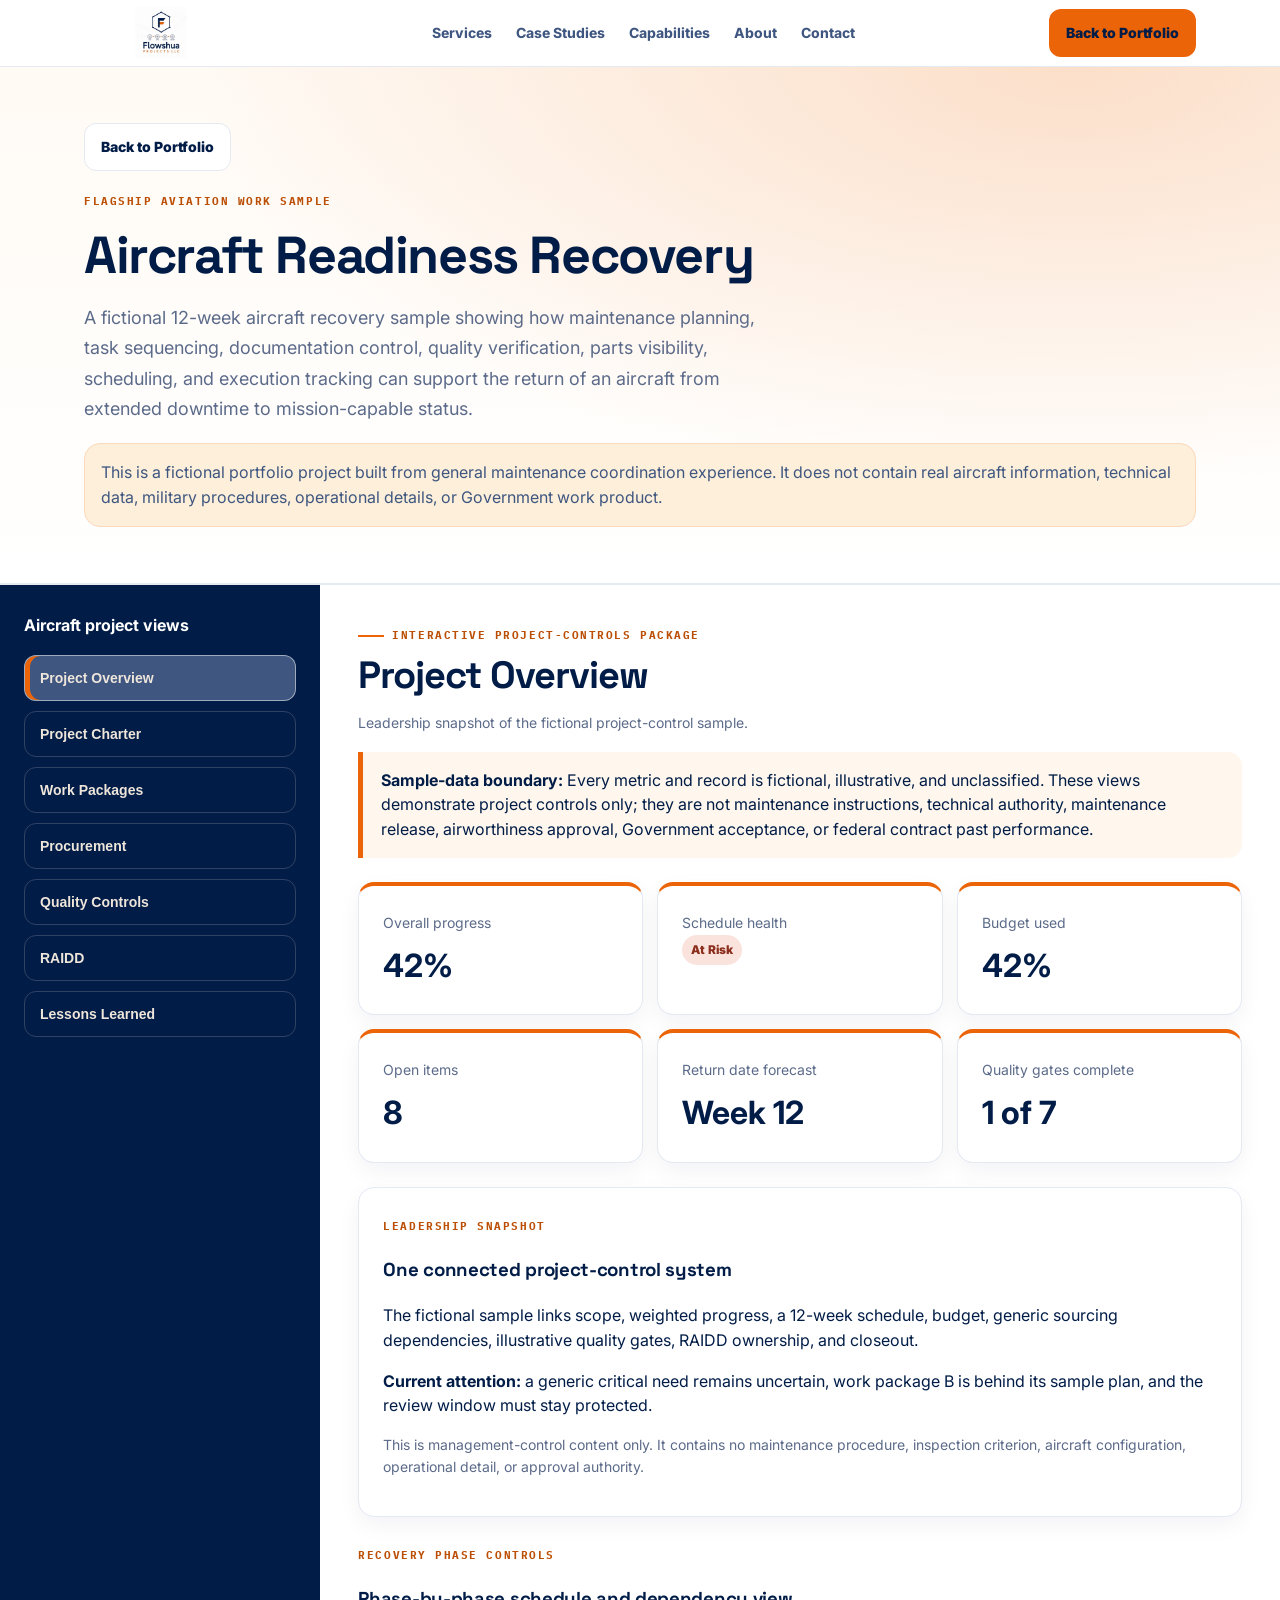
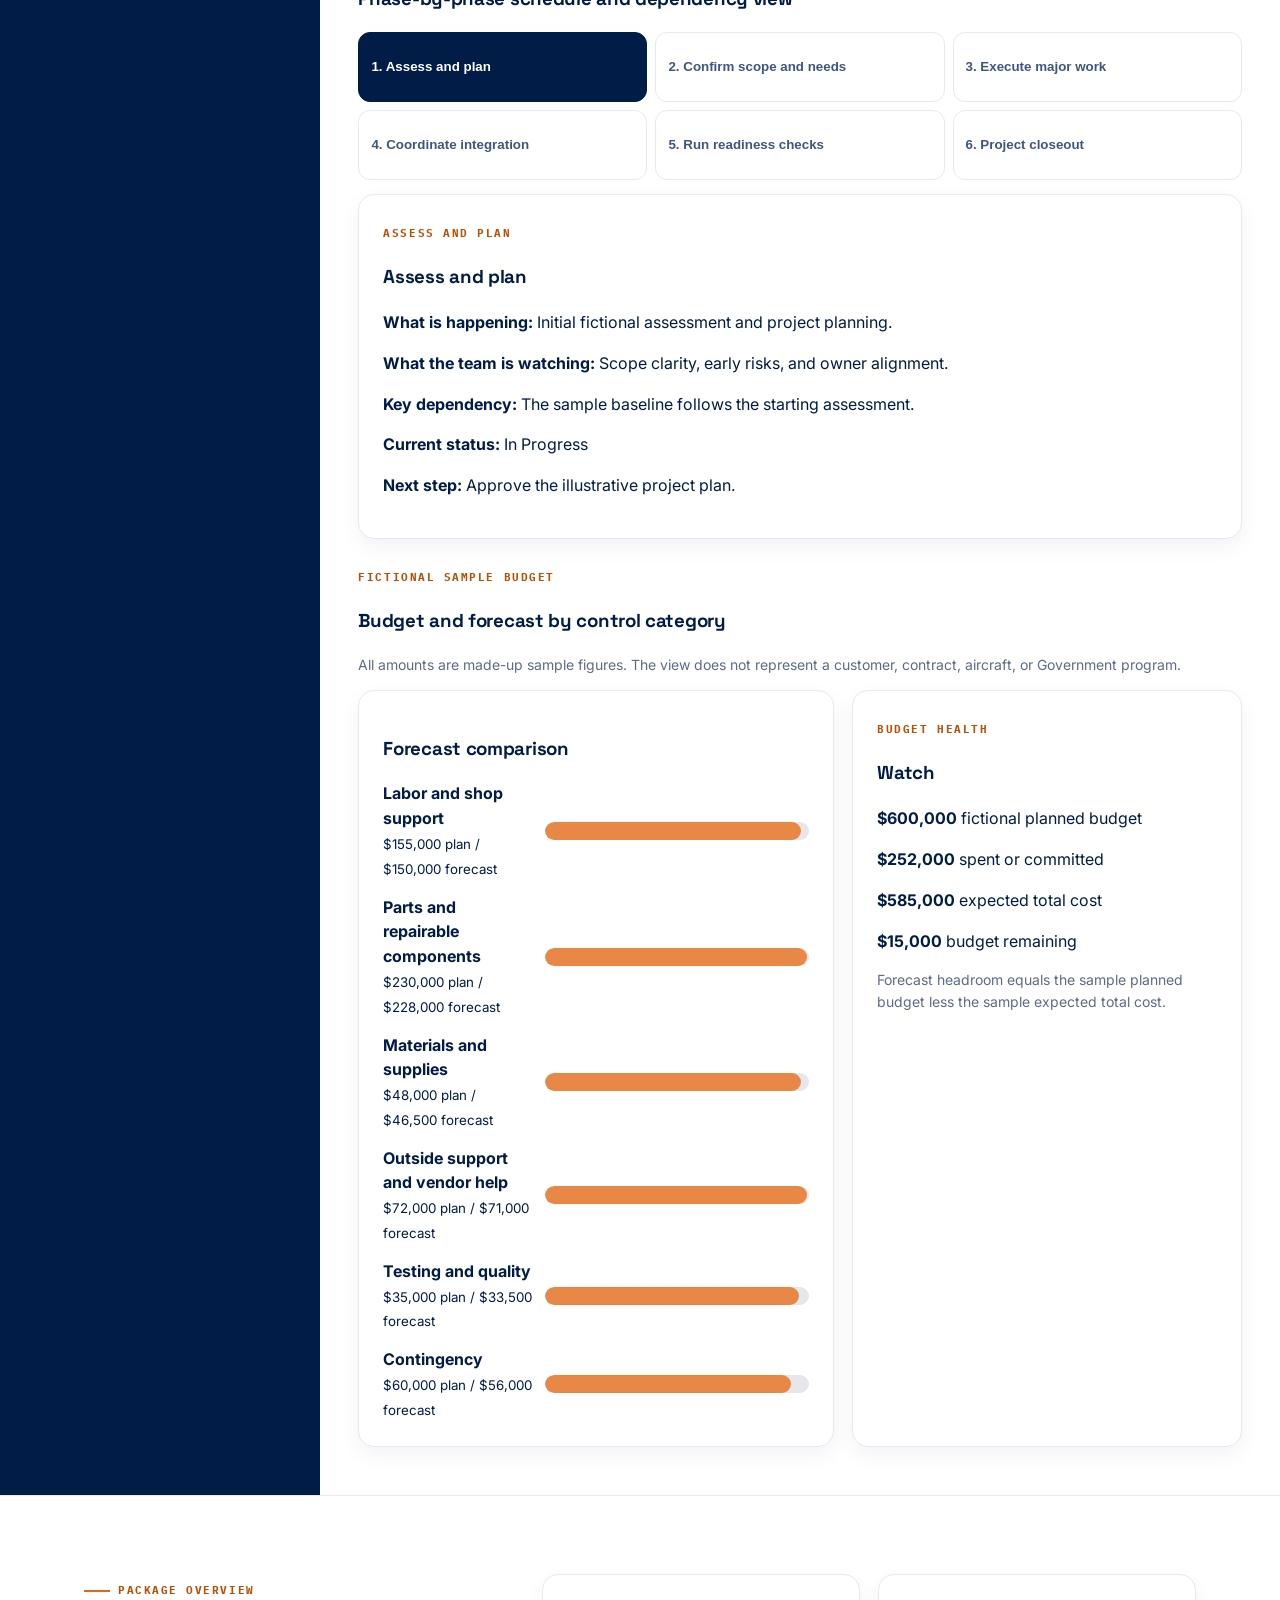
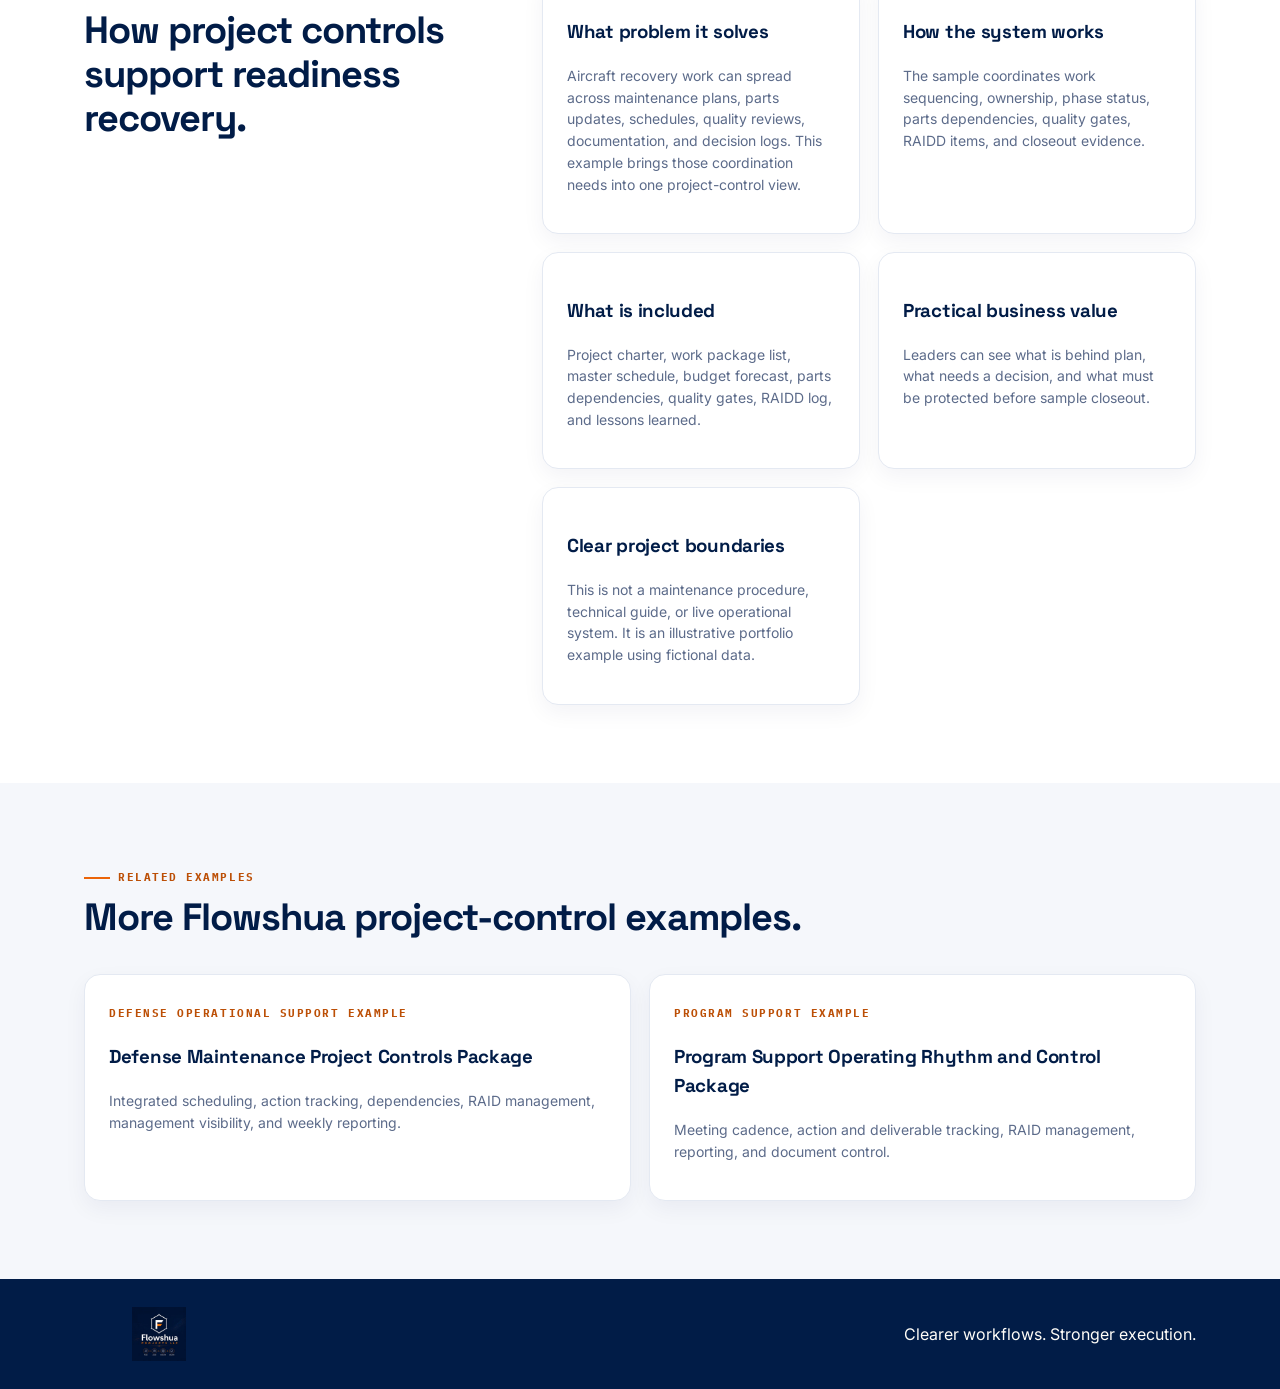
==== aircraft-return-to-service/index.html @ 09d48fb3 "Merge pull request #40 from jlakes92/fix/reconcile-sam-classifications Fix/reconcile sam classificat" ====
<!doctype html>
<html lang="en">
<head>
<meta charset="utf-8">
<meta name="viewport" content="width=device-width,initial-scale=1">
<meta name="description" content="Aircraft readiness recovery work sample showing maintenance planning support, task sequencing, documentation control, quality verification, parts visibility, and execution tracking.">
<title>Aircraft Readiness Recovery Work Sample | Flowshua</title>
<link rel="canonical" href="https://flowshua.com/aircraft-return-to-service/">
<meta property="og:type" content="website">
<meta property="og:title" content="Aircraft Readiness Recovery Work Sample | Flowshua">
<meta property="og:description" content="A fictional aviation project-controls example for readiness recovery planning, coordination, documentation, quality gates, dependencies, and execution tracking.">
<meta property="og:url" content="https://flowshua.com/aircraft-return-to-service/">
<meta property="og:image" content="https://flowshua.com/FLOWSHUA%20Thick%20Banner.PNG">
<meta name="twitter:card" content="summary_large_image">
<meta name="twitter:title" content="Aircraft Readiness Recovery Work Sample | Flowshua">
<meta name="twitter:description" content="A fictional aviation project-controls example for readiness recovery planning, coordination, documentation, quality gates, dependencies, and execution tracking.">
<meta name="twitter:url" content="https://flowshua.com/aircraft-return-to-service/">
<meta name="twitter:image" content="https://flowshua.com/FLOWSHUA%20Thick%20Banner.PNG">
<link rel="icon" href="../favicon.ico" sizes="any">
<link rel="icon" type="image/png" sizes="32x32" href="../assets/favicon-32x32.png">
<link rel="apple-touch-icon" sizes="180x180" href="../assets/apple-touch-icon.png">
<script type="application/ld+json">
{
  "@context": "https://schema.org",
  "@type": "Organization",
  "name": "Flowshua Projects LLC",
  "url": "https://flowshua.com/aircraft-return-to-service/",
  "logo": "https://flowshua.com/assets/optimized/flowshua-logo-320.webp",
  "email": "shua@flowshua.com",
  "address": {
    "@type": "PostalAddress",
    "addressLocality": "Virginia Beach",
    "addressRegion": "Virginia",
    "addressCountry": "US"
  },
  "identifier": {
    "@type": "PropertyValue",
    "propertyID": "UEI",
    "value": "L5CXFE2PCSJ4"
  },
  "naics": [
    "541611",
    "541614",
    "541618"
  ]
}
</script>
<link rel="preconnect" href="https://fonts.googleapis.com">
<link rel="preconnect" href="https://fonts.gstatic.com" crossorigin>
<link href="https://fonts.googleapis.com/css2?family=Space+Grotesk:wght@500;600;700&family=Inter:wght@400;500;600;700&family=IBM+Plex+Mono:wght@500;600&display=swap" rel="stylesheet">
<link rel="stylesheet" href="../assets/site.css">
<style>body{background:var(--ivory)}.metrics{display:grid;grid-template-columns:repeat(3,1fr);gap:14px}.metric{border-top:4px solid var(--orange);min-height:126px}.metric b{display:block;font-size:32px;margin-top:6px}.sample-note{margin:18px 0 0;padding:16px 18px;border-left:5px solid var(--orange);background:#fff7ed;border-radius:0 14px 14px 0}.control{display:grid;grid-template-columns:260px minmax(0,1fr);gap:18px;align-items:stretch}.tab-list,.phase-list,.filter-list{display:grid;gap:8px}.tab-list{align-content:start;background:var(--charcoal);border-radius:20px;padding:18px}.tab-list button{background:transparent;color:#efe6db;border-color:rgba(255,253,248,.2);text-align:left;padding:13px 14px}.tab-list button[aria-pressed=true]{background:var(--mocha);border-color:rgba(255,253,248,.35)}#control-panel{border-top:6px solid var(--orange);min-height:100%;overflow:auto}.data-table{width:100%;border-collapse:collapse;margin-top:16px;font-size:.94rem}.data-table th,.data-table td{padding:11px 10px;border-bottom:1px solid rgba(16,42,67,.14);text-align:left;vertical-align:top}.data-table th{color:var(--navy);background:#f2eee7}.data-table caption{text-align:left;font-weight:700;margin-bottom:8px}.phase-list{grid-template-columns:repeat(3,1fr)}.phase-list button{text-align:left;min-height:70px}.budget-layout,.quality-layout{display:grid;grid-template-columns:1.1fr .9fr;gap:18px}.budget-bars{display:grid;gap:14px}.budget-row{display:grid;grid-template-columns:minmax(150px,1fr) 2fr;gap:12px;align-items:center}.bar-track{height:18px;border-radius:999px;background:#e5e7eb;overflow:hidden}.bar-plan,.bar-forecast{display:block;height:100%;border-radius:999px}.bar-plan{background:var(--navy)}.bar-forecast{background:var(--orange);margin-top:-18px;opacity:.72}.gate-list,.lesson-list{display:grid;gap:12px}.gate,.lesson{padding:15px;border:1px solid rgba(16,42,67,.14);border-radius:14px;background:#fff}.gate-head{display:flex;align-items:flex-start;justify-content:space-between;gap:12px}@media(max-width:900px){.control,.budget-layout,.quality-layout{grid-template-columns:1fr}.metrics,.phase-list{grid-template-columns:repeat(2,1fr)}}@media(max-width:650px){.data-table thead{position:absolute;width:1px;height:1px;overflow:hidden;clip:rect(0 0 0 0)}.data-table,.data-table tbody,.data-table tr,.data-table td{display:block;width:100%}.data-table tr{padding:10px 0;border-bottom:2px solid rgba(16,42,67,.18)}.data-table td{border:0;padding:5px 0}.data-table td::before{content:attr(data-label);display:block;font-size:.78rem;font-weight:700;color:var(--navy);text-transform:uppercase;letter-spacing:.04em}.budget-row{grid-template-columns:1fr}.budget-row .bar-track{margin-bottom:4px}}@media(max-width:560px){.metrics,.phase-list{grid-template-columns:1fr}}.raidd-app{display:grid;grid-template-columns:320px minmax(0,1fr);width:100%;min-height:640px;background:var(--paper);border-top:1px solid var(--taupe);border-bottom:1px solid var(--taupe)}.raidd-side{background:var(--charcoal);color:#fffaf4;padding:28px 24px;display:flex;flex-direction:column;gap:10px}.raidd-side strong{margin-bottom:8px;color:#fff}.raidd-side button{width:100%;background:transparent;color:#efe6db;border:1px solid rgba(230,221,210,.2);border-radius:12px;padding:14px 15px;text-align:left;font-size:14px;font-weight:850;cursor:pointer}.raidd-side button:hover,.raidd-side button[aria-pressed=true]{background:var(--mocha);border-color:rgba(255,253,248,.5);box-shadow:inset 5px 0 0 var(--orange)}.raidd-workspace{min-width:0;padding:34px clamp(24px,3vw,58px) 44px}.raidd-workspace-head{max-width:900px}.raidd-summary{display:grid;grid-template-columns:repeat(4,minmax(0,1fr));gap:14px;margin:24px 0 18px}.raidd-metric{background:var(--paper);border:1px solid var(--taupe);border-top:4px solid var(--orange);border-radius:16px;padding:16px;min-height:112px}.raidd-metric span{display:block;color:var(--stone);font-size:13px}.raidd-metric strong{display:block;color:var(--charcoal);font-size:30px;line-height:1.1;margin-top:8px}.raidd-table-wrap{overflow-x:auto;background:var(--paper);border:1px solid var(--taupe);border-radius:18px}.raidd-table-wrap .data-table{margin:0;min-width:920px}.raidd-table-wrap .data-table caption{padding:16px 16px 0}.raidd-table-wrap .data-table th:first-child,.raidd-table-wrap .data-table td:first-child{padding-left:16px}.raidd-table-wrap .data-table th:last-child,.raidd-table-wrap .data-table td:last-child{padding-right:16px}@media(max-width:1100px){.raidd-app{grid-template-columns:250px minmax(0,1fr)}.raidd-summary{grid-template-columns:repeat(2,minmax(0,1fr))}}@media(max-width:900px){.raidd-app{grid-template-columns:1fr;min-height:0}.raidd-side{padding:20px;display:grid;grid-template-columns:repeat(3,minmax(0,1fr))}.raidd-side strong{grid-column:1/-1}.raidd-workspace{padding:26px 20px 36px}}@media(max-width:650px){.raidd-table-wrap{overflow:visible;border:0;background:transparent}.raidd-table-wrap .data-table{min-width:0}.raidd-table-wrap .data-table caption{padding:0 0 10px}.raidd-table-wrap .data-table tr{background:var(--paper);border:1px solid var(--taupe);border-radius:16px;padding:14px;margin-bottom:12px}.raidd-table-wrap .data-table td,.raidd-table-wrap .data-table td:first-child,.raidd-table-wrap .data-table td:last-child{padding:5px 12px}}@media(max-width:560px){.raidd-side{grid-template-columns:1fr;padding:18px 16px}.raidd-side strong{grid-column:auto}.raidd-summary{grid-template-columns:repeat(2,minmax(0,1fr));gap:10px}.raidd-metric{min-height:100px;padding:14px}.raidd-metric strong{font-size:26px}.raidd-workspace{padding:24px 16px 32px}}.aircraft-app{display:grid;grid-template-columns:320px minmax(0,1fr);width:100%;background:var(--ivory);border-top:1px solid var(--taupe);border-bottom:1px solid var(--taupe)}.aircraft-side{background:var(--charcoal);color:#fffaf4;padding:28px 24px;display:flex;flex-direction:column;gap:10px}.aircraft-side strong{margin-bottom:8px;color:#fff}.aircraft-side button{width:100%;background:transparent;color:#efe6db;border:1px solid rgba(230,221,210,.2);border-radius:12px;padding:14px 15px;text-align:left;font-size:14px;font-weight:850;cursor:pointer}.aircraft-side button:hover,.aircraft-side button[aria-pressed=true]{background:var(--mocha);border-color:rgba(255,253,248,.5);box-shadow:inset 5px 0 0 var(--orange)}.aircraft-main{min-width:0;padding:34px clamp(24px,3vw,58px) 48px}.aircraft-app-head{max-width:940px;margin-bottom:24px}.aircraft-workspace{min-width:0}.workspace-section{margin-top:24px}.workspace-section-head{max-width:900px;margin-bottom:14px}.workspace-card{max-width:none}.app-table-wrap{overflow-x:auto;background:var(--paper);border:1px solid var(--taupe);border-radius:18px}.app-table-wrap .data-table{margin:0;min-width:980px}.app-table-wrap .data-table caption{padding:16px 16px 0}.app-table-wrap .data-table th,.app-table-wrap .data-table td{padding:9px 9px}.app-table-wrap .data-table th:first-child,.app-table-wrap .data-table td:first-child{padding-left:14px}.app-table-wrap .data-table th:last-child,.app-table-wrap .data-table td:last-child{padding-right:14px}.app-gate-list,.app-lesson-list{display:grid;grid-template-columns:repeat(2,minmax(0,1fr));gap:12px}.raidd-subnav{display:flex;flex-wrap:wrap;gap:8px;margin:0 0 18px}.raidd-subnav button{border:1px solid var(--taupe);background:var(--paper);border-radius:12px;padding:10px 13px;color:var(--mocha);font-weight:850;cursor:pointer}.raidd-subnav button[aria-pressed=true]{background:var(--charcoal);border-color:var(--charcoal);color:#fff}.aircraft-workspace .raidd-summary{margin-top:16px}@media(max-width:1100px){.aircraft-app{grid-template-columns:250px minmax(0,1fr)}.aircraft-main{padding:30px 24px 42px}.app-gate-list,.app-lesson-list{grid-template-columns:1fr}}@media(max-width:900px){.aircraft-app{grid-template-columns:1fr;min-height:0}.aircraft-side{padding:20px;display:grid;grid-template-columns:repeat(2,minmax(0,1fr))}.aircraft-side strong{grid-column:1/-1}.aircraft-main{padding:28px 20px 40px}.app-table-wrap{max-width:100%}}@media(max-width:650px){.app-table-wrap{overflow:visible;border:0;background:transparent}.app-table-wrap .data-table{min-width:0}.app-table-wrap .data-table caption{padding:0 0 10px}.app-table-wrap .data-table tr{background:var(--paper);border:1px solid var(--taupe);border-radius:16px;padding:12px;margin-bottom:10px}.app-table-wrap .data-table td,.app-table-wrap .data-table td:first-child,.app-table-wrap .data-table td:last-child{padding:4px 10px}.raidd-subnav{display:grid;grid-template-columns:repeat(2,minmax(0,1fr))}.raidd-subnav button{width:100%}}@media(max-width:560px){.aircraft-side{grid-template-columns:1fr;padding:18px 16px}.aircraft-side strong{grid-column:auto}.aircraft-main{padding:24px 16px 34px}.raidd-subnav{grid-template-columns:1fr}.app-gate-list,.app-lesson-list{gap:10px}}</style>
</head>
<body>
<a class="skip-link" href="#main-content">Skip to main content</a>
<header class="site-header">
<div class="wrap nav-inner">
<a class="brand" href="../index.html#home">
<img class="brand-logo" src="../assets/optimized/flowshua-logo-320.webp" alt="Flowshua logo" width="154" height="52" decoding="async">
</a>
<nav class="nav-links" id="site-links" aria-label="Main navigation">
<a href="../index.html#approach">Services</a>
<a href="../index.html#portfolio">Case Studies</a>
<a href="/government/">Capabilities</a>
<a href="../index.html#about">About</a>
<a href="../index.html#contact">Contact</a>
</nav>
<a class="nav-cta" href="../index.html#portfolio">Back to Portfolio</a>
<button class="mobile-menu" data-mobile-menu aria-label="Open navigation" aria-expanded="false" aria-controls="site-links">☰</button>
</div>
</header>
<main id="main-content" tabindex="-1">
<section class="project-hero">
<div class="wrap">
<a class="button secondary" href="../index.html#portfolio">Back to Portfolio</a>
<p>
</p>
<span class="label">Flagship Aviation Work Sample</span>
<h1>Aircraft Readiness Recovery</h1>
<p class="lead">A fictional 12-week aircraft recovery sample showing how maintenance planning, task sequencing, documentation control, quality verification, parts visibility, scheduling, and execution tracking can support the return of an aircraft from extended downtime to mission-capable status.</p>
<div class="boundary">This is a fictional portfolio project built from general maintenance coordination experience. It does not contain real aircraft information, technical data, military procedures, operational details, or Government work product.</div>
</div>
</section>
<div class="aircraft-app">
<aside class="aircraft-side" role="group" aria-label="Aircraft project views">
<strong>Aircraft project views</strong>
</aside>
<section class="aircraft-main" aria-labelledby="aircraft-view-title">
<div class="aircraft-app-head">
<div class="eyebrow">Interactive project-controls package</div>
<h2 id="aircraft-view-title">Project Overview</h2>
<p class="muted" id="aircraft-view-subtitle">Leadership snapshot of the fictional project-control sample.</p>
<p class="sample-note"><strong>Sample-data boundary:</strong> Every metric and record is fictional, illustrative, and unclassified. These views demonstrate project controls only; they are not maintenance instructions, technical authority, maintenance release, airworthiness approval, Government acceptance, or federal contract past performance.</p>
</div>
<div class="aircraft-workspace" id="aircraft-workspace" role="region" aria-labelledby="aircraft-view-title"></div>
<p class="sr-only" id="aircraft-view-announcement" aria-live="polite" aria-atomic="true"></p>
</section>
</div>
<section class="section">
<div class="wrap info-grid">
<aside>
<div class="eyebrow">Package overview</div>
<h2>How project controls support readiness recovery.</h2>
</aside>
<div class="grid-2">
<article class="card">
<h3>What problem it solves</h3>
<p class="muted">Aircraft recovery work can spread across maintenance plans, parts updates, schedules, quality reviews, documentation, and decision logs. This example brings those coordination needs into one project-control view.</p>
</article>
<article class="card">
<h3>How the system works</h3>
<p class="muted">The sample coordinates work sequencing, ownership, phase status, parts dependencies, quality gates, RAIDD items, and closeout evidence.</p>
</article>
<article class="card">
<h3>What is included</h3>
<p class="muted">Project charter, work package list, master schedule, budget forecast, parts dependencies, quality gates, RAIDD log, and lessons learned.</p>
</article>
<article class="card">
<h3>Practical business value</h3>
<p class="muted">Leaders can see what is behind plan, what needs a decision, and what must be protected before sample closeout.</p>
</article>
<article class="card">
<h3>Clear project boundaries</h3>
<p class="muted">This is not a maintenance procedure, technical guide, or live operational system. It is an illustrative portfolio example using fictional data.</p>
</article>
</div>
</div>
</section>
<section class="section alt">
<div class="wrap">
<div class="section-head">
<div class="eyebrow">Related examples</div>
<h2>More Flowshua project-control examples.</h2>
</div>
<div class="related">
<a class="card" href="../defense-maintenance-project-controls/index.html">
<span class="label">Defense Operational Support Example</span>
<h3>Defense Maintenance Project Controls Package</h3>
<p class="muted">Integrated scheduling, action tracking, dependencies, RAID management, management visibility, and weekly reporting.</p>
</a>
<a class="card" href="../program-support-operating-rhythm/index.html">
<span class="label">Program Support Example</span>
<h3>Program Support Operating Rhythm and Control Package</h3>
<p class="muted">Meeting cadence, action and deliverable tracking, RAID management, reporting, and document control.</p>
</a>
</div>
</div>
</section>
</main>
<footer class="site-footer">
<div class="wrap foot">
<img class="footer-logo" src="../assets/optimized/flowshua-logo-dark-320.webp" alt="Flowshua logo" width="150" height="54" loading="lazy" decoding="async">
<span>Clearer workflows. Stronger execution.</span>
</div>
</footer>
<script src="../assets/site.js">
</script>
<script>
const workPackages=[
['WP-001','Initiation','Document fictional starting condition','Technical Lead','Complete','100%','Project kickoff','Low'],
['WP-002','Initiation','Approve the illustrative project plan','Operations Sponsor','Complete','100%','WP-001','Low'],
['WP-003','Planning','Build the detailed work plan','Project Manager','Complete','100%','WP-001','Low'],
['WP-004','Planning','Confirm generic needs and sourcing plan','Procurement Lead','At Risk','85%','WP-003','Medium'],
['WP-005','Planning','Set the recovery sequence and capacity plan','Work Center Lead','Complete','100%','WP-003','Low'],
['WP-006','Execution','Finish major work package A','Work Center Lead','In Progress','60%','WP-005','Medium'],
['WP-007','Execution','Finish major work package B','Technical Lead','At Risk','35%','WP-004','High'],
['WP-008','Execution','Restore support systems and records','Work Center Lead','In Progress','10%','WP-006','Medium'],
['WP-009','Integration','Install fictional recovered components','Technical Lead','Not Started','0%','WP-007','High'],
['WP-010','Integration','Run illustrative integration checks','Technical Lead','Not Started','0%','WP-009','High'],
['WP-011','Quality','Complete project quality review','Quality Lead','Not Started','0%','WP-008','High'],
['WP-012','Quality','Close project quality actions','Work Center Lead','Not Started','0%','WP-011','Medium'],
['WP-013','Readiness','Run illustrative readiness checks','Quality Lead','Not Started','0%','WP-012','High'],
['WP-014','Readiness','Build the sample closeout package','Project Manager','Not Started','0%','WP-013','High'],
['WP-015','Closeout','Close the illustrative project and capture lessons','Operations Sponsor','Not Started','0%','WP-014','High']
];
const procurement=[
['PR-001','Inspection supplies','Internal stock','Available now','Low','Available'],
['PR-002','Generic electrical component','Approved supplier','Week 3','High','In Review'],
['PR-003','Generic mechanical assembly','Approved supplier','Waiting on forecast','Critical','At Risk'],
['PR-004','Generic materials kit','Internal stock','Week 2','Medium','Available'],
['PR-005','Support-equipment fixture','Shared pool','Week 4','Medium','Confirmed'],
['PR-006','Generic diagnostic support','Service partner','Week 8','High','In Review'],
['PR-007','Verification materials','Internal stock','Week 8','Low','Available'],
['PR-008','Closeout paperwork','Project controls','Week 11','Medium','Not Started']
];
const controlViews={
'Project overview':()=>`<span class="label">Leadership snapshot</span><h3>One connected project-control system</h3><p>The fictional sample links scope, weighted progress, a 12-week schedule, budget, generic sourcing dependencies, illustrative quality gates, RAIDD ownership, and closeout.</p><p><strong>Current attention:</strong> a generic critical need remains uncertain, work package B is behind its sample plan, and the review window must stay protected.</p><p class="muted">This is management-control content only. It contains no maintenance procedure, inspection criterion, aircraft configuration, operational detail, or approval authority.</p>`,
'Project charter':()=>`<span class="label">Scope and governance</span><h3>Fictional charter</h3><p><strong>Goal:</strong> demonstrate how a fictional 12-week recovery target can be coordinated without presenting technical aircraft data.</p><p><strong>Main constraint:</strong> generic availability and the timing of project reviews drive the illustrative schedule.</p><p><strong>Success:</strong> the sample closes by Week 12, remains within its fictional budget, and completes all project-control gates.</p><p><strong>Boundary:</strong> no real aircraft, unit, system, vendor, contract, supply-chain, maintenance, inspection, or mission information is included.</p>`,
'Work packages':()=>tableMarkup('Fifteen fictional work packages',['ID','Phase','Work','Owner role','Status','Complete','Depends on','Schedule effect'],workPackages),
'Procurement':()=>tableMarkup('Generic fictional needs and dependencies',['Request','Need','Source type','Forecast','Criticality','Status'],procurement),
'Quality controls':()=>`<span class="label">Seven illustrative gates</span><h3>Project readiness, not technical approval</h3><p>One gate is complete; two are at risk; one is in progress; three have not started. The gates organize scope, sourcing, work-package handoffs, integration coordination, project quality review, and fictional sponsor closeout.</p><p class="muted">No gate is a maintenance release, airworthiness determination, technical certification, Government acceptance, or authorization to operate an aircraft.</p>`,
'Lessons learned':()=>`<span class="label">Closeout and reuse</span><h3>Five lessons carried into the next sample</h3><p>Baseline scope early, start generic long-lead planning early, protect constrained capacity, stage project evidence before reviews, and keep leadership reporting simple.</p><p>The closeout checklist covers the sample closeout package, budget wrap-up, RAIDD review, lessons review, and approved portfolio archive.</p>`
};
const phases=[['Assess and plan','Initial fictional assessment and project planning.','Scope clarity, early risks, and owner alignment.','The sample baseline follows the starting assessment.','In Progress','Approve the illustrative project plan.'],['Confirm scope and needs','Scope and generic needs are aligned with the project sequence.','Forecast confidence and sourcing risk.','The generic needs plan supports the sample integration window.','Watch','Confirm the fictional delivery path.'],['Execute major work','Major work packages A and B move through the sample plan.','Package B is behind the illustrative schedule.','Capacity and handoffs must stay aligned.','At Risk','Recover sample schedule time where possible.'],['Coordinate integration','Fictional recovered components and support records are coordinated.','Integration readiness and project evidence.','A generic critical need affects timing.','Not Started','Reserve generic support equipment.'],['Run readiness checks','Illustrative project checks prepare the sample closeout package.','Project review time and linked management conditions.','Project evidence must be staged before review.','Not Started','Protect the review window.'],['Project closeout','Illustrative project closeout package and lessons learned.','Fictional sponsor closure and record completeness.','Closeout depends on project review and readiness tracking.','Not Started','Prepare the sample closeout package.']];
const budget=[['Labor and shop support',155000,150000],['Parts and repairable components',230000,228000],['Materials and supplies',48000,46500],['Outside support and vendor help',72000,71000],['Testing and quality',35000,33500],['Contingency',60000,56000]];
const raidd=[
['R-01','Risk','A generic critical need could miss the integration window','Procurement Lead','Critical','Open','Confirm the alternate source and update delivery confidence'],
['R-02','Risk','A newly observed fictional condition could add scope','Technical Lead','High','Open','Review scope before any extra work is approved'],
['R-03','Risk','Project review timing may not align with sample completion','Quality Lead','High','Open','Hold the review window and stage project evidence early'],
['A-01','Assumption','The fictional budget has enough contingency for small changes','Project Manager','Medium','Open','Review contingency use in the weekly cost check'],
['A-02','Assumption','The sample team has capacity for the main work windows','Work Center Lead','High','Open','Confirm capacity before each schedule lock'],
['I-01','Issue','A generic delivery forecast remains uncertain','Procurement Lead','Critical','At Risk','Escalate sourcing options and obtain a firmer forecast'],
['I-02','Issue','Work package B is moving slower than the fictional plan','Technical Lead','High','Open','Shift sample capacity and protect completion checks'],
['D-01','Decision','Use one complete illustrative closeout gate','Operations Sponsor','High','Approved','Keep all project-control checks before sample closeout'],
['D-02','Decision','Hold contingency until the generic forecast is clearer','Project Manager','High','Approved','Use reserve only through a sample change review'],
['D-03','Dependency','Sample closeout depends on project review, readiness tracking, and sponsor closure','Quality Lead','Critical','Open','Track the three items as one linked project-control gate']
];
const gates=[['G-001','Approve project scope','Complete','The fictional goal and work list are approved'],['G-002','Confirm generic sourcing plan','At Risk','Critical needs have a credible sample forecast'],['G-003','Finish work package A','In Progress','The package and management handoff are documented'],['G-004','Finish work package B','At Risk','The fictional work finishes inside the sample window'],['G-005','Verify integration coordination','Not Started','The sample coordination state is ready for project review'],['G-006','Finish project quality review','Not Started','No open management action blocks sample closeout'],['G-007','Complete illustrative project-control closeout','Not Started','The fictional sponsor closes the project-control record']];
const lessons=[['Scope baseline','Set scope early and review changes before adding work.'],['Generic sourcing','Start critical planning early and maintain an alternate path.'],['Capacity','Protect the work that drives the sample date.'],['Project quality','Stage evidence and review time before work finishes.'],['Visibility','Use one simple dashboard for scope, cost, schedule, risk, and readiness.']];
function escapeHtml(value){return String(value).replace(/[&<>'"]/g,c=>({'&':'&amp;','<':'&lt;','>':'&gt;',"'":'&#39;','"':'&quot;'}[c]))}
function tableMarkup(caption,headers,rows){return `<table class="data-table"><caption>${escapeHtml(caption)}</caption><thead><tr>${headers.map(h=>`<th scope="col">${escapeHtml(h)}</th>`).join('')}</tr></thead><tbody>${rows.map(row=>`<tr>${row.map((cell,i)=>`<td data-label="${escapeHtml(headers[i])}">${escapeHtml(cell)}</td>`).join('')}</tr>`).join('')}</tbody></table>`}
const projectViews=[
['overview','Project Overview','Leadership snapshot of the fictional project-control sample.'],
['charter','Project Charter','Purpose, scope, governance, and explicit public boundaries.'],
['work-packages','Work Packages','Fifteen fictional work packages with ownership, progress, and dependencies.'],
['procurement','Procurement','Generic fictional needs, forecast timing, criticality, and status.'],
['quality','Quality Controls','Illustrative project-control gates and readiness visibility.'],
['raidd','RAIDD','Management attention across fictional risks, assumptions, issues, decisions, and dependencies.'],
['lessons','Lessons Learned','Fictional lessons, closeout practices, and reusable project controls.']
];
const raiddViews=[
['All','All RAIDD','All fictional risks, assumptions, issues, decisions, and dependencies requiring visibility or follow-through.'],
['Risk','Risks','Fictional risks that could affect the illustrative project plan.'],
['Assumption','Assumptions','Fictional planning assumptions that require continued validation.'],
['Issue','Issues','Fictional issues requiring active ownership and follow-through.'],
['Decision','Decisions','Fictional decisions recorded for project-control visibility.'],
['Dependency','Dependencies','Fictional dependencies linking project-control activities and closeout.']
];
function projectMetricsMarkup(){return `<div class="metrics"><article class="card metric"><span class="muted">Overall progress</span><b>42%</b></article><article class="card metric"><span class="muted">Schedule health</span><br><span class="status risk">At Risk</span></article><article class="card metric"><span class="muted">Budget used</span><b>42%</b></article><article class="card metric"><span class="muted">Open items</span><b>8</b></article><article class="card metric"><span class="muted">Return date forecast</span><b>Week 12</b></article><article class="card metric"><span class="muted">Quality gates complete</span><b>1 of 7</b></article></div>`}
function budgetMarkup(){return `<div class="budget-layout"><article class="card"><h3>Forecast comparison</h3><div class="budget-bars" id="budget-bars"></div></article><article class="card"><span class="label">Budget health</span><h3>Watch</h3><p><strong>$600,000</strong> fictional planned budget</p><p><strong>$252,000</strong> spent or committed</p><p><strong>$585,000</strong> expected total cost</p><p><strong>$15,000</strong> budget remaining</p><p class="muted">Forecast headroom equals the sample planned budget less the sample expected total cost.</p></article></div>`}
function overviewMarkup(){return `${projectMetricsMarkup()}<div class="workspace-section"><article class="card workspace-card">${controlViews['Project overview']()}</article></div><div class="workspace-section"><div class="workspace-section-head"><span class="label">Recovery phase controls</span><h3>Phase-by-phase schedule and dependency view</h3></div><div class="phase-list" role="group" aria-label="Project phase timeline"></div><article class="card" id="phase-panel" role="region" aria-label="Selected project phase" aria-live="polite" aria-atomic="true" style="margin-top:14px"></article></div><div class="workspace-section"><div class="workspace-section-head"><span class="label">Fictional sample budget</span><h3>Budget and forecast by control category</h3><p class="muted">All amounts are made-up sample figures. The view does not represent a customer, contract, aircraft, or Government program.</p></div>${budgetMarkup()}</div>`}
function qualityMarkup(){return `<article class="card workspace-card">${controlViews['Quality controls']()}</article><div class="workspace-section"><div class="workspace-section-head"><span class="label">Readiness and reuse</span><h3>Illustrative project-control gates</h3><p class="muted">These checkpoints do not establish maintenance criteria or authorize an aircraft return to service.</p></div><div class="app-gate-list" id="gate-list"></div></div>`}
function lessonsMarkup(){return `<article class="card workspace-card">${controlViews['Lessons learned']()}</article><div class="workspace-section"><div class="workspace-section-head"><span class="label">Closeout and reuse</span><h3>Lessons carried into the next sample</h3></div><div class="app-lesson-list" id="lesson-list"></div></div>`}
function raiddMarkup(){return `<div class="workspace-section-head"><span class="label">Fictional management-control data</span><h3 id="raidd-active-title">All RAIDD</h3><p class="muted" id="raidd-active-description">${raiddViews[0][2]}</p></div><div class="raidd-subnav" role="group" aria-label="RAIDD category views"></div><div class="raidd-summary" id="raidd-summary" aria-label="Selected RAIDD summary metrics"></div><div class="app-table-wrap" id="raidd-results"></div><p class="sr-only" id="raidd-announcement" aria-live="polite" aria-atomic="true"></p>`}
function paintPhase(index){document.querySelectorAll('.phase-list button').forEach((button,i)=>button.setAttribute('aria-pressed',String(i===index)));const phase=phases[index];document.querySelector('#phase-panel').innerHTML=`<span class="label">${phase[0]}</span><h3>${phase[0]}</h3><p><b>What is happening:</b> ${phase[1]}</p><p><b>What the team is watching:</b> ${phase[2]}</p><p><b>Key dependency:</b> ${phase[3]}</p><p><b>Current status:</b> ${phase[4]}</p><p><b>Next step:</b> ${phase[5]}</p>`}
function hydrateOverview(){document.querySelector('.phase-list').innerHTML=phases.map((phase,i)=>`<button aria-pressed="${i===0}" aria-controls="phase-panel" type="button">${i+1}. ${phase[0]}</button>`).join('');document.querySelectorAll('.phase-list button').forEach((button,index)=>button.onclick=()=>paintPhase(index));paintPhase(0);document.querySelector('#budget-bars').innerHTML=budget.map(([name,plan,forecast])=>`<div class="budget-row"><span><strong>${escapeHtml(name)}</strong><br><small>$${plan.toLocaleString()} plan / $${forecast.toLocaleString()} forecast</small></span><span class="bar-track" aria-label="${escapeHtml(name)}: $${plan.toLocaleString()} planned and $${forecast.toLocaleString()} forecast"><span class="bar-plan" style="width:100%"></span><span class="bar-forecast" style="width:${Math.round(forecast/plan*100)}%"></span></span></div>`).join('')}
function paintRaidd(type,label,description){document.querySelectorAll('.raidd-subnav button').forEach(button=>button.setAttribute('aria-pressed',String(button.dataset.type===type)));const rows=type==='All'?raidd:raidd.filter(row=>row[1]===type);const urgent=rows.filter(row=>row[4]==='Critical'||row[4]==='High').length;const open=rows.filter(row=>row[5]==='Open'||row[5]==='At Risk').length;const approved=rows.filter(row=>row[5]==='Approved'||row[5]==='Closed').length;document.querySelector('#raidd-active-title').textContent=label;document.querySelector('#raidd-active-description').textContent=description;document.querySelector('#raidd-summary').innerHTML=[['Total items',rows.length],['Critical or high priority',urgent],['Open or at risk',open],['Approved or closed',approved]].map(([name,value])=>`<article class="raidd-metric"><span>${name}</span><strong>${value}</strong></article>`).join('');document.querySelector('#raidd-results').innerHTML=tableMarkup(`${rows.length} ${label} record${rows.length===1?'':'s'}`,['ID','Type','What needs attention','Owner role','Priority','Status','Next step'],rows);document.querySelector('#raidd-announcement').textContent=`${label} selected. Showing ${rows.length} record${rows.length===1?'':'s'}.`}
function hydrateRaidd(){document.querySelector('.raidd-subnav').innerHTML=raiddViews.map((view,i)=>`<button type="button" data-type="${view[0]}" aria-pressed="${i===0}" aria-controls="raidd-results">${view[1]}</button>`).join('');document.querySelectorAll('.raidd-subnav button').forEach((button,index,buttons)=>{button.onclick=()=>paintRaidd(...raiddViews[index]);button.onkeydown=event=>{if(!['ArrowRight','ArrowLeft','ArrowDown','ArrowUp','Home','End'].includes(event.key))return;event.preventDefault();const forward=event.key==='ArrowRight'||event.key==='ArrowDown';const nextIndex=event.key==='Home'?0:event.key==='End'?buttons.length-1:forward?(index+1)%buttons.length:(index-1+buttons.length)%buttons.length;paintRaidd(...raiddViews[nextIndex]);buttons[nextIndex].focus()}});paintRaidd(...raiddViews[0])}
function hydrateQuality(){document.querySelector('#gate-list').innerHTML=gates.map(([id,name,status,ready])=>`<div class="gate"><div class="gate-head"><strong>${id}: ${escapeHtml(name)}</strong><span class="status ${status==='At Risk'?'risk':''}">${status}</span></div><p class="muted">Ready when: ${escapeHtml(ready)}</p></div>`).join('')}
function hydrateLessons(){document.querySelector('#lesson-list').innerHTML=lessons.map(([name,text])=>`<div class="lesson"><strong>${escapeHtml(name)}</strong><p class="muted">${escapeHtml(text)}</p></div>`).join('')}
function renderProjectView(id,announce=true){const view=projectViews.find(item=>item[0]===id);document.querySelectorAll('.aircraft-side button').forEach(button=>button.setAttribute('aria-pressed',String(button.dataset.view===id)));document.querySelector('#aircraft-view-title').textContent=view[1];document.querySelector('#aircraft-view-subtitle').textContent=view[2];const workspace=document.querySelector('#aircraft-workspace');if(id==='overview'){workspace.innerHTML=overviewMarkup();hydrateOverview()}else if(id==='charter'){workspace.innerHTML=`<article class="card workspace-card">${controlViews['Project charter']()}</article>`}else if(id==='work-packages'){workspace.innerHTML=`<div class="app-table-wrap">${tableMarkup('Fifteen fictional work packages',['ID','Phase','Work','Owner role','Status','Complete','Depends on','Schedule effect'],workPackages)}</div>`}else if(id==='procurement'){workspace.innerHTML=`<div class="app-table-wrap">${tableMarkup('Generic fictional needs and dependencies',['Request','Need','Source type','Forecast','Criticality','Status'],procurement)}</div>`}else if(id==='quality'){workspace.innerHTML=qualityMarkup();hydrateQuality()}else if(id==='raidd'){workspace.innerHTML=raiddMarkup();hydrateRaidd()}else if(id==='lessons'){workspace.innerHTML=lessonsMarkup();hydrateLessons()}if(announce)document.querySelector('#aircraft-view-announcement').textContent=`${view[1]} selected.`}
document.querySelector('.aircraft-side').insertAdjacentHTML('beforeend',projectViews.map((view,i)=>`<button type="button" data-view="${view[0]}" aria-pressed="${i===0}" aria-controls="aircraft-workspace">${view[1]}</button>`).join(''));
document.querySelectorAll('.aircraft-side button').forEach((button,index,buttons)=>{button.onclick=()=>renderProjectView(projectViews[index][0]);button.onkeydown=event=>{if(!['ArrowDown','ArrowUp','Home','End'].includes(event.key))return;event.preventDefault();const nextIndex=event.key==='Home'?0:event.key==='End'?buttons.length-1:event.key==='ArrowDown'?(index+1)%buttons.length:(index-1+buttons.length)%buttons.length;renderProjectView(projectViews[nextIndex][0]);buttons[nextIndex].focus()}});
renderProjectView('overview',false);
</script>
</body>
</html>
---- assets/site.css ----
:root{--charcoal:#011C47;--mocha:#3E5680;--bronze:#EB6408;--bronze-text:#EB6408;--orange-text:#BC4F06;--sand:#FBD9BC;--orange:#EB6408;--ivory:#FFFFFF;--taupe:#E4E9F2;--stone:#5C6B8A;--paper:#FFFFFF;--bg-tint:#F5F7FB;--ok-bg:#E3F3E9;--ok:#1F6B3E;--watch-bg:#FDEFD9;--watch:#8A4A0A;--risk-bg:#FBE3DD;--risk:#8C2E1E;--review-bg:#E9EEF6;--review:#2F4569;--shadow:0 18px 42px rgba(1,28,71,.10)}
*{box-sizing:border-box}html{scroll-behavior:smooth}body{margin:0;font-family:Inter,ui-sans-serif,system-ui,-apple-system,BlinkMacSystemFont,"Segoe UI",sans-serif;background:var(--ivory);color:var(--charcoal);line-height:1.55}a{color:inherit;text-decoration:none}img{max-width:100%;height:auto}.wrap{max-width:1160px;margin:0 auto;padding:0 24px}.site-header{position:sticky;top:0;z-index:30;background:rgba(255,255,255,.92);backdrop-filter:blur(14px);border-bottom:1px solid var(--taupe)}.nav-inner{height:66px;display:flex;align-items:center;justify-content:space-between;gap:22px}.brand{display:flex;align-items:center;gap:12px;font-weight:850}.brand-logo{display:block;width:154px;max-height:52px;object-fit:contain}.footer-logo{width:150px;max-height:54px;object-fit:contain}.nav-links{display:flex;gap:24px;align-items:center;font-size:14px;font-weight:750;color:var(--mocha)}.nav-links a:hover{color:var(--orange-text)}.mobile-menu{display:none;background:transparent;border:0;color:var(--charcoal);font-size:26px}.button,.nav-cta{display:inline-flex;align-items:center;justify-content:center;gap:8px;border-radius:12px;padding:12px 16px;font-weight:850;font-size:14px;border:1px solid transparent;cursor:pointer;transition:transform .18s ease,box-shadow .18s ease,border-color .18s ease,background .18s ease}.button.primary,.nav-cta,.button.bronze{background:var(--orange);color:var(--charcoal)}.button.secondary{background:var(--paper);border-color:var(--taupe);color:var(--charcoal)}.button:hover,.nav-cta:hover,.card:hover{transform:translateY(-2px);box-shadow:var(--shadow)}:focus-visible{outline:3px solid rgba(235,100,8,.55);outline-offset:3px}.hero{padding:64px 0 58px;background:radial-gradient(circle at 85% 8%,rgba(235,100,8,.10),transparent 30%),linear-gradient(180deg,#fbfcfe,var(--ivory))}.hero-grid,.hero-top{display:grid;grid-template-columns:1.12fr .88fr;gap:48px;align-items:center}h1,h2,h3{font-family:'Space Grotesk',Inter,ui-sans-serif,sans-serif}.eyebrow,.label{display:inline-flex;align-items:center;gap:8px;text-transform:uppercase;letter-spacing:.14em;color:var(--orange-text);font-size:11px;font-weight:700;font-family:'IBM Plex Mono',ui-monospace,monospace}.eyebrow:before{content:"";width:26px;height:2px;background:var(--bronze)}h1{font-size:clamp(34px,4.6vw,52px);line-height:1.1;letter-spacing:-1.4px;margin:16px 0 18px}h2{font-size:clamp(26px,3.2vw,38px);line-height:1.15;letter-spacing:-1px;margin:10px 0 12px}h3{letter-spacing:-.3px}.lead{font-size:18px;color:var(--stone);max-width:680px;line-height:1.7}.hero-actions,.actions{display:flex;flex-wrap:wrap;gap:12px}.note,.muted{color:var(--stone);font-size:14px}.section{padding:78px 0}.section.alt,.tint{background:var(--bg-tint)}.section.dark{background:var(--charcoal);color:#fffdf8}.section.dark .eyebrow,.section.dark .label{color:var(--bronze)}.section.dark .muted,.section.dark p,.section.dark .credential-list{color:#dfe7ef}.section-head{max-width:760px;margin-bottom:34px}.grid-3{display:grid;grid-template-columns:repeat(3,1fr);gap:18px}.grid-4{display:grid;grid-template-columns:repeat(4,1fr);gap:18px}.grid-2{display:grid;grid-template-columns:repeat(2,1fr);gap:18px}.card{background:var(--paper);border:1px solid var(--taupe);border-radius:16px;padding:24px;box-shadow:0 8px 22px rgba(1,28,71,.05);transition:.18s ease}.check-list{margin:14px 0 0;padding-left:20px;color:var(--mocha);font-weight:750}.check-list li{margin:7px 0}.dark .card{background:#0d2341;border-color:rgba(255,253,248,.18)}.tags{display:flex;flex-wrap:wrap;gap:8px;margin:16px 0}.tag{background:#FDEFD9;border:1px solid var(--taupe);color:var(--mocha);border-radius:999px;padding:6px 9px;font-size:12px;font-weight:800}.status{display:inline-flex;align-items:center;gap:6px;border-radius:999px;padding:6px 9px;font-size:12px;font-weight:850}.status.ok{background:var(--ok-bg);color:var(--ok)}.status.watch{background:var(--watch-bg);color:var(--watch)}.status.risk{background:var(--risk-bg);color:var(--risk)}.status.review{background:var(--review-bg);color:var(--review)}.featured{background:var(--paper);border:1px solid var(--taupe);border-radius:24px;padding:24px;margin-bottom:26px}.segmented{display:grid;grid-template-columns:repeat(3,1fr);gap:8px;margin-bottom:18px}.segmented button,.tab-list button,.phase-list button{border:1px solid var(--taupe);background:var(--paper);border-radius:12px;padding:11px 12px;color:var(--mocha);font-weight:850;cursor:pointer}.segmented button[aria-selected=true],.tab-list button[aria-selected=true],.phase-list button[aria-selected=true]{background:var(--charcoal);color:#fff;border-color:var(--charcoal)}.project-shell{padding:50px 0}.project-hero{background:linear-gradient(180deg,#fffaf4,var(--ivory));border-bottom:1px solid var(--taupe);padding:56px 0}.boundary{background:#FDEFD9;border:1px solid var(--sand);border-radius:16px;padding:16px;color:var(--mocha)}.info-grid{display:grid;grid-template-columns:.8fr 1.2fr;gap:22px;align-items:start}.related{display:grid;grid-template-columns:repeat(2,1fr);gap:18px}.site-footer{background:var(--charcoal);color:#fffdf8;padding:28px 0}.foot{display:flex;align-items:center;justify-content:space-between;gap:16px;flex-wrap:wrap}.doc-grid{display:grid;grid-template-columns:repeat(5,1fr);gap:14px}.doc-icon{font-size:34px;background:#FDEFD9;border-radius:14px;padding:20px;text-align:center}.logo-panel{background:var(--paper);border:1px solid var(--taupe);border-radius:24px;padding:28px;box-shadow:var(--shadow)}.hero-banner-panel{overflow:hidden;background:#fff;border:1px solid var(--taupe);border-radius:16px;box-shadow:var(--shadow);color:var(--charcoal)}.hero-banner-panel .muted{color:var(--stone)}.hero-banner-frame{overflow:hidden;background:#fff;margin-bottom:0}.hero-banner-frame img{display:block;width:100%;max-height:420px;object-fit:cover;object-position:center}.hero-banner-cap{padding:14px 18px;border-top:1px solid var(--taupe);font-family:'IBM Plex Mono',ui-monospace,monospace;font-size:10px;letter-spacing:.12em;text-transform:uppercase;color:var(--stone)}
@media(max-width:900px){.hero-grid,.hero-top,.info-grid,.grid-4,.grid-3,.grid-2,.related{grid-template-columns:1fr}.hero-banner-panel{margin-top:32px}.doc-grid{grid-template-columns:repeat(2,1fr)}.segmented{grid-template-columns:1fr}.nav-links,.nav-cta{display:none}.mobile-menu{display:block}.nav-links.mobile-open{display:flex;position:absolute;top:66px;left:0;right:0;flex-direction:column;align-items:stretch;background:var(--paper);padding:16px 24px;border-bottom:1px solid var(--taupe)}}@media(max-width:560px){.wrap{padding:0 16px}.hero,.section{padding:56px 0}.doc-grid{grid-template-columns:1fr}.brand-logo{width:132px}h1{letter-spacing:-1.5px}}
.help-list{display:grid;grid-template-columns:repeat(2,1fr);gap:12px}.help-list div{background:var(--paper);border:1px solid var(--taupe);border-radius:16px;padding:16px;color:var(--mocha);font-weight:750}.screenshot-stack{display:grid;gap:28px}.screenshot-card{background:var(--paper);border:1px solid var(--taupe);border-radius:24px;overflow:hidden;box-shadow:var(--shadow)}.screenshot-copy{padding:24px 24px 10px}.screenshot-card img{display:block;width:100%;border-top:1px solid var(--taupe);background:#fff}.download-row{display:flex;flex-wrap:wrap;gap:12px}@media(max-width:900px){.help-list{grid-template-columns:1fr}}
.cred-row{display:flex;flex-wrap:wrap;gap:10px;margin:22px 0 0;padding:0;list-style:none}.cred-row li{background:var(--paper);border:1px solid var(--taupe);border-radius:999px;color:var(--mocha);font-size:13px;font-weight:850;padding:8px 11px}.statement-section{padding:36px 0}.statement{font-size:clamp(20px,2.4vw,30px);line-height:1.35;margin:0;color:var(--charcoal);font-weight:850;max-width:980px}.service-grid{align-items:stretch}.service-card ul,.credential-list{margin:16px 0 0;padding-left:20px;color:var(--mocha);font-size:14px}.service-card li,.credential-list li{margin:7px 0}.tool-list{display:grid;grid-template-columns:repeat(6,1fr);gap:12px}.tool-list span{background:var(--paper);border:1px solid var(--taupe);border-radius:16px;padding:16px;text-align:center;font-weight:850;color:var(--mocha)}.case-grid{align-items:stretch}.flagship-card{margin-bottom:20px;border-color:rgba(245,124,32,.55);box-shadow:0 22px 52px rgba(0,0,0,.18)}.flagship-card h3{font-size:clamp(28px,3vw,40px);margin:10px 0}.secondary-case-grid{margin-top:0}.case-card dl,.data-list{margin:0}.case-card dt,.data-list dt{font-weight:900;color:var(--charcoal);margin-top:14px}.dark .case-card dt{color:#fffaf4}.case-card dd,.data-list dd{margin:4px 0 0;color:var(--stone);font-size:14px}.dark .case-card dd{color:#d7cec3}.contact-card{display:grid;gap:4px;background:var(--paper);border:1px solid var(--taupe);border-radius:18px;padding:18px;margin:18px 0;color:var(--mocha);max-width:520px}.contact-card a{text-decoration:underline;text-underline-offset:3px}.data-list{display:grid;grid-template-columns:minmax(110px,.48fr) 1fr;gap:10px 16px}.data-list dt{margin:0;color:var(--bronze)}.data-list dd{margin:0}.capability-box{display:flex;align-items:center;justify-content:space-between;gap:22px;background:var(--paper);border:1px solid var(--taupe);border-radius:24px;padding:28px;box-shadow:var(--shadow)}.gov-profile{background:var(--charcoal);color:#fffdf8;border-top:4px solid var(--orange);padding-bottom:68px}.gov-profile .section-head{margin-bottom:24px}.gov-profile .section-head h2{font-size:clamp(24px,2.8vw,36px)}.gov-profile .eyebrow,.gov-profile h2,.gov-profile .gov-codes-card .data-list dt,.gov-profile .gov-psc-card .data-list dt{color:var(--orange)}.gov-profile .eyebrow:before{background:var(--orange)}.gov-profile .card{background:rgba(20,52,90,.72);border-color:rgba(245,124,32,.38);box-shadow:none;padding:28px}.gov-profile .data-list dt{color:#f8f4ea}.gov-profile .credential-list,.gov-profile .data-list dd{color:#fffdf8}.gov-profile .muted,.gov-profile p{color:#dfe7ef}.gov-profile .credential-list li{color:#f8f4ea}.gov-profile-grid{align-items:stretch}.gov-psc-card{display:flex;flex-direction:column;justify-content:center}.differentiators{background:var(--ivory);padding-top:68px}.version-label{display:inline-flex;margin:12px 0 0;border:1px solid var(--taupe);border-radius:999px;padding:6px 10px;color:var(--mocha);font-size:13px;font-weight:850;background:var(--paper)}@media(max-width:1100px){.tool-list{grid-template-columns:repeat(3,1fr)}.service-grid{grid-template-columns:repeat(2,1fr)}}@media(max-width:900px){.capability-box{align-items:flex-start;flex-direction:column}.data-list{grid-template-columns:1fr}.tool-list{grid-template-columns:repeat(2,1fr)}}@media(max-width:560px){.tool-list{grid-template-columns:1fr}.cred-row li{width:100%}}

/* Homepage light hero + value grid + gov teaser */
.value-grid{display:grid;grid-template-columns:repeat(4,1fr);gap:1px;background:var(--taupe);border:1px solid var(--taupe);border-radius:14px;overflow:hidden;margin-top:52px}
.value-item{background:#fff;padding:26px 22px}
.value-item .num{font-family:'IBM Plex Mono',ui-monospace,monospace;font-size:11px;color:var(--orange-text);font-weight:700;margin-bottom:10px}
.value-item h2{font-family:'Space Grotesk',Inter,sans-serif;font-size:15px;font-weight:700;letter-spacing:normal;margin:0 0 8px}
.value-item p{font-size:13px;color:var(--stone);line-height:1.55}
@media(max-width:820px){.value-grid{grid-template-columns:repeat(2,1fr)}}
@media(max-width:520px){.value-grid{grid-template-columns:1fr}}
.gov-teaser-grid{display:grid;grid-template-columns:repeat(3,1fr);gap:18px;margin-top:32px}
.gov-teaser-card{background:#fff;border:1px solid var(--taupe);border-radius:14px;padding:24px;color:var(--charcoal)}
.gov-teaser-card h3{font-size:15px;font-weight:700;margin-bottom:14px}
.gov-teaser-row{display:flex;justify-content:space-between;align-items:center;gap:12px;padding:10px 0;border-top:1px solid var(--taupe);font-size:13.5px}
.gov-teaser-row:first-of-type{border-top:none}
.gov-teaser-row .k{color:var(--stone)}
.gov-teaser-row .v{font-weight:700;display:flex;align-items:flex-start;gap:7px;text-align:right;max-width:60%}
.gov-teaser-row .v .dot{width:7px;height:7px;border-radius:50%;margin-top:5px;flex:none}
.gov-teaser-row .v.pending .dot{background:var(--orange)}
.gov-teaser-row .v.active .dot{background:var(--ok)}
.gov-teaser-naics{padding:9px 0;border-top:1px solid var(--taupe);font-size:13px;display:flex;gap:12px}
.gov-teaser-naics:first-of-type{border-top:none}
.gov-teaser-naics .code{font-family:'IBM Plex Mono',ui-monospace,monospace;color:var(--orange-text);font-weight:700;flex:none;width:60px}
.gov-teaser-naics .label{color:var(--stone);line-height:1.4}
@media(max-width:900px){.gov-teaser-grid{grid-template-columns:1fr}}
.hero-contract-codes{display:flex;flex-wrap:wrap;gap:10px 22px;margin:20px 0;padding:14px 16px;background:var(--paper);border:1px solid var(--taupe);border-left:4px solid var(--orange);border-radius:12px;box-shadow:0 8px 22px rgba(1,28,71,.05)}
.hero-contract-codes div{display:flex;align-items:baseline;gap:10px}
.hero-contract-codes dt{font-family:'IBM Plex Mono',ui-monospace,monospace;color:var(--orange-text);font-size:11px;font-weight:700;letter-spacing:.08em;text-transform:uppercase}
.hero-contract-codes dd{margin:0;color:var(--charcoal);font-family:'IBM Plex Mono',ui-monospace,monospace;font-size:12px;font-weight:700}
@media(max-width:560px){.hero-contract-codes{display:grid;gap:8px}.hero-contract-codes div{align-items:flex-start}.hero-contract-codes dd{line-height:1.55}}
.contact-grid{display:grid;grid-template-columns:.9fr 1.1fr;gap:28px;align-items:start}.contact-grid .contact-card{margin-top:0}
@media(max-width:900px){.contact-grid{grid-template-columns:1fr}}

@media(max-width:900px){.service-grid{grid-template-columns:1fr}}
.testimonials{background:var(--paper)}
.testimonial-grid{display:grid;grid-template-columns:1fr;gap:34px;max-width:1040px}
.testimonial-entry{min-width:0;margin:0}
.testimonial-entry blockquote{margin:0 0 14px}
.testimonial-entry blockquote p{margin:0;color:var(--mocha);font-size:16px;line-height:1.7}
.testimonial-entry figcaption{display:grid;gap:2px}
.testimonial-entry:nth-child(even) figcaption{text-align:right}
.testimonial-entry figcaption strong{color:var(--charcoal);font-family:'Space Grotesk',Inter,sans-serif;font-size:15px}
.testimonial-entry figcaption span{color:var(--stone);font-size:13px}
@media(max-width:760px){.testimonial-grid{gap:30px}.testimonial-entry blockquote p{font-size:15px}.testimonial-entry figcaption strong{font-size:14px}}
.skip-link{position:fixed;top:8px;left:8px;z-index:1000;padding:10px 14px;border-radius:10px;background:var(--charcoal);color:#fff;font-weight:850;transform:translateY(-160%);transition:transform .18s ease}.skip-link:focus{transform:translateY(0)}.sr-only{position:absolute!important;width:1px!important;height:1px!important;padding:0!important;margin:-1px!important;overflow:hidden!important;clip:rect(0,0,0,0)!important;white-space:nowrap!important;border:0!important}.metric-value{font-size:28px;font-weight:850;line-height:1.2;margin:6px 0}.metric.primary .metric-value{font-size:clamp(34px,4vw,46px);color:var(--watch)}.metric.secondary .metric-value{font-size:22px;color:var(--stone)}.metric-status-value{margin:6px 0}.mobile-menu{min-width:44px;min-height:44px;align-items:center;justify-content:center;padding:0}@media(max-width:900px){.mobile-menu{display:flex}}@media(prefers-reduced-motion:reduce){html{scroll-behavior:auto}.skip-link,.button,.nav-cta,.card{transition:none}.button:hover,.nav-cta:hover,.card:hover{transform:none}}
.tab-list button[aria-pressed=true],.phase-list button[aria-pressed=true]{background:var(--charcoal);color:#fff;border-color:var(--charcoal)}

/* Shared orange glow at the top of primary page content. */
.hero,.project-hero{background:radial-gradient(ellipse at 84% 0%,rgba(235,100,8,.18),transparent 58%),linear-gradient(180deg,#fffaf4,var(--ivory))}
@media(max-width:760px){.hero,.project-hero{background:radial-gradient(ellipse at 86% 0%,rgba(235,100,8,.20),transparent 62%),linear-gradient(180deg,#fffaf4,var(--ivory))}}
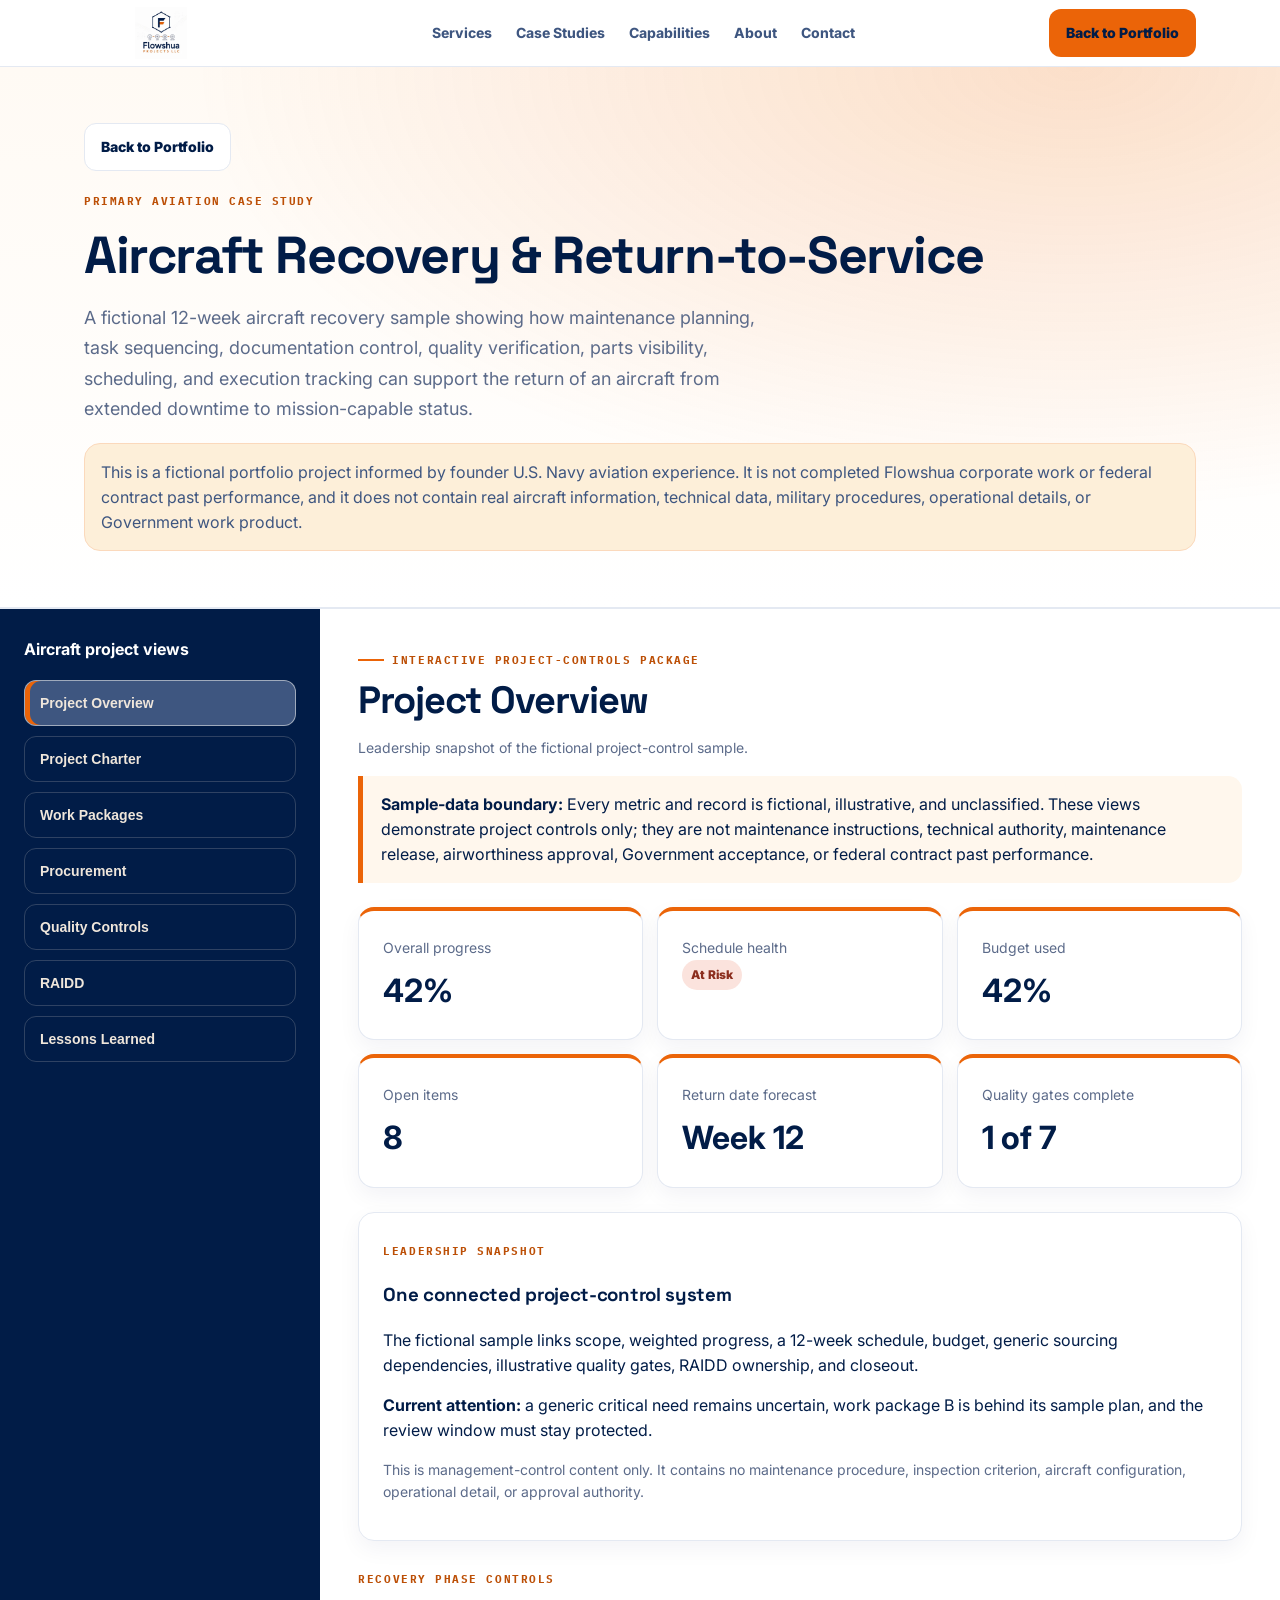
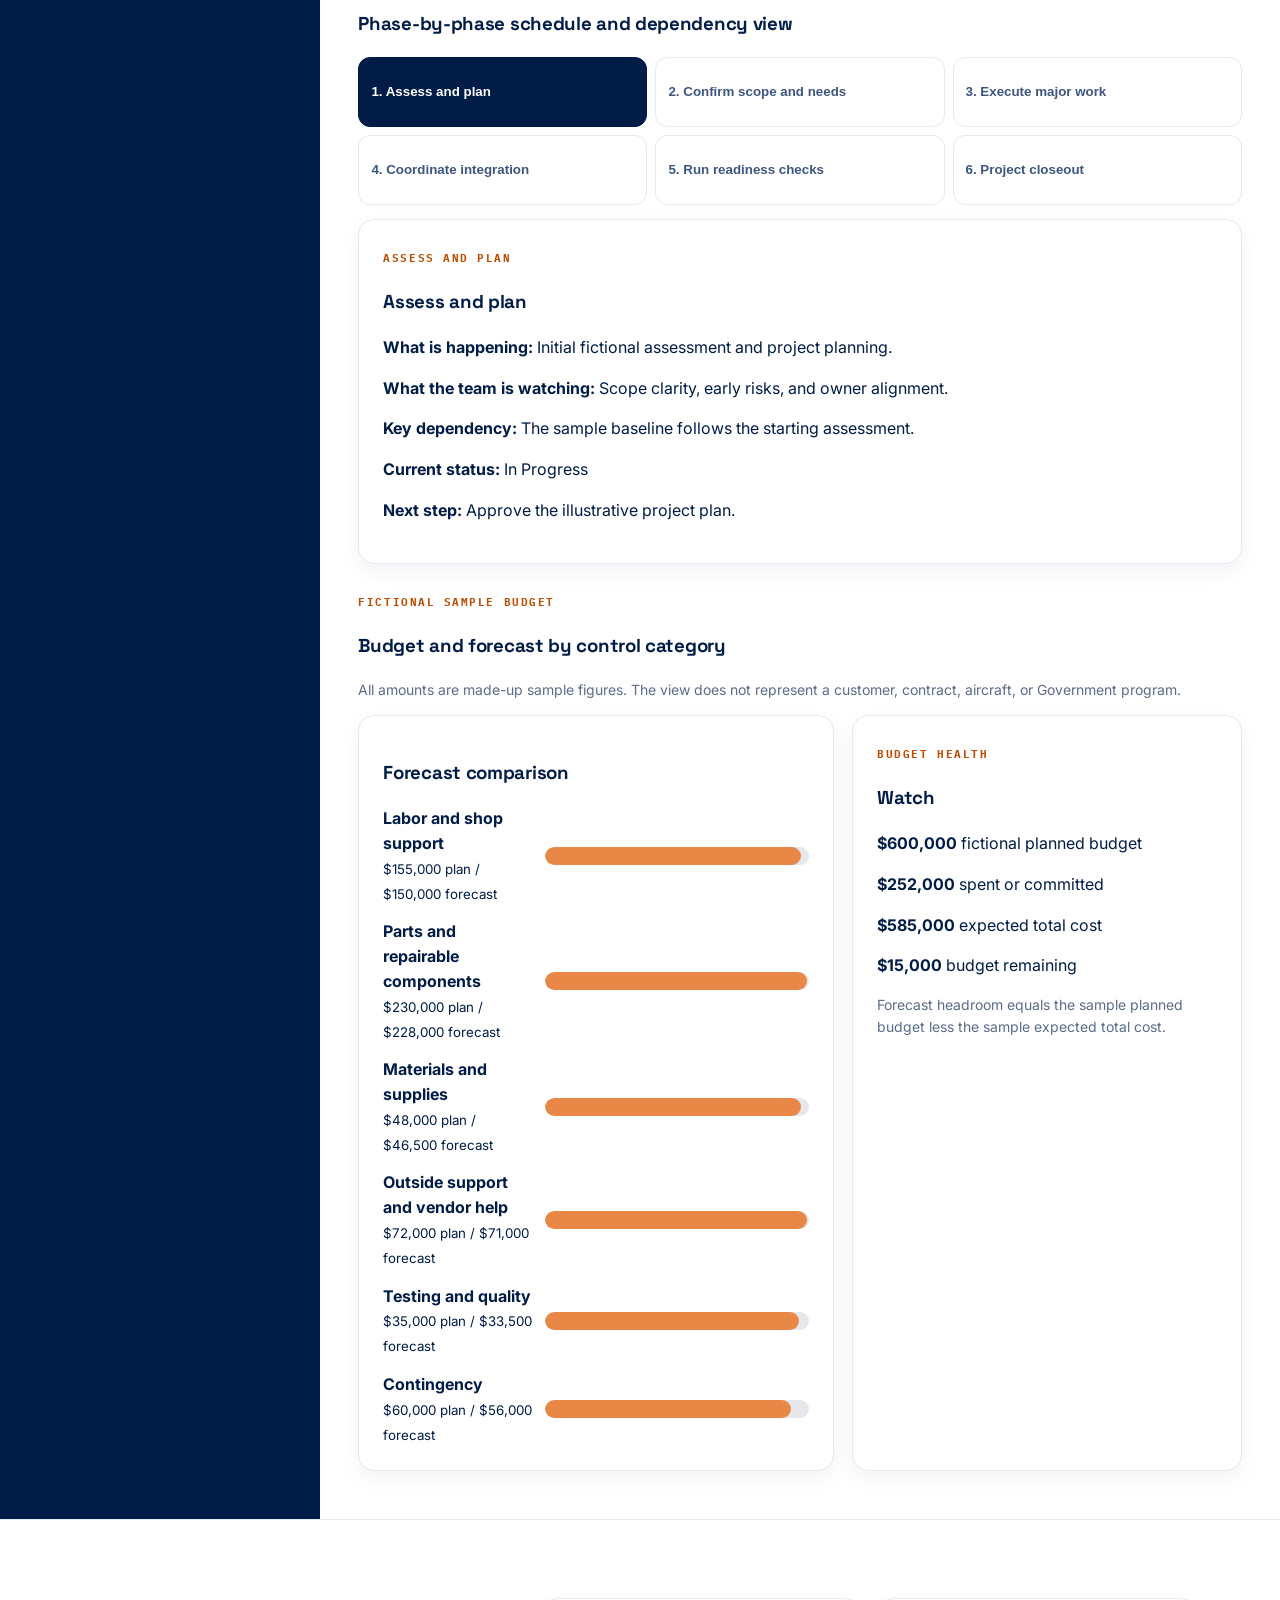
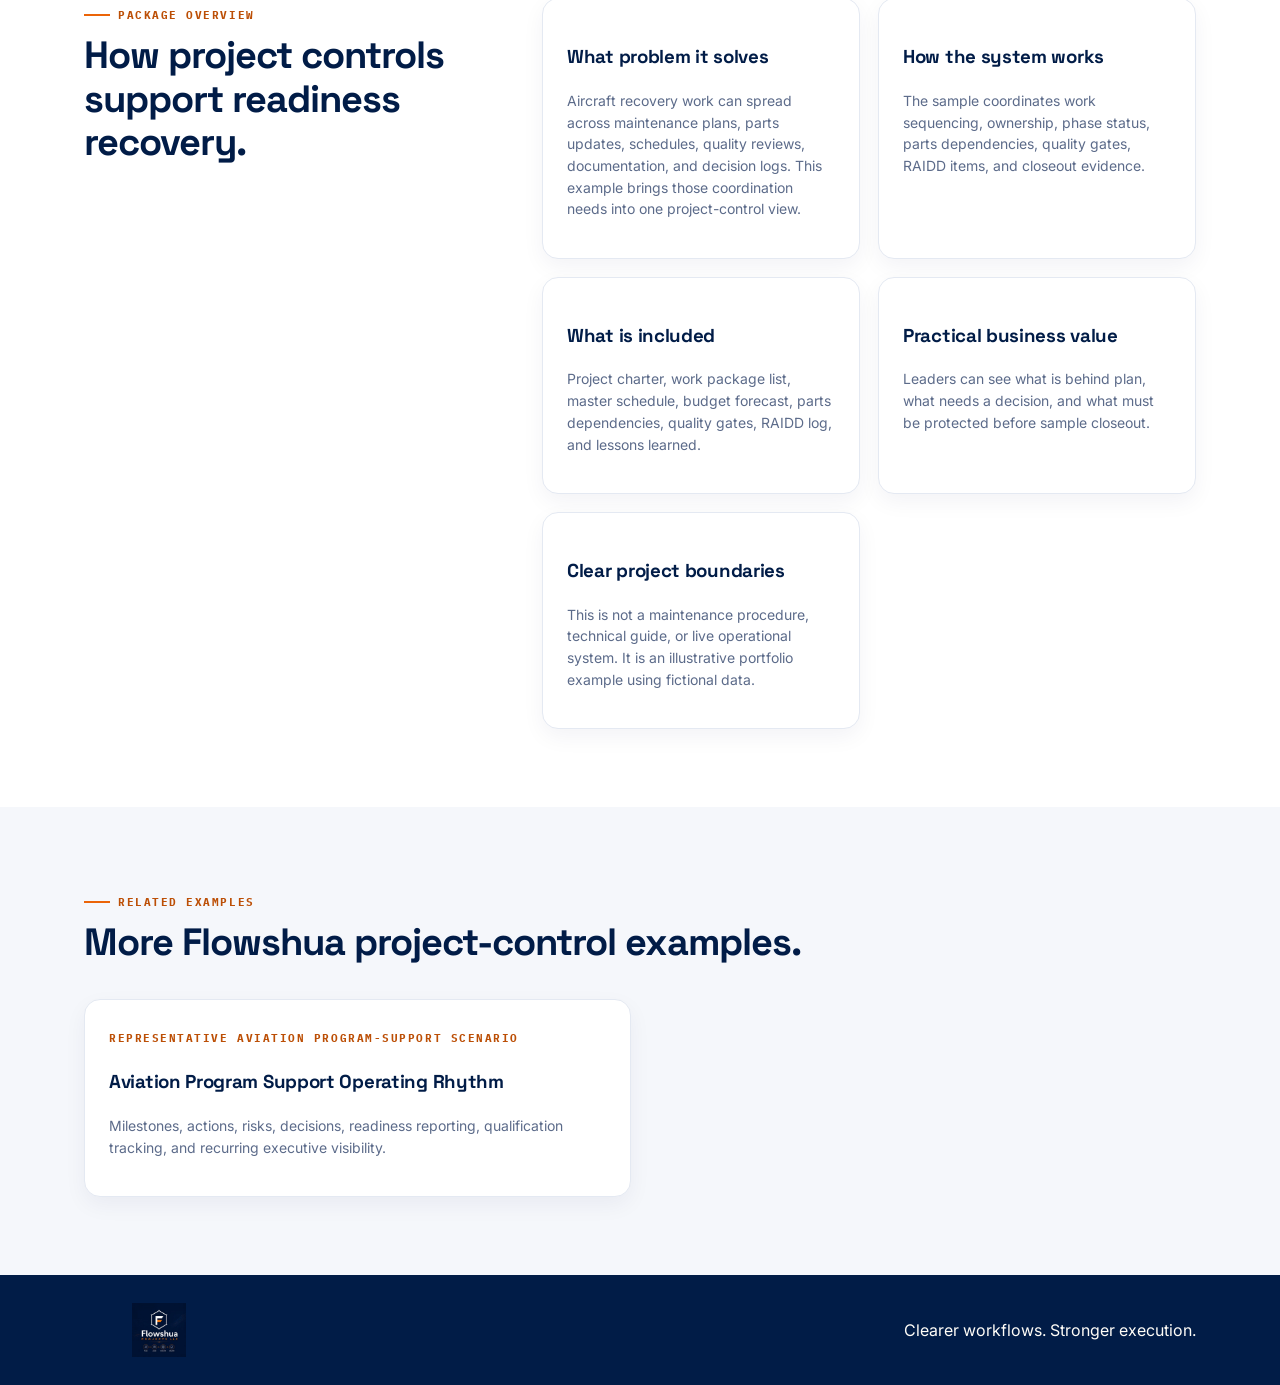
==== commit 150664bf: "feat: focus public case studies on aviation" ====
--- a/aircraft-return-to-service/index.html
+++ b/aircraft-return-to-service/index.html
@@ -3,17 +3,17 @@
 <head>
 <meta charset="utf-8">
 <meta name="viewport" content="width=device-width,initial-scale=1">
-<meta name="description" content="Aircraft readiness recovery work sample showing maintenance planning support, task sequencing, documentation control, quality verification, parts visibility, and execution tracking.">
-<title>Aircraft Readiness Recovery Work Sample | Flowshua</title>
+<meta name="description" content="Aviation readiness-recovery example focused on maintenance-planning coordination, milestone visibility, documentation, and disciplined return-to-service execution.">
+<title>Aircraft Recovery &amp; Return-to-Service | Flowshua Projects</title>
 <link rel="canonical" href="https://flowshua.com/aircraft-return-to-service/">
 <meta property="og:type" content="website">
-<meta property="og:title" content="Aircraft Readiness Recovery Work Sample | Flowshua">
-<meta property="og:description" content="A fictional aviation project-controls example for readiness recovery planning, coordination, documentation, quality gates, dependencies, and execution tracking.">
+<meta property="og:title" content="Aircraft Recovery &amp; Return-to-Service | Flowshua Projects">
+<meta property="og:description" content="Aviation readiness-recovery example focused on maintenance-planning coordination, milestone visibility, documentation, and disciplined return-to-service execution.">
 <meta property="og:url" content="https://flowshua.com/aircraft-return-to-service/">
 <meta property="og:image" content="https://flowshua.com/FLOWSHUA%20Thick%20Banner.PNG">
 <meta name="twitter:card" content="summary_large_image">
-<meta name="twitter:title" content="Aircraft Readiness Recovery Work Sample | Flowshua">
-<meta name="twitter:description" content="A fictional aviation project-controls example for readiness recovery planning, coordination, documentation, quality gates, dependencies, and execution tracking.">
+<meta name="twitter:title" content="Aircraft Recovery &amp; Return-to-Service | Flowshua Projects">
+<meta name="twitter:description" content="Aviation readiness-recovery example focused on maintenance-planning coordination, milestone visibility, documentation, and disciplined return-to-service execution.">
 <meta name="twitter:url" content="https://flowshua.com/aircraft-return-to-service/">
 <meta name="twitter:image" content="https://flowshua.com/FLOWSHUA%20Thick%20Banner.PNG">
 <link rel="icon" href="../favicon.ico" sizes="any">
@@ -75,10 +75,10 @@
 <a class="button secondary" href="../index.html#portfolio">Back to Portfolio</a>
 <p>
 </p>
-<span class="label">Flagship Aviation Work Sample</span>
-<h1>Aircraft Readiness Recovery</h1>
+<span class="label">Primary Aviation Case Study</span>
+<h1>Aircraft Recovery &amp; Return-to-Service</h1>
 <p class="lead">A fictional 12-week aircraft recovery sample showing how maintenance planning, task sequencing, documentation control, quality verification, parts visibility, scheduling, and execution tracking can support the return of an aircraft from extended downtime to mission-capable status.</p>
-<div class="boundary">This is a fictional portfolio project built from general maintenance coordination experience. It does not contain real aircraft information, technical data, military procedures, operational details, or Government work product.</div>
+<div class="boundary">This is a fictional portfolio project informed by founder U.S. Navy aviation experience. It is not completed Flowshua corporate work or federal contract past performance, and it does not contain real aircraft information, technical data, military procedures, operational details, or Government work product.</div>
 </div>
 </section>
 <div class="aircraft-app">
@@ -133,15 +133,10 @@
 <h2>More Flowshua project-control examples.</h2>
 </div>
 <div class="related">
-<a class="card" href="../defense-maintenance-project-controls/index.html">
-<span class="label">Defense Operational Support Example</span>
-<h3>Defense Maintenance Project Controls Package</h3>
-<p class="muted">Integrated scheduling, action tracking, dependencies, RAID management, management visibility, and weekly reporting.</p>
-</a>
 <a class="card" href="../program-support-operating-rhythm/index.html">
-<span class="label">Program Support Example</span>
-<h3>Program Support Operating Rhythm and Control Package</h3>
-<p class="muted">Meeting cadence, action and deliverable tracking, RAID management, reporting, and document control.</p>
+<span class="label">Representative Aviation Program-Support Scenario</span>
+<h3>Aviation Program Support Operating Rhythm</h3>
+<p class="muted">Milestones, actions, risks, decisions, readiness reporting, qualification tracking, and recurring executive visibility.</p>
 </a>
 </div>
 </div>
--- a/assets/site.css
+++ b/assets/site.css
@@ -52,3 +52,8 @@
 /* Shared orange glow at the top of primary page content. */
 .hero,.project-hero{background:radial-gradient(ellipse at 84% 0%,rgba(235,100,8,.18),transparent 58%),linear-gradient(180deg,#fffaf4,var(--ivory))}
 @media(max-width:760px){.hero,.project-hero{background:radial-gradient(ellipse at 86% 0%,rgba(235,100,8,.20),transparent 62%),linear-gradient(180deg,#fffaf4,var(--ivory))}}
+
+/* Capability statement document page */
+.capability-page-header{background:radial-gradient(ellipse at 84% 0%,rgba(235,100,8,.18),transparent 58%),linear-gradient(180deg,#fffaf4,var(--ivory));border-bottom:1px solid var(--taupe);padding:48px 0 42px}.capability-page-intro{max-width:1180px}.capability-page-intro h1{margin-bottom:12px}.capability-page-intro .lead{max-width:900px;margin-bottom:0}.document-actions{display:flex;flex-wrap:wrap;gap:12px;margin-top:24px}.capability-document-section{background:#e9edf2;padding:48px 0}.capability-document-wrap{max-width:1080px}.capability-preview-link{display:block;background:#fff;border:1px solid rgba(1,28,71,.18);box-shadow:0 20px 50px rgba(1,28,71,.16)}.capability-preview-link:focus-visible{outline:4px solid var(--orange);outline-offset:4px}.capability-preview-link img{display:block;width:100%;height:auto}.capability-contact{padding:54px 0}.capability-contact-card{display:flex;align-items:center;justify-content:space-between;gap:32px;background:var(--paper);border:1px solid var(--taupe);border-left:5px solid var(--orange);border-radius:16px;padding:28px 30px}.capability-contact-card h2{font-size:clamp(24px,2.5vw,32px);margin:0 0 8px}.capability-contact-card p{color:var(--stone);margin:0;max-width:760px}.capability-contact-card .button{flex:none}
+@media(max-width:900px){.capability-page-header{padding:42px 0 36px}.capability-document-section{padding:32px 0}.capability-contact-card{align-items:flex-start;flex-direction:column}}
+@media(max-width:560px){.capability-page-header{padding:36px 0 32px}.document-actions{display:grid}.document-actions .button{width:100%}.capability-document-section{padding:20px 0}.capability-contact{padding:40px 0}.capability-contact-card{padding:24px 20px}.capability-contact-card .button{width:100%}}
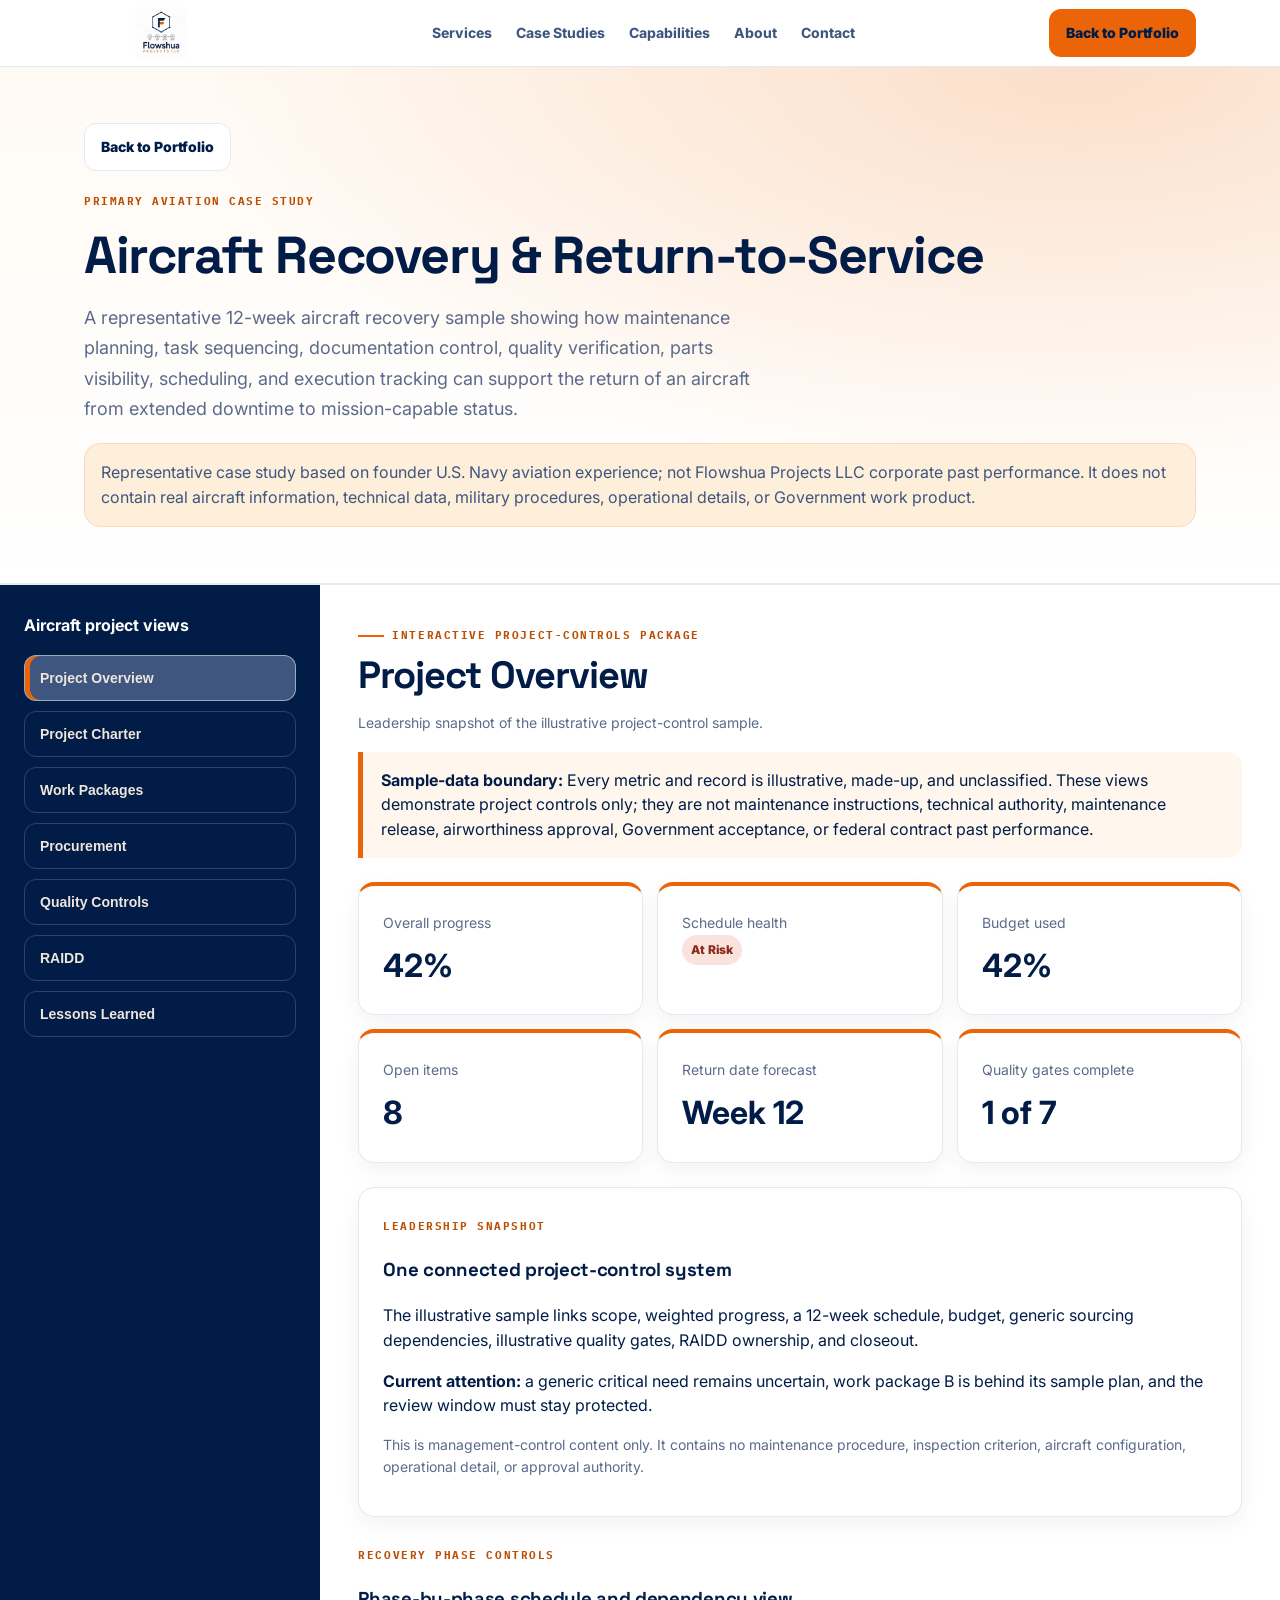
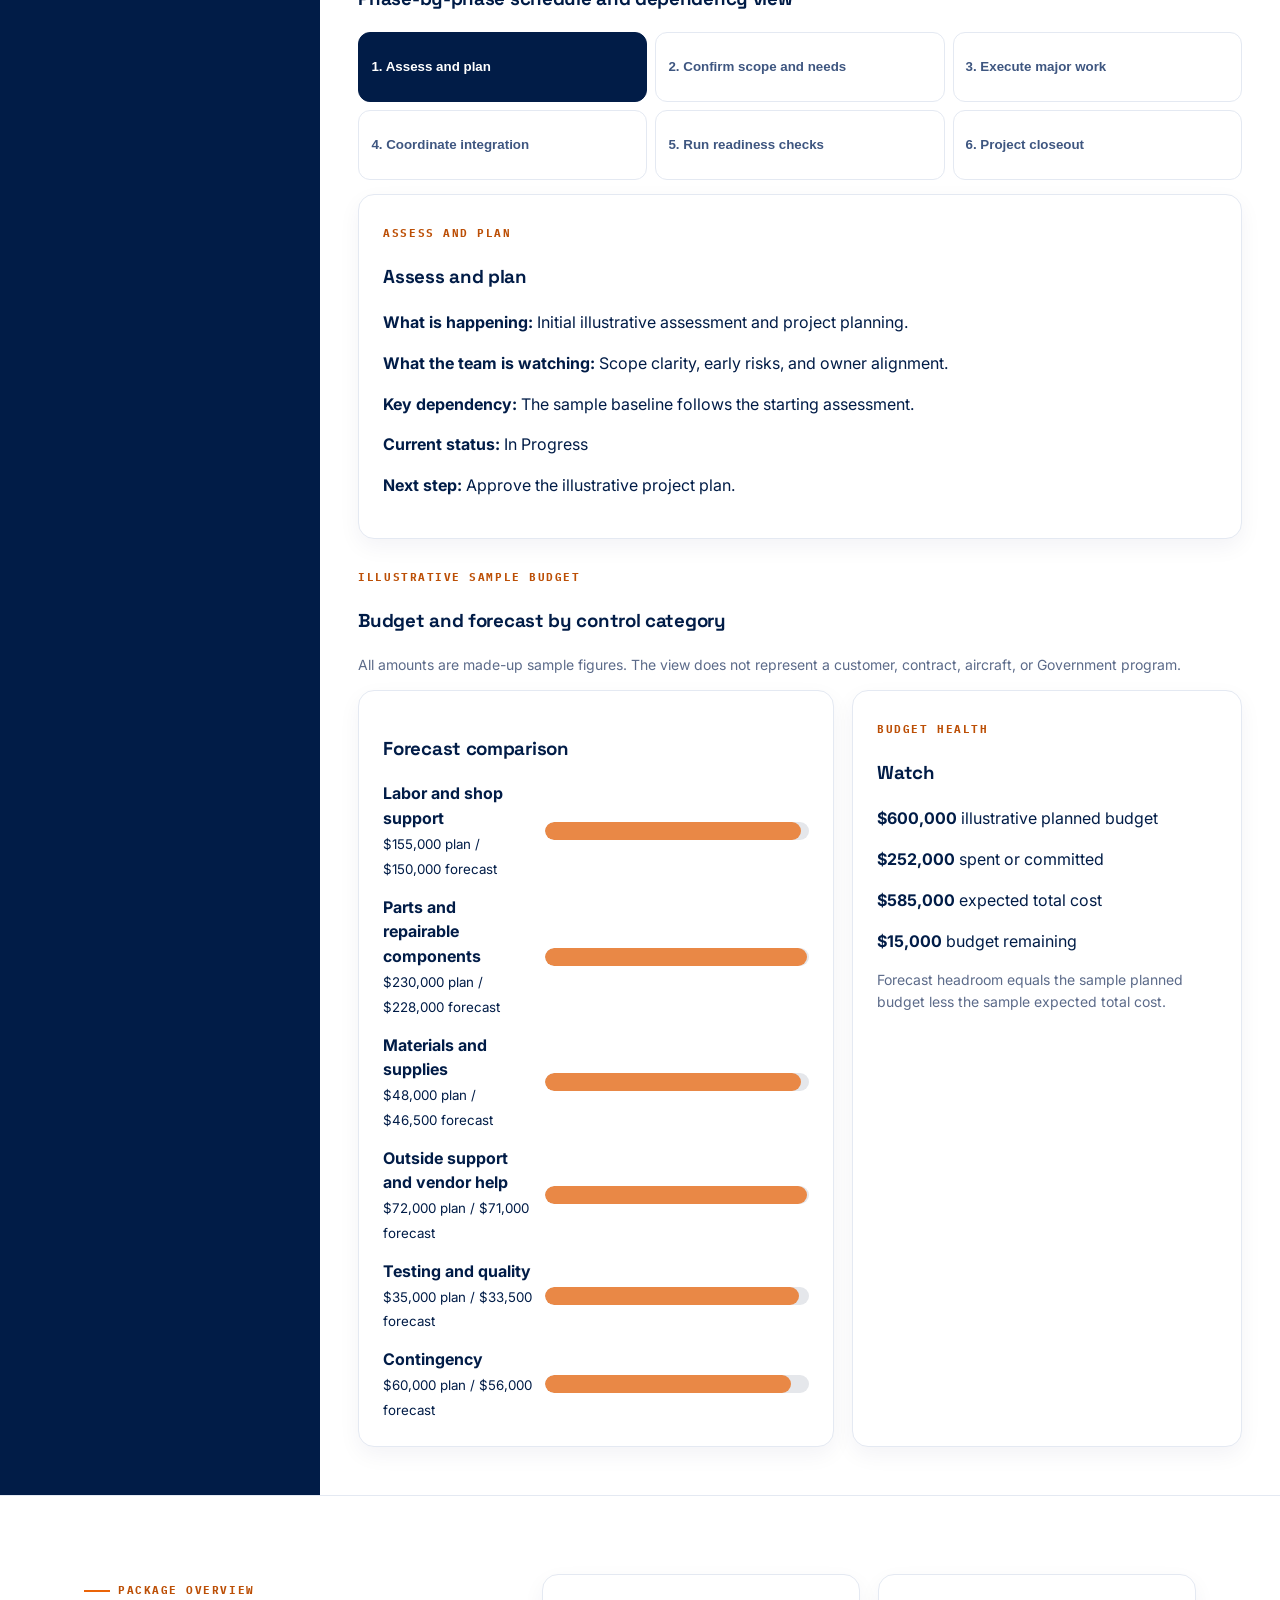
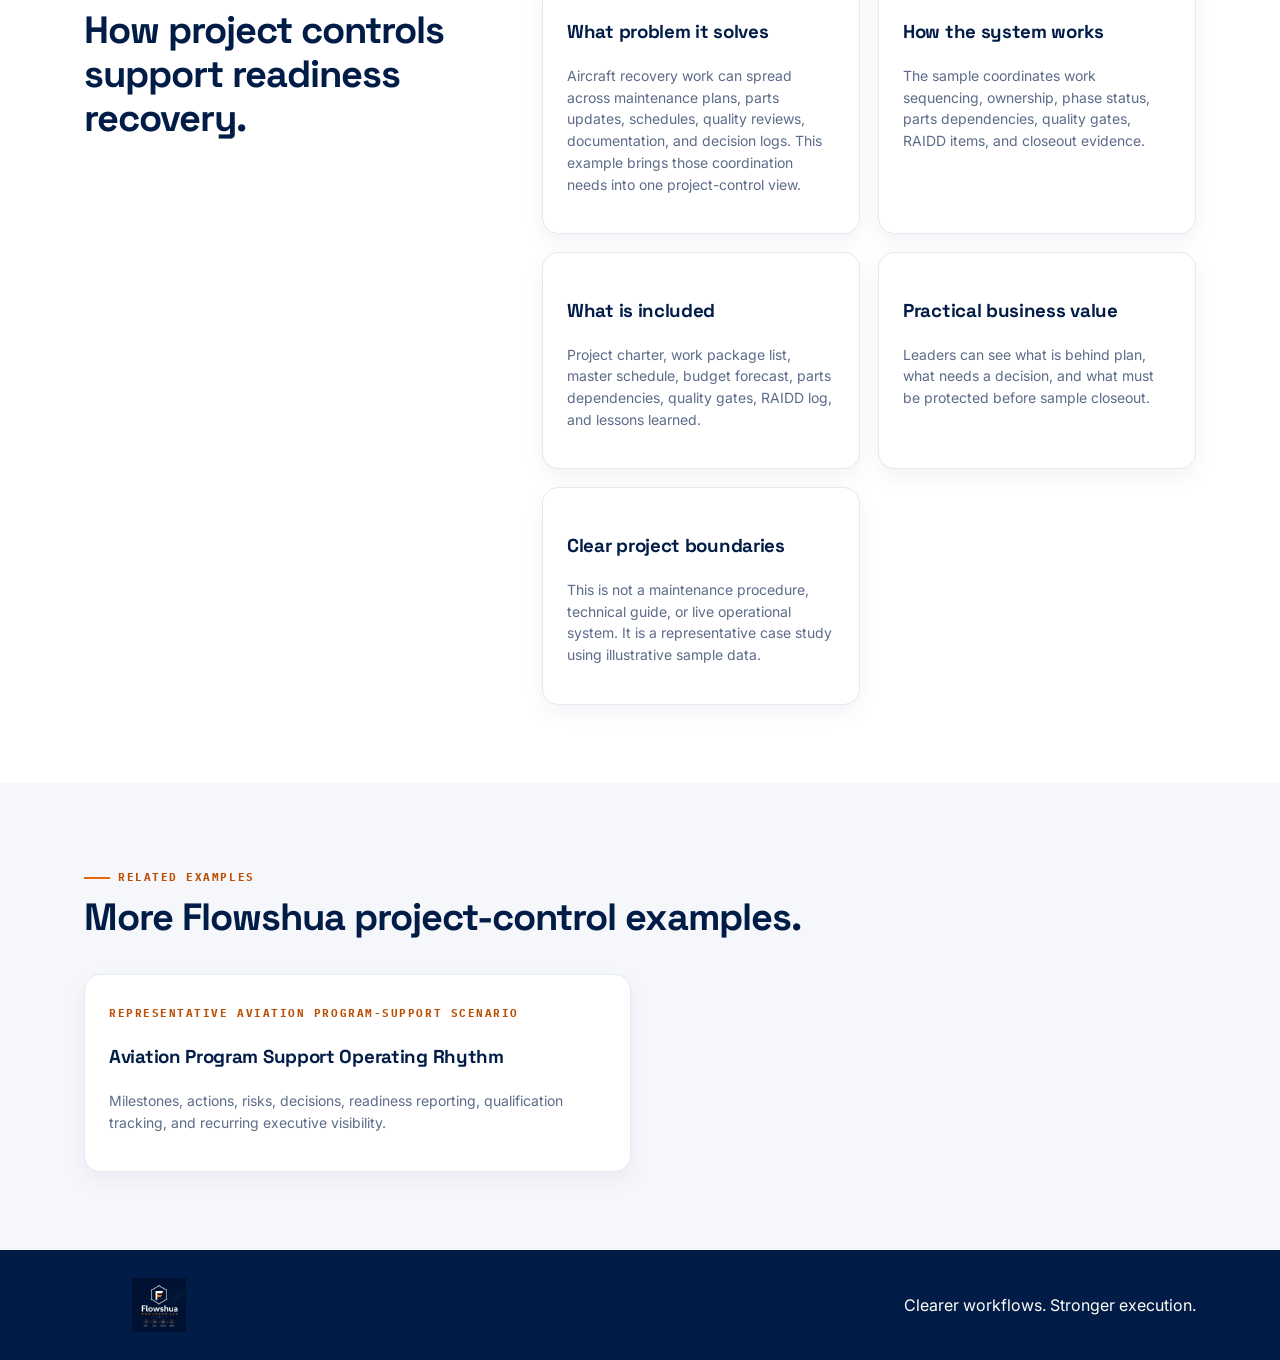
==== commit 58a019ad: "fix: finalize aviation positioning preview and wording" ====
--- a/aircraft-return-to-service/index.html
+++ b/aircraft-return-to-service/index.html
@@ -77,8 +77,8 @@
 </p>
 <span class="label">Primary Aviation Case Study</span>
 <h1>Aircraft Recovery &amp; Return-to-Service</h1>
-<p class="lead">A fictional 12-week aircraft recovery sample showing how maintenance planning, task sequencing, documentation control, quality verification, parts visibility, scheduling, and execution tracking can support the return of an aircraft from extended downtime to mission-capable status.</p>
-<div class="boundary">This is a fictional portfolio project informed by founder U.S. Navy aviation experience. It is not completed Flowshua corporate work or federal contract past performance, and it does not contain real aircraft information, technical data, military procedures, operational details, or Government work product.</div>
+<p class="lead">A representative 12-week aircraft recovery sample showing how maintenance planning, task sequencing, documentation control, quality verification, parts visibility, scheduling, and execution tracking can support the return of an aircraft from extended downtime to mission-capable status.</p>
+<div class="boundary">Representative case study based on founder U.S. Navy aviation experience; not Flowshua Projects LLC corporate past performance. It does not contain real aircraft information, technical data, military procedures, operational details, or Government work product.</div>
 </div>
 </section>
 <div class="aircraft-app">
@@ -89,8 +89,8 @@
 <div class="aircraft-app-head">
 <div class="eyebrow">Interactive project-controls package</div>
 <h2 id="aircraft-view-title">Project Overview</h2>
-<p class="muted" id="aircraft-view-subtitle">Leadership snapshot of the fictional project-control sample.</p>
-<p class="sample-note"><strong>Sample-data boundary:</strong> Every metric and record is fictional, illustrative, and unclassified. These views demonstrate project controls only; they are not maintenance instructions, technical authority, maintenance release, airworthiness approval, Government acceptance, or federal contract past performance.</p>
+<p class="muted" id="aircraft-view-subtitle">Leadership snapshot of the illustrative project-control sample.</p>
+<p class="sample-note"><strong>Sample-data boundary:</strong> Every metric and record is illustrative, made-up, and unclassified. These views demonstrate project controls only; they are not maintenance instructions, technical authority, maintenance release, airworthiness approval, Government acceptance, or federal contract past performance.</p>
 </div>
 <div class="aircraft-workspace" id="aircraft-workspace" role="region" aria-labelledby="aircraft-view-title"></div>
 <p class="sr-only" id="aircraft-view-announcement" aria-live="polite" aria-atomic="true"></p>
@@ -121,7 +121,7 @@
 </article>
 <article class="card">
 <h3>Clear project boundaries</h3>
-<p class="muted">This is not a maintenance procedure, technical guide, or live operational system. It is an illustrative portfolio example using fictional data.</p>
+<p class="muted">This is not a maintenance procedure, technical guide, or live operational system. It is a representative case study using illustrative sample data.</p>
 </article>
 </div>
 </div>
@@ -152,7 +152,7 @@
 </script>
 <script>
 const workPackages=[
-['WP-001','Initiation','Document fictional starting condition','Technical Lead','Complete','100%','Project kickoff','Low'],
+['WP-001','Initiation','Document illustrative starting condition','Technical Lead','Complete','100%','Project kickoff','Low'],
 ['WP-002','Initiation','Approve the illustrative project plan','Operations Sponsor','Complete','100%','WP-001','Low'],
 ['WP-003','Planning','Build the detailed work plan','Project Manager','Complete','100%','WP-001','Low'],
 ['WP-004','Planning','Confirm generic needs and sourcing plan','Procurement Lead','At Risk','85%','WP-003','Medium'],
@@ -160,7 +160,7 @@
 ['WP-006','Execution','Finish major work package A','Work Center Lead','In Progress','60%','WP-005','Medium'],
 ['WP-007','Execution','Finish major work package B','Technical Lead','At Risk','35%','WP-004','High'],
 ['WP-008','Execution','Restore support systems and records','Work Center Lead','In Progress','10%','WP-006','Medium'],
-['WP-009','Integration','Install fictional recovered components','Technical Lead','Not Started','0%','WP-007','High'],
+['WP-009','Integration','Coordinate illustrative recovered components','Technical Lead','Not Started','0%','WP-007','High'],
 ['WP-010','Integration','Run illustrative integration checks','Technical Lead','Not Started','0%','WP-009','High'],
 ['WP-011','Quality','Complete project quality review','Quality Lead','Not Started','0%','WP-008','High'],
 ['WP-012','Quality','Close project quality actions','Work Center Lead','Not Started','0%','WP-011','Medium'],
@@ -179,61 +179,61 @@
 ['PR-008','Closeout paperwork','Project controls','Week 11','Medium','Not Started']
 ];
 const controlViews={
-'Project overview':()=>`<span class="label">Leadership snapshot</span><h3>One connected project-control system</h3><p>The fictional sample links scope, weighted progress, a 12-week schedule, budget, generic sourcing dependencies, illustrative quality gates, RAIDD ownership, and closeout.</p><p><strong>Current attention:</strong> a generic critical need remains uncertain, work package B is behind its sample plan, and the review window must stay protected.</p><p class="muted">This is management-control content only. It contains no maintenance procedure, inspection criterion, aircraft configuration, operational detail, or approval authority.</p>`,
-'Project charter':()=>`<span class="label">Scope and governance</span><h3>Fictional charter</h3><p><strong>Goal:</strong> demonstrate how a fictional 12-week recovery target can be coordinated without presenting technical aircraft data.</p><p><strong>Main constraint:</strong> generic availability and the timing of project reviews drive the illustrative schedule.</p><p><strong>Success:</strong> the sample closes by Week 12, remains within its fictional budget, and completes all project-control gates.</p><p><strong>Boundary:</strong> no real aircraft, unit, system, vendor, contract, supply-chain, maintenance, inspection, or mission information is included.</p>`,
-'Work packages':()=>tableMarkup('Fifteen fictional work packages',['ID','Phase','Work','Owner role','Status','Complete','Depends on','Schedule effect'],workPackages),
-'Procurement':()=>tableMarkup('Generic fictional needs and dependencies',['Request','Need','Source type','Forecast','Criticality','Status'],procurement),
-'Quality controls':()=>`<span class="label">Seven illustrative gates</span><h3>Project readiness, not technical approval</h3><p>One gate is complete; two are at risk; one is in progress; three have not started. The gates organize scope, sourcing, work-package handoffs, integration coordination, project quality review, and fictional sponsor closeout.</p><p class="muted">No gate is a maintenance release, airworthiness determination, technical certification, Government acceptance, or authorization to operate an aircraft.</p>`,
+'Project overview':()=>`<span class="label">Leadership snapshot</span><h3>One connected project-control system</h3><p>The illustrative sample links scope, weighted progress, a 12-week schedule, budget, generic sourcing dependencies, illustrative quality gates, RAIDD ownership, and closeout.</p><p><strong>Current attention:</strong> a generic critical need remains uncertain, work package B is behind its sample plan, and the review window must stay protected.</p><p class="muted">This is management-control content only. It contains no maintenance procedure, inspection criterion, aircraft configuration, operational detail, or approval authority.</p>`,
+'Project charter':()=>`<span class="label">Scope and governance</span><h3>Illustrative charter</h3><p><strong>Goal:</strong> demonstrate how a representative 12-week recovery target can be coordinated without presenting technical aircraft data.</p><p><strong>Main constraint:</strong> generic availability and the timing of project reviews drive the illustrative schedule.</p><p><strong>Success:</strong> the sample closes by Week 12, remains within its illustrative budget, and completes all project-control gates.</p><p><strong>Boundary:</strong> no real aircraft, unit, system, vendor, contract, supply-chain, maintenance, inspection, or mission information is included.</p>`,
+'Work packages':()=>tableMarkup('Fifteen illustrative work packages',['ID','Phase','Work','Owner role','Status','Complete','Depends on','Schedule effect'],workPackages),
+'Procurement':()=>tableMarkup('Generic illustrative needs and dependencies',['Request','Need','Source type','Forecast','Criticality','Status'],procurement),
+'Quality controls':()=>`<span class="label">Seven illustrative gates</span><h3>Project readiness, not technical approval</h3><p>One gate is complete; two are at risk; one is in progress; three have not started. The gates organize scope, sourcing, work-package handoffs, integration coordination, project quality review, and illustrative sponsor closeout.</p><p class="muted">No gate is a maintenance release, airworthiness determination, technical certification, Government acceptance, or authorization to operate an aircraft.</p>`,
 'Lessons learned':()=>`<span class="label">Closeout and reuse</span><h3>Five lessons carried into the next sample</h3><p>Baseline scope early, start generic long-lead planning early, protect constrained capacity, stage project evidence before reviews, and keep leadership reporting simple.</p><p>The closeout checklist covers the sample closeout package, budget wrap-up, RAIDD review, lessons review, and approved portfolio archive.</p>`
 };
-const phases=[['Assess and plan','Initial fictional assessment and project planning.','Scope clarity, early risks, and owner alignment.','The sample baseline follows the starting assessment.','In Progress','Approve the illustrative project plan.'],['Confirm scope and needs','Scope and generic needs are aligned with the project sequence.','Forecast confidence and sourcing risk.','The generic needs plan supports the sample integration window.','Watch','Confirm the fictional delivery path.'],['Execute major work','Major work packages A and B move through the sample plan.','Package B is behind the illustrative schedule.','Capacity and handoffs must stay aligned.','At Risk','Recover sample schedule time where possible.'],['Coordinate integration','Fictional recovered components and support records are coordinated.','Integration readiness and project evidence.','A generic critical need affects timing.','Not Started','Reserve generic support equipment.'],['Run readiness checks','Illustrative project checks prepare the sample closeout package.','Project review time and linked management conditions.','Project evidence must be staged before review.','Not Started','Protect the review window.'],['Project closeout','Illustrative project closeout package and lessons learned.','Fictional sponsor closure and record completeness.','Closeout depends on project review and readiness tracking.','Not Started','Prepare the sample closeout package.']];
+const phases=[['Assess and plan','Initial illustrative assessment and project planning.','Scope clarity, early risks, and owner alignment.','The sample baseline follows the starting assessment.','In Progress','Approve the illustrative project plan.'],['Confirm scope and needs','Scope and generic needs are aligned with the project sequence.','Forecast confidence and sourcing risk.','The generic needs plan supports the sample integration window.','Watch','Confirm the illustrative delivery path.'],['Execute major work','Major work packages A and B move through the sample plan.','Package B is behind the illustrative schedule.','Capacity and handoffs must stay aligned.','At Risk','Recover sample schedule time where possible.'],['Coordinate integration','Illustrative recovered components and support records are coordinated.','Integration readiness and project evidence.','A generic critical need affects timing.','Not Started','Reserve generic support equipment.'],['Run readiness checks','Illustrative project checks prepare the sample closeout package.','Project review time and linked management conditions.','Project evidence must be staged before review.','Not Started','Protect the review window.'],['Project closeout','Illustrative project closeout package and lessons learned.','Illustrative sponsor closure and record completeness.','Closeout depends on project review and readiness tracking.','Not Started','Prepare the sample closeout package.']];
 const budget=[['Labor and shop support',155000,150000],['Parts and repairable components',230000,228000],['Materials and supplies',48000,46500],['Outside support and vendor help',72000,71000],['Testing and quality',35000,33500],['Contingency',60000,56000]];
 const raidd=[
 ['R-01','Risk','A generic critical need could miss the integration window','Procurement Lead','Critical','Open','Confirm the alternate source and update delivery confidence'],
-['R-02','Risk','A newly observed fictional condition could add scope','Technical Lead','High','Open','Review scope before any extra work is approved'],
+['R-02','Risk','A newly observed illustrative condition could add scope','Technical Lead','High','Open','Review scope before any extra work is approved'],
 ['R-03','Risk','Project review timing may not align with sample completion','Quality Lead','High','Open','Hold the review window and stage project evidence early'],
-['A-01','Assumption','The fictional budget has enough contingency for small changes','Project Manager','Medium','Open','Review contingency use in the weekly cost check'],
+['A-01','Assumption','The illustrative budget has enough contingency for small changes','Project Manager','Medium','Open','Review contingency use in the weekly cost check'],
 ['A-02','Assumption','The sample team has capacity for the main work windows','Work Center Lead','High','Open','Confirm capacity before each schedule lock'],
 ['I-01','Issue','A generic delivery forecast remains uncertain','Procurement Lead','Critical','At Risk','Escalate sourcing options and obtain a firmer forecast'],
-['I-02','Issue','Work package B is moving slower than the fictional plan','Technical Lead','High','Open','Shift sample capacity and protect completion checks'],
+['I-02','Issue','Work package B is moving slower than the illustrative plan','Technical Lead','High','Open','Shift sample capacity and protect completion checks'],
 ['D-01','Decision','Use one complete illustrative closeout gate','Operations Sponsor','High','Approved','Keep all project-control checks before sample closeout'],
 ['D-02','Decision','Hold contingency until the generic forecast is clearer','Project Manager','High','Approved','Use reserve only through a sample change review'],
 ['D-03','Dependency','Sample closeout depends on project review, readiness tracking, and sponsor closure','Quality Lead','Critical','Open','Track the three items as one linked project-control gate']
 ];
-const gates=[['G-001','Approve project scope','Complete','The fictional goal and work list are approved'],['G-002','Confirm generic sourcing plan','At Risk','Critical needs have a credible sample forecast'],['G-003','Finish work package A','In Progress','The package and management handoff are documented'],['G-004','Finish work package B','At Risk','The fictional work finishes inside the sample window'],['G-005','Verify integration coordination','Not Started','The sample coordination state is ready for project review'],['G-006','Finish project quality review','Not Started','No open management action blocks sample closeout'],['G-007','Complete illustrative project-control closeout','Not Started','The fictional sponsor closes the project-control record']];
+const gates=[['G-001','Approve project scope','Complete','The illustrative goal and work list are approved'],['G-002','Confirm generic sourcing plan','At Risk','Critical needs have a credible sample forecast'],['G-003','Finish work package A','In Progress','The package and management handoff are documented'],['G-004','Finish work package B','At Risk','The illustrative work finishes inside the sample window'],['G-005','Verify integration coordination','Not Started','The sample coordination state is ready for project review'],['G-006','Finish project quality review','Not Started','No open management action blocks sample closeout'],['G-007','Complete illustrative project-control closeout','Not Started','The illustrative sponsor closes the project-control record']];
 const lessons=[['Scope baseline','Set scope early and review changes before adding work.'],['Generic sourcing','Start critical planning early and maintain an alternate path.'],['Capacity','Protect the work that drives the sample date.'],['Project quality','Stage evidence and review time before work finishes.'],['Visibility','Use one simple dashboard for scope, cost, schedule, risk, and readiness.']];
 function escapeHtml(value){return String(value).replace(/[&<>'"]/g,c=>({'&':'&amp;','<':'&lt;','>':'&gt;',"'":'&#39;','"':'&quot;'}[c]))}
 function tableMarkup(caption,headers,rows){return `<table class="data-table"><caption>${escapeHtml(caption)}</caption><thead><tr>${headers.map(h=>`<th scope="col">${escapeHtml(h)}</th>`).join('')}</tr></thead><tbody>${rows.map(row=>`<tr>${row.map((cell,i)=>`<td data-label="${escapeHtml(headers[i])}">${escapeHtml(cell)}</td>`).join('')}</tr>`).join('')}</tbody></table>`}
 const projectViews=[
-['overview','Project Overview','Leadership snapshot of the fictional project-control sample.'],
+['overview','Project Overview','Leadership snapshot of the illustrative project-control sample.'],
 ['charter','Project Charter','Purpose, scope, governance, and explicit public boundaries.'],
-['work-packages','Work Packages','Fifteen fictional work packages with ownership, progress, and dependencies.'],
-['procurement','Procurement','Generic fictional needs, forecast timing, criticality, and status.'],
+['work-packages','Work Packages','Fifteen illustrative work packages with ownership, progress, and dependencies.'],
+['procurement','Procurement','Generic illustrative needs, forecast timing, criticality, and status.'],
 ['quality','Quality Controls','Illustrative project-control gates and readiness visibility.'],
-['raidd','RAIDD','Management attention across fictional risks, assumptions, issues, decisions, and dependencies.'],
-['lessons','Lessons Learned','Fictional lessons, closeout practices, and reusable project controls.']
+['raidd','RAIDD','Management attention across illustrative risks, assumptions, issues, decisions, and dependencies.'],
+['lessons','Lessons Learned','Illustrative lessons, closeout practices, and reusable project controls.']
 ];
 const raiddViews=[
-['All','All RAIDD','All fictional risks, assumptions, issues, decisions, and dependencies requiring visibility or follow-through.'],
-['Risk','Risks','Fictional risks that could affect the illustrative project plan.'],
-['Assumption','Assumptions','Fictional planning assumptions that require continued validation.'],
-['Issue','Issues','Fictional issues requiring active ownership and follow-through.'],
-['Decision','Decisions','Fictional decisions recorded for project-control visibility.'],
-['Dependency','Dependencies','Fictional dependencies linking project-control activities and closeout.']
+['All','All RAIDD','All illustrative risks, assumptions, issues, decisions, and dependencies requiring visibility or follow-through.'],
+['Risk','Risks','Illustrative risks that could affect the sample project plan.'],
+['Assumption','Assumptions','Illustrative planning assumptions that require continued validation.'],
+['Issue','Issues','Illustrative issues requiring active ownership and follow-through.'],
+['Decision','Decisions','Illustrative decisions recorded for project-control visibility.'],
+['Dependency','Dependencies','Illustrative dependencies linking project-control activities and closeout.']
 ];
 function projectMetricsMarkup(){return `<div class="metrics"><article class="card metric"><span class="muted">Overall progress</span><b>42%</b></article><article class="card metric"><span class="muted">Schedule health</span><br><span class="status risk">At Risk</span></article><article class="card metric"><span class="muted">Budget used</span><b>42%</b></article><article class="card metric"><span class="muted">Open items</span><b>8</b></article><article class="card metric"><span class="muted">Return date forecast</span><b>Week 12</b></article><article class="card metric"><span class="muted">Quality gates complete</span><b>1 of 7</b></article></div>`}
-function budgetMarkup(){return `<div class="budget-layout"><article class="card"><h3>Forecast comparison</h3><div class="budget-bars" id="budget-bars"></div></article><article class="card"><span class="label">Budget health</span><h3>Watch</h3><p><strong>$600,000</strong> fictional planned budget</p><p><strong>$252,000</strong> spent or committed</p><p><strong>$585,000</strong> expected total cost</p><p><strong>$15,000</strong> budget remaining</p><p class="muted">Forecast headroom equals the sample planned budget less the sample expected total cost.</p></article></div>`}
-function overviewMarkup(){return `${projectMetricsMarkup()}<div class="workspace-section"><article class="card workspace-card">${controlViews['Project overview']()}</article></div><div class="workspace-section"><div class="workspace-section-head"><span class="label">Recovery phase controls</span><h3>Phase-by-phase schedule and dependency view</h3></div><div class="phase-list" role="group" aria-label="Project phase timeline"></div><article class="card" id="phase-panel" role="region" aria-label="Selected project phase" aria-live="polite" aria-atomic="true" style="margin-top:14px"></article></div><div class="workspace-section"><div class="workspace-section-head"><span class="label">Fictional sample budget</span><h3>Budget and forecast by control category</h3><p class="muted">All amounts are made-up sample figures. The view does not represent a customer, contract, aircraft, or Government program.</p></div>${budgetMarkup()}</div>`}
+function budgetMarkup(){return `<div class="budget-layout"><article class="card"><h3>Forecast comparison</h3><div class="budget-bars" id="budget-bars"></div></article><article class="card"><span class="label">Budget health</span><h3>Watch</h3><p><strong>$600,000</strong> illustrative planned budget</p><p><strong>$252,000</strong> spent or committed</p><p><strong>$585,000</strong> expected total cost</p><p><strong>$15,000</strong> budget remaining</p><p class="muted">Forecast headroom equals the sample planned budget less the sample expected total cost.</p></article></div>`}
+function overviewMarkup(){return `${projectMetricsMarkup()}<div class="workspace-section"><article class="card workspace-card">${controlViews['Project overview']()}</article></div><div class="workspace-section"><div class="workspace-section-head"><span class="label">Recovery phase controls</span><h3>Phase-by-phase schedule and dependency view</h3></div><div class="phase-list" role="group" aria-label="Project phase timeline"></div><article class="card" id="phase-panel" role="region" aria-label="Selected project phase" aria-live="polite" aria-atomic="true" style="margin-top:14px"></article></div><div class="workspace-section"><div class="workspace-section-head"><span class="label">Illustrative sample budget</span><h3>Budget and forecast by control category</h3><p class="muted">All amounts are made-up sample figures. The view does not represent a customer, contract, aircraft, or Government program.</p></div>${budgetMarkup()}</div>`}
 function qualityMarkup(){return `<article class="card workspace-card">${controlViews['Quality controls']()}</article><div class="workspace-section"><div class="workspace-section-head"><span class="label">Readiness and reuse</span><h3>Illustrative project-control gates</h3><p class="muted">These checkpoints do not establish maintenance criteria or authorize an aircraft return to service.</p></div><div class="app-gate-list" id="gate-list"></div></div>`}
 function lessonsMarkup(){return `<article class="card workspace-card">${controlViews['Lessons learned']()}</article><div class="workspace-section"><div class="workspace-section-head"><span class="label">Closeout and reuse</span><h3>Lessons carried into the next sample</h3></div><div class="app-lesson-list" id="lesson-list"></div></div>`}
-function raiddMarkup(){return `<div class="workspace-section-head"><span class="label">Fictional management-control data</span><h3 id="raidd-active-title">All RAIDD</h3><p class="muted" id="raidd-active-description">${raiddViews[0][2]}</p></div><div class="raidd-subnav" role="group" aria-label="RAIDD category views"></div><div class="raidd-summary" id="raidd-summary" aria-label="Selected RAIDD summary metrics"></div><div class="app-table-wrap" id="raidd-results"></div><p class="sr-only" id="raidd-announcement" aria-live="polite" aria-atomic="true"></p>`}
+function raiddMarkup(){return `<div class="workspace-section-head"><span class="label">Illustrative management-control data</span><h3 id="raidd-active-title">All RAIDD</h3><p class="muted" id="raidd-active-description">${raiddViews[0][2]}</p></div><div class="raidd-subnav" role="group" aria-label="RAIDD category views"></div><div class="raidd-summary" id="raidd-summary" aria-label="Selected RAIDD summary metrics"></div><div class="app-table-wrap" id="raidd-results"></div><p class="sr-only" id="raidd-announcement" aria-live="polite" aria-atomic="true"></p>`}
 function paintPhase(index){document.querySelectorAll('.phase-list button').forEach((button,i)=>button.setAttribute('aria-pressed',String(i===index)));const phase=phases[index];document.querySelector('#phase-panel').innerHTML=`<span class="label">${phase[0]}</span><h3>${phase[0]}</h3><p><b>What is happening:</b> ${phase[1]}</p><p><b>What the team is watching:</b> ${phase[2]}</p><p><b>Key dependency:</b> ${phase[3]}</p><p><b>Current status:</b> ${phase[4]}</p><p><b>Next step:</b> ${phase[5]}</p>`}
 function hydrateOverview(){document.querySelector('.phase-list').innerHTML=phases.map((phase,i)=>`<button aria-pressed="${i===0}" aria-controls="phase-panel" type="button">${i+1}. ${phase[0]}</button>`).join('');document.querySelectorAll('.phase-list button').forEach((button,index)=>button.onclick=()=>paintPhase(index));paintPhase(0);document.querySelector('#budget-bars').innerHTML=budget.map(([name,plan,forecast])=>`<div class="budget-row"><span><strong>${escapeHtml(name)}</strong><br><small>$${plan.toLocaleString()} plan / $${forecast.toLocaleString()} forecast</small></span><span class="bar-track" aria-label="${escapeHtml(name)}: $${plan.toLocaleString()} planned and $${forecast.toLocaleString()} forecast"><span class="bar-plan" style="width:100%"></span><span class="bar-forecast" style="width:${Math.round(forecast/plan*100)}%"></span></span></div>`).join('')}
 function paintRaidd(type,label,description){document.querySelectorAll('.raidd-subnav button').forEach(button=>button.setAttribute('aria-pressed',String(button.dataset.type===type)));const rows=type==='All'?raidd:raidd.filter(row=>row[1]===type);const urgent=rows.filter(row=>row[4]==='Critical'||row[4]==='High').length;const open=rows.filter(row=>row[5]==='Open'||row[5]==='At Risk').length;const approved=rows.filter(row=>row[5]==='Approved'||row[5]==='Closed').length;document.querySelector('#raidd-active-title').textContent=label;document.querySelector('#raidd-active-description').textContent=description;document.querySelector('#raidd-summary').innerHTML=[['Total items',rows.length],['Critical or high priority',urgent],['Open or at risk',open],['Approved or closed',approved]].map(([name,value])=>`<article class="raidd-metric"><span>${name}</span><strong>${value}</strong></article>`).join('');document.querySelector('#raidd-results').innerHTML=tableMarkup(`${rows.length} ${label} record${rows.length===1?'':'s'}`,['ID','Type','What needs attention','Owner role','Priority','Status','Next step'],rows);document.querySelector('#raidd-announcement').textContent=`${label} selected. Showing ${rows.length} record${rows.length===1?'':'s'}.`}
 function hydrateRaidd(){document.querySelector('.raidd-subnav').innerHTML=raiddViews.map((view,i)=>`<button type="button" data-type="${view[0]}" aria-pressed="${i===0}" aria-controls="raidd-results">${view[1]}</button>`).join('');document.querySelectorAll('.raidd-subnav button').forEach((button,index,buttons)=>{button.onclick=()=>paintRaidd(...raiddViews[index]);button.onkeydown=event=>{if(!['ArrowRight','ArrowLeft','ArrowDown','ArrowUp','Home','End'].includes(event.key))return;event.preventDefault();const forward=event.key==='ArrowRight'||event.key==='ArrowDown';const nextIndex=event.key==='Home'?0:event.key==='End'?buttons.length-1:forward?(index+1)%buttons.length:(index-1+buttons.length)%buttons.length;paintRaidd(...raiddViews[nextIndex]);buttons[nextIndex].focus()}});paintRaidd(...raiddViews[0])}
 function hydrateQuality(){document.querySelector('#gate-list').innerHTML=gates.map(([id,name,status,ready])=>`<div class="gate"><div class="gate-head"><strong>${id}: ${escapeHtml(name)}</strong><span class="status ${status==='At Risk'?'risk':''}">${status}</span></div><p class="muted">Ready when: ${escapeHtml(ready)}</p></div>`).join('')}
 function hydrateLessons(){document.querySelector('#lesson-list').innerHTML=lessons.map(([name,text])=>`<div class="lesson"><strong>${escapeHtml(name)}</strong><p class="muted">${escapeHtml(text)}</p></div>`).join('')}
-function renderProjectView(id,announce=true){const view=projectViews.find(item=>item[0]===id);document.querySelectorAll('.aircraft-side button').forEach(button=>button.setAttribute('aria-pressed',String(button.dataset.view===id)));document.querySelector('#aircraft-view-title').textContent=view[1];document.querySelector('#aircraft-view-subtitle').textContent=view[2];const workspace=document.querySelector('#aircraft-workspace');if(id==='overview'){workspace.innerHTML=overviewMarkup();hydrateOverview()}else if(id==='charter'){workspace.innerHTML=`<article class="card workspace-card">${controlViews['Project charter']()}</article>`}else if(id==='work-packages'){workspace.innerHTML=`<div class="app-table-wrap">${tableMarkup('Fifteen fictional work packages',['ID','Phase','Work','Owner role','Status','Complete','Depends on','Schedule effect'],workPackages)}</div>`}else if(id==='procurement'){workspace.innerHTML=`<div class="app-table-wrap">${tableMarkup('Generic fictional needs and dependencies',['Request','Need','Source type','Forecast','Criticality','Status'],procurement)}</div>`}else if(id==='quality'){workspace.innerHTML=qualityMarkup();hydrateQuality()}else if(id==='raidd'){workspace.innerHTML=raiddMarkup();hydrateRaidd()}else if(id==='lessons'){workspace.innerHTML=lessonsMarkup();hydrateLessons()}if(announce)document.querySelector('#aircraft-view-announcement').textContent=`${view[1]} selected.`}
+function renderProjectView(id,announce=true){const view=projectViews.find(item=>item[0]===id);document.querySelectorAll('.aircraft-side button').forEach(button=>button.setAttribute('aria-pressed',String(button.dataset.view===id)));document.querySelector('#aircraft-view-title').textContent=view[1];document.querySelector('#aircraft-view-subtitle').textContent=view[2];const workspace=document.querySelector('#aircraft-workspace');if(id==='overview'){workspace.innerHTML=overviewMarkup();hydrateOverview()}else if(id==='charter'){workspace.innerHTML=`<article class="card workspace-card">${controlViews['Project charter']()}</article>`}else if(id==='work-packages'){workspace.innerHTML=`<div class="app-table-wrap">${tableMarkup('Fifteen illustrative work packages',['ID','Phase','Work','Owner role','Status','Complete','Depends on','Schedule effect'],workPackages)}</div>`}else if(id==='procurement'){workspace.innerHTML=`<div class="app-table-wrap">${tableMarkup('Generic illustrative needs and dependencies',['Request','Need','Source type','Forecast','Criticality','Status'],procurement)}</div>`}else if(id==='quality'){workspace.innerHTML=qualityMarkup();hydrateQuality()}else if(id==='raidd'){workspace.innerHTML=raiddMarkup();hydrateRaidd()}else if(id==='lessons'){workspace.innerHTML=lessonsMarkup();hydrateLessons()}if(announce)document.querySelector('#aircraft-view-announcement').textContent=`${view[1]} selected.`}
 document.querySelector('.aircraft-side').insertAdjacentHTML('beforeend',projectViews.map((view,i)=>`<button type="button" data-view="${view[0]}" aria-pressed="${i===0}" aria-controls="aircraft-workspace">${view[1]}</button>`).join(''));
 document.querySelectorAll('.aircraft-side button').forEach((button,index,buttons)=>{button.onclick=()=>renderProjectView(projectViews[index][0]);button.onkeydown=event=>{if(!['ArrowDown','ArrowUp','Home','End'].includes(event.key))return;event.preventDefault();const nextIndex=event.key==='Home'?0:event.key==='End'?buttons.length-1:event.key==='ArrowDown'?(index+1)%buttons.length:(index-1+buttons.length)%buttons.length;renderProjectView(projectViews[nextIndex][0]);buttons[nextIndex].focus()}});
 renderProjectView('overview',false);
--- a/assets/site.css
+++ b/assets/site.css
@@ -54,6 +54,6 @@
 @media(max-width:760px){.hero,.project-hero{background:radial-gradient(ellipse at 86% 0%,rgba(235,100,8,.20),transparent 62%),linear-gradient(180deg,#fffaf4,var(--ivory))}}
 
 /* Capability statement document page */
-.capability-page-header{background:radial-gradient(ellipse at 84% 0%,rgba(235,100,8,.18),transparent 58%),linear-gradient(180deg,#fffaf4,var(--ivory));border-bottom:1px solid var(--taupe);padding:48px 0 42px}.capability-page-intro{max-width:1180px}.capability-page-intro h1{margin-bottom:12px}.capability-page-intro .lead{max-width:900px;margin-bottom:0}.document-actions{display:flex;flex-wrap:wrap;gap:12px;margin-top:24px}.capability-document-section{background:#e9edf2;padding:48px 0}.capability-document-wrap{max-width:1080px}.capability-preview-link{display:block;background:#fff;border:1px solid rgba(1,28,71,.18);box-shadow:0 20px 50px rgba(1,28,71,.16)}.capability-preview-link:focus-visible{outline:4px solid var(--orange);outline-offset:4px}.capability-preview-link img{display:block;width:100%;height:auto}.capability-contact{padding:54px 0}.capability-contact-card{display:flex;align-items:center;justify-content:space-between;gap:32px;background:var(--paper);border:1px solid var(--taupe);border-left:5px solid var(--orange);border-radius:16px;padding:28px 30px}.capability-contact-card h2{font-size:clamp(24px,2.5vw,32px);margin:0 0 8px}.capability-contact-card p{color:var(--stone);margin:0;max-width:760px}.capability-contact-card .button{flex:none}
+.capability-page-header{background:radial-gradient(ellipse at 84% 0%,rgba(235,100,8,.18),transparent 58%),linear-gradient(180deg,#fffaf4,var(--ivory));border-bottom:1px solid var(--taupe);padding:48px 0 42px}.capability-page-intro{max-width:1180px}.capability-page-intro h1{margin-bottom:12px}.capability-page-intro .lead{max-width:900px;margin-bottom:0}.document-actions{display:flex;flex-wrap:wrap;gap:12px;margin-top:24px}.capability-document-section{background:#e9edf2;padding:48px 0}.capability-document-wrap{width:100%;max-width:1160px}.capability-preview-link{display:block;width:100%;max-width:900px;margin:0 auto;background:#fff;border:1px solid rgba(1,28,71,.18);box-shadow:0 20px 50px rgba(1,28,71,.16)}.capability-preview-link:focus-visible{outline:4px solid var(--orange);outline-offset:4px}.capability-preview-link img{display:block;width:100%;height:auto}.capability-contact{padding:54px 0}.capability-contact-card{display:flex;align-items:center;justify-content:space-between;gap:32px;background:var(--paper);border:1px solid var(--taupe);border-left:5px solid var(--orange);border-radius:16px;padding:28px 30px}.capability-contact-card h2{font-size:clamp(24px,2.5vw,32px);margin:0 0 8px}.capability-contact-card p{color:var(--stone);margin:0;max-width:760px}.capability-contact-card .button{flex:none}
 @media(max-width:900px){.capability-page-header{padding:42px 0 36px}.capability-document-section{padding:32px 0}.capability-contact-card{align-items:flex-start;flex-direction:column}}
 @media(max-width:560px){.capability-page-header{padding:36px 0 32px}.document-actions{display:grid}.document-actions .button{width:100%}.capability-document-section{padding:20px 0}.capability-contact{padding:40px 0}.capability-contact-card{padding:24px 20px}.capability-contact-card .button{width:100%}}
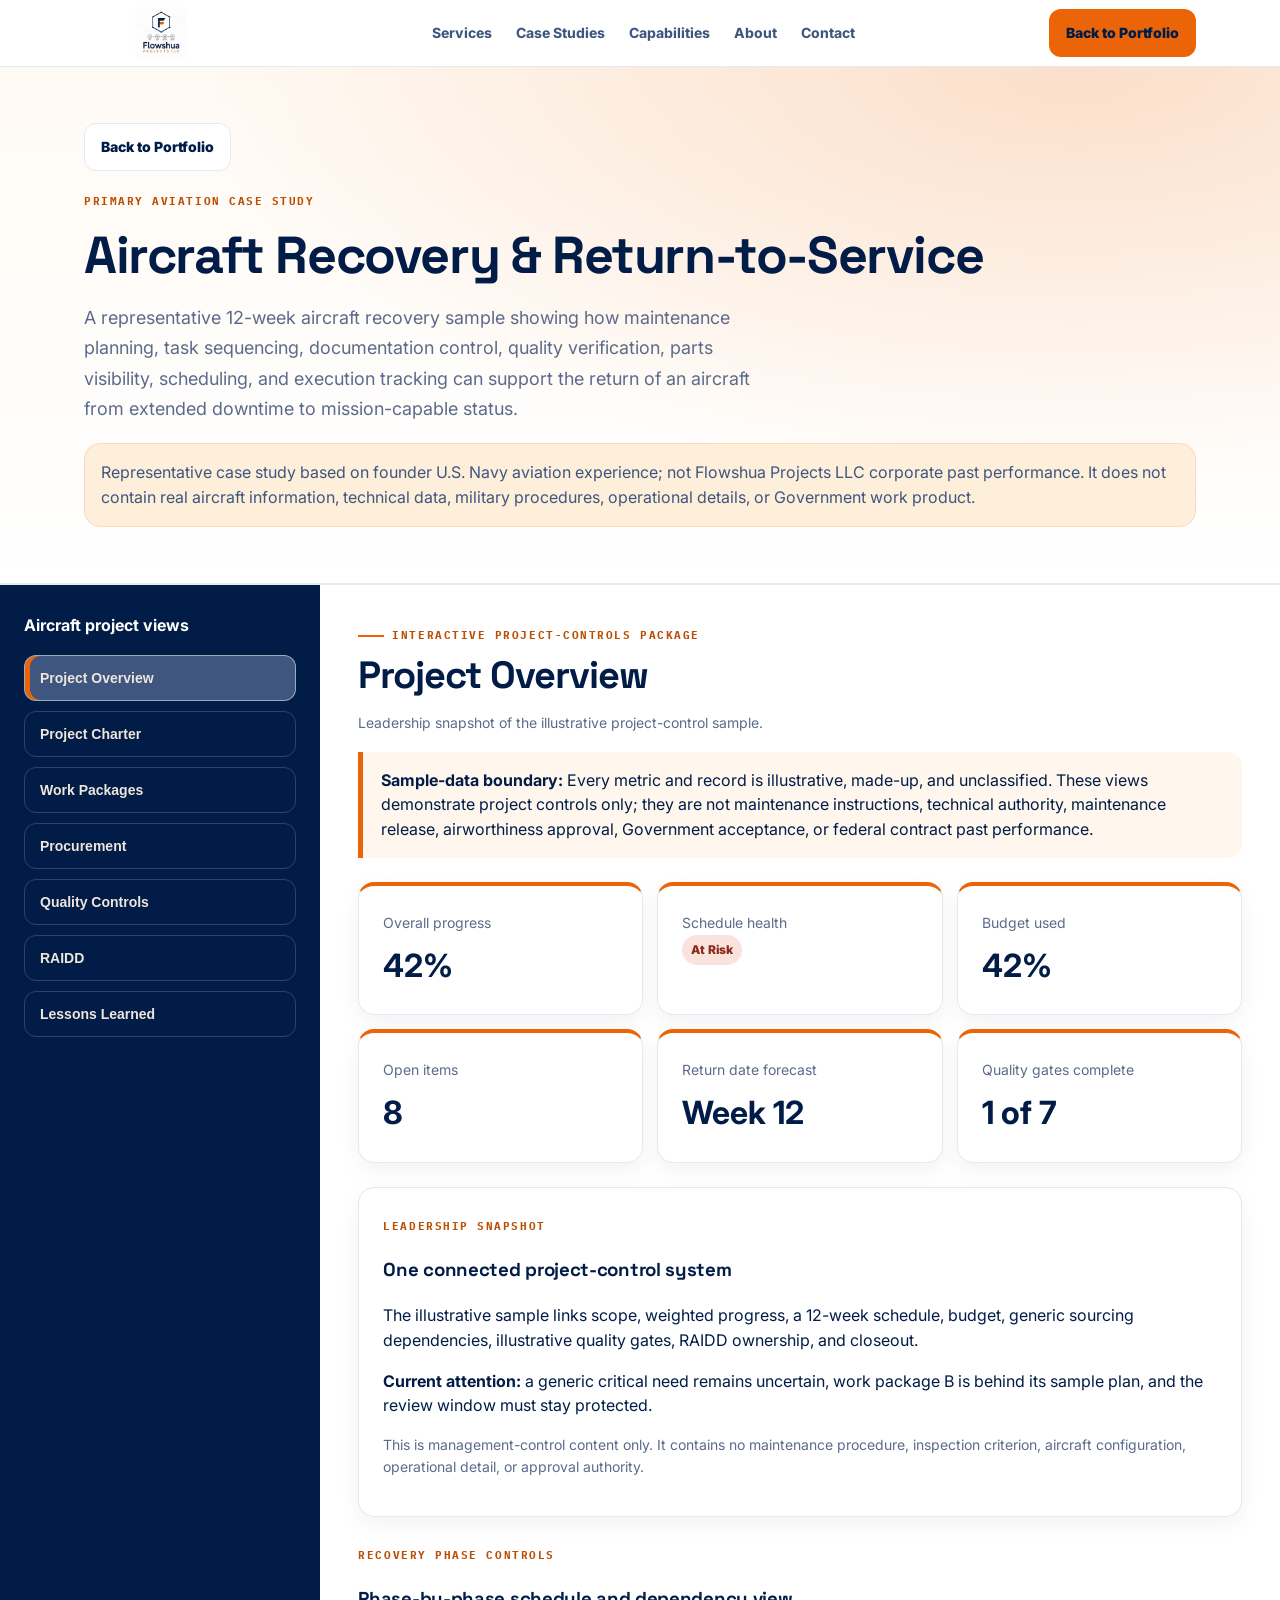
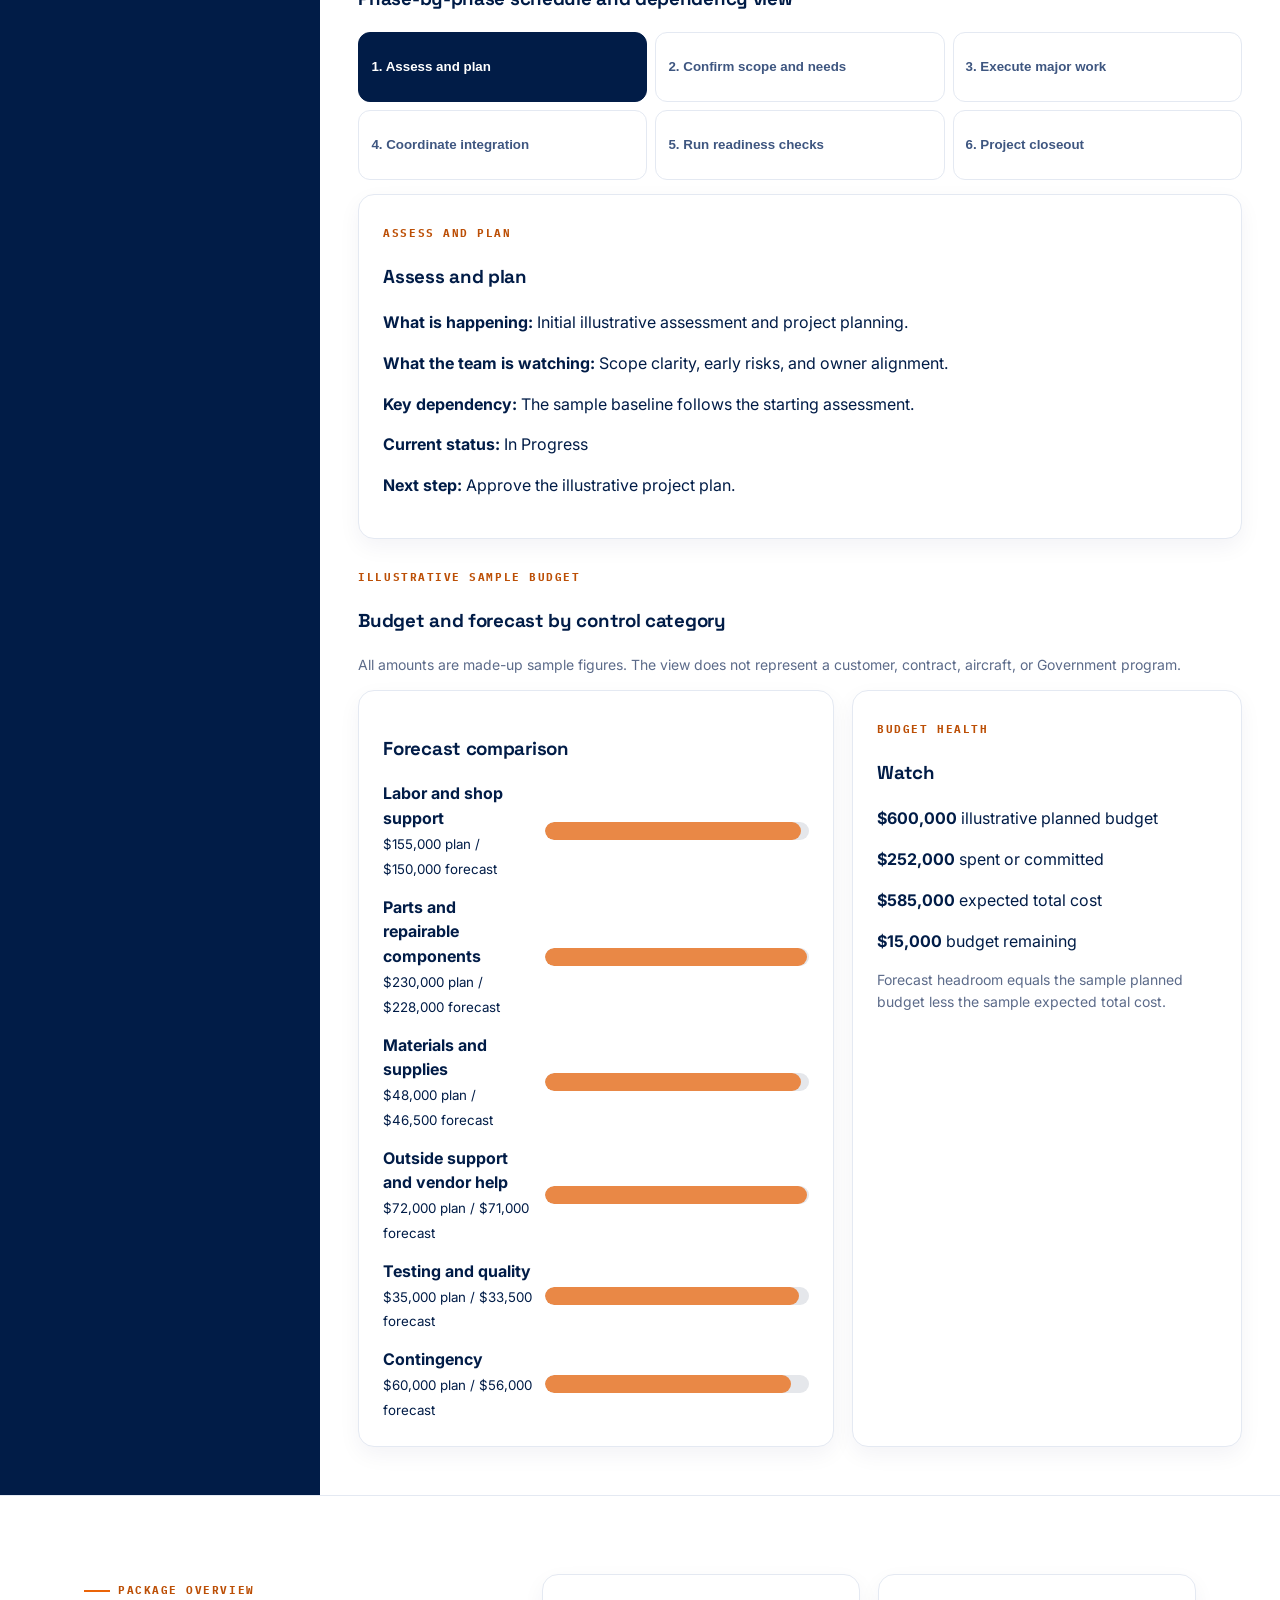
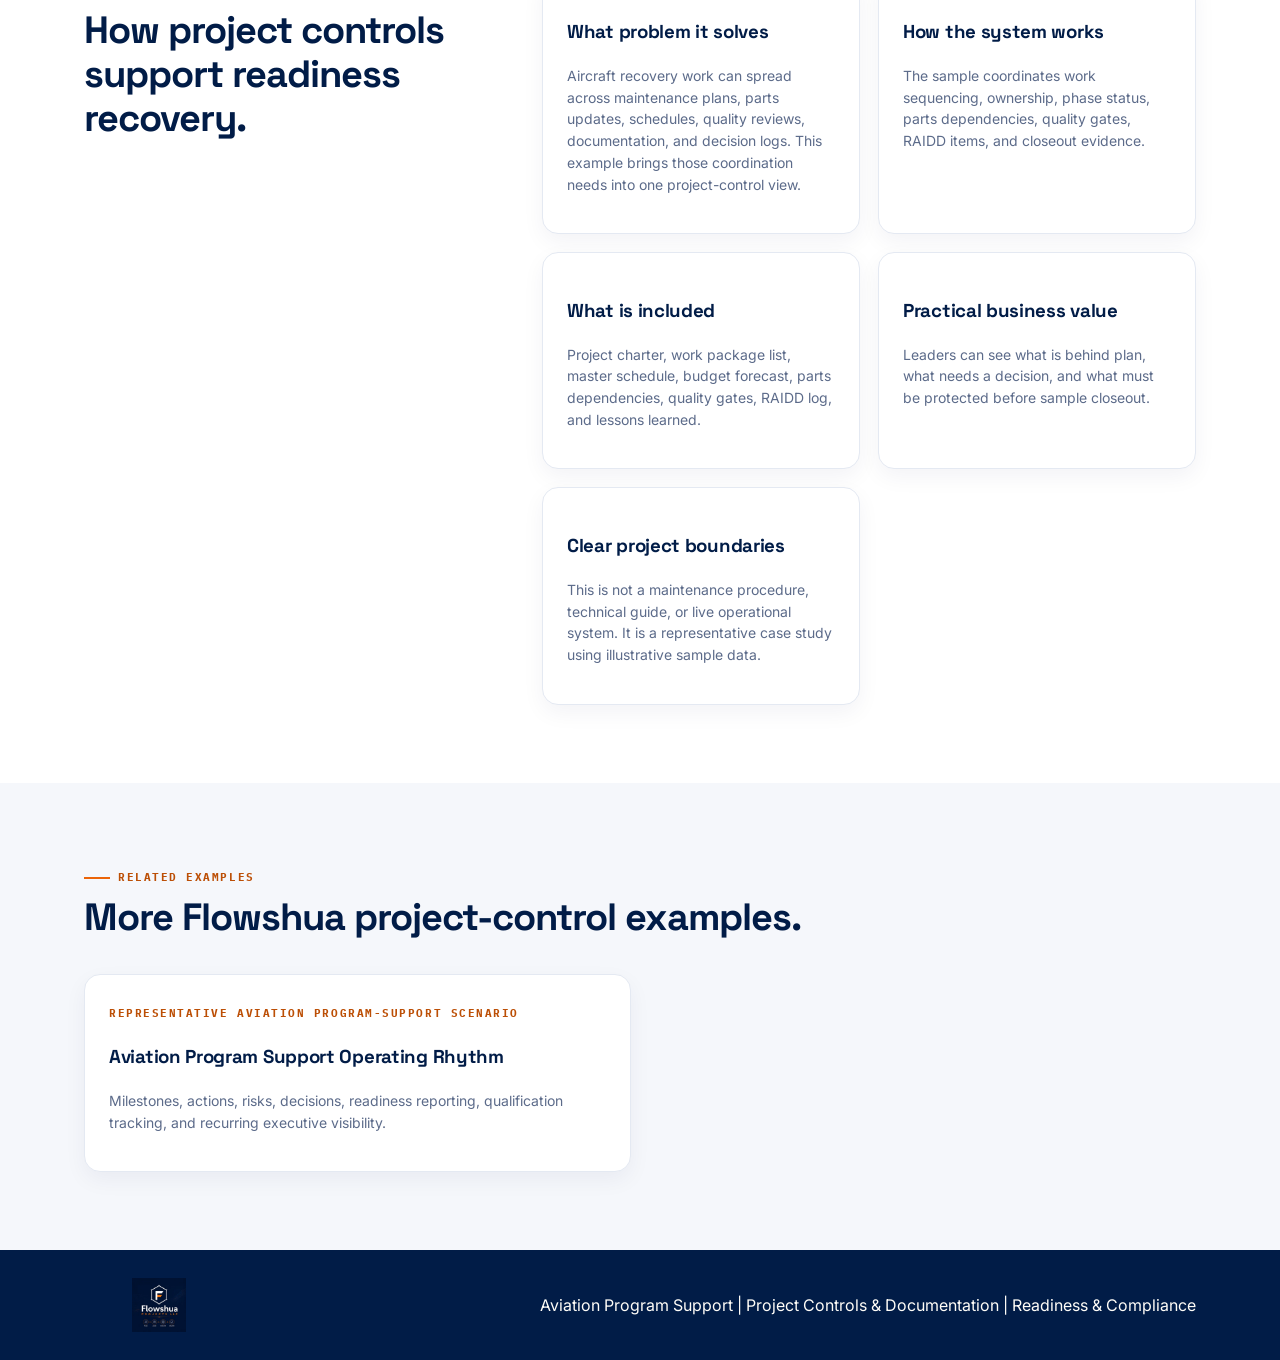
==== commit 69e91bd9: "fix: finalize public aviation site consistency" ====
--- a/aircraft-return-to-service/index.html
+++ b/aircraft-return-to-service/index.html
@@ -144,8 +144,8 @@
 </main>
 <footer class="site-footer">
 <div class="wrap foot">
-<img class="footer-logo" src="../assets/optimized/flowshua-logo-dark-320.webp" alt="Flowshua logo" width="150" height="54" loading="lazy" decoding="async">
-<span>Clearer workflows. Stronger execution.</span>
+<img class="footer-logo" src="../assets/optimized/flowshua-logo-dark-320.webp" alt="Flowshua Projects aviation program support company logo" width="150" height="54" loading="lazy" decoding="async">
+<span>Aviation Program Support | Project Controls &amp; Documentation | Readiness &amp; Compliance</span>
 </div>
 </footer>
 <script src="../assets/site.js">
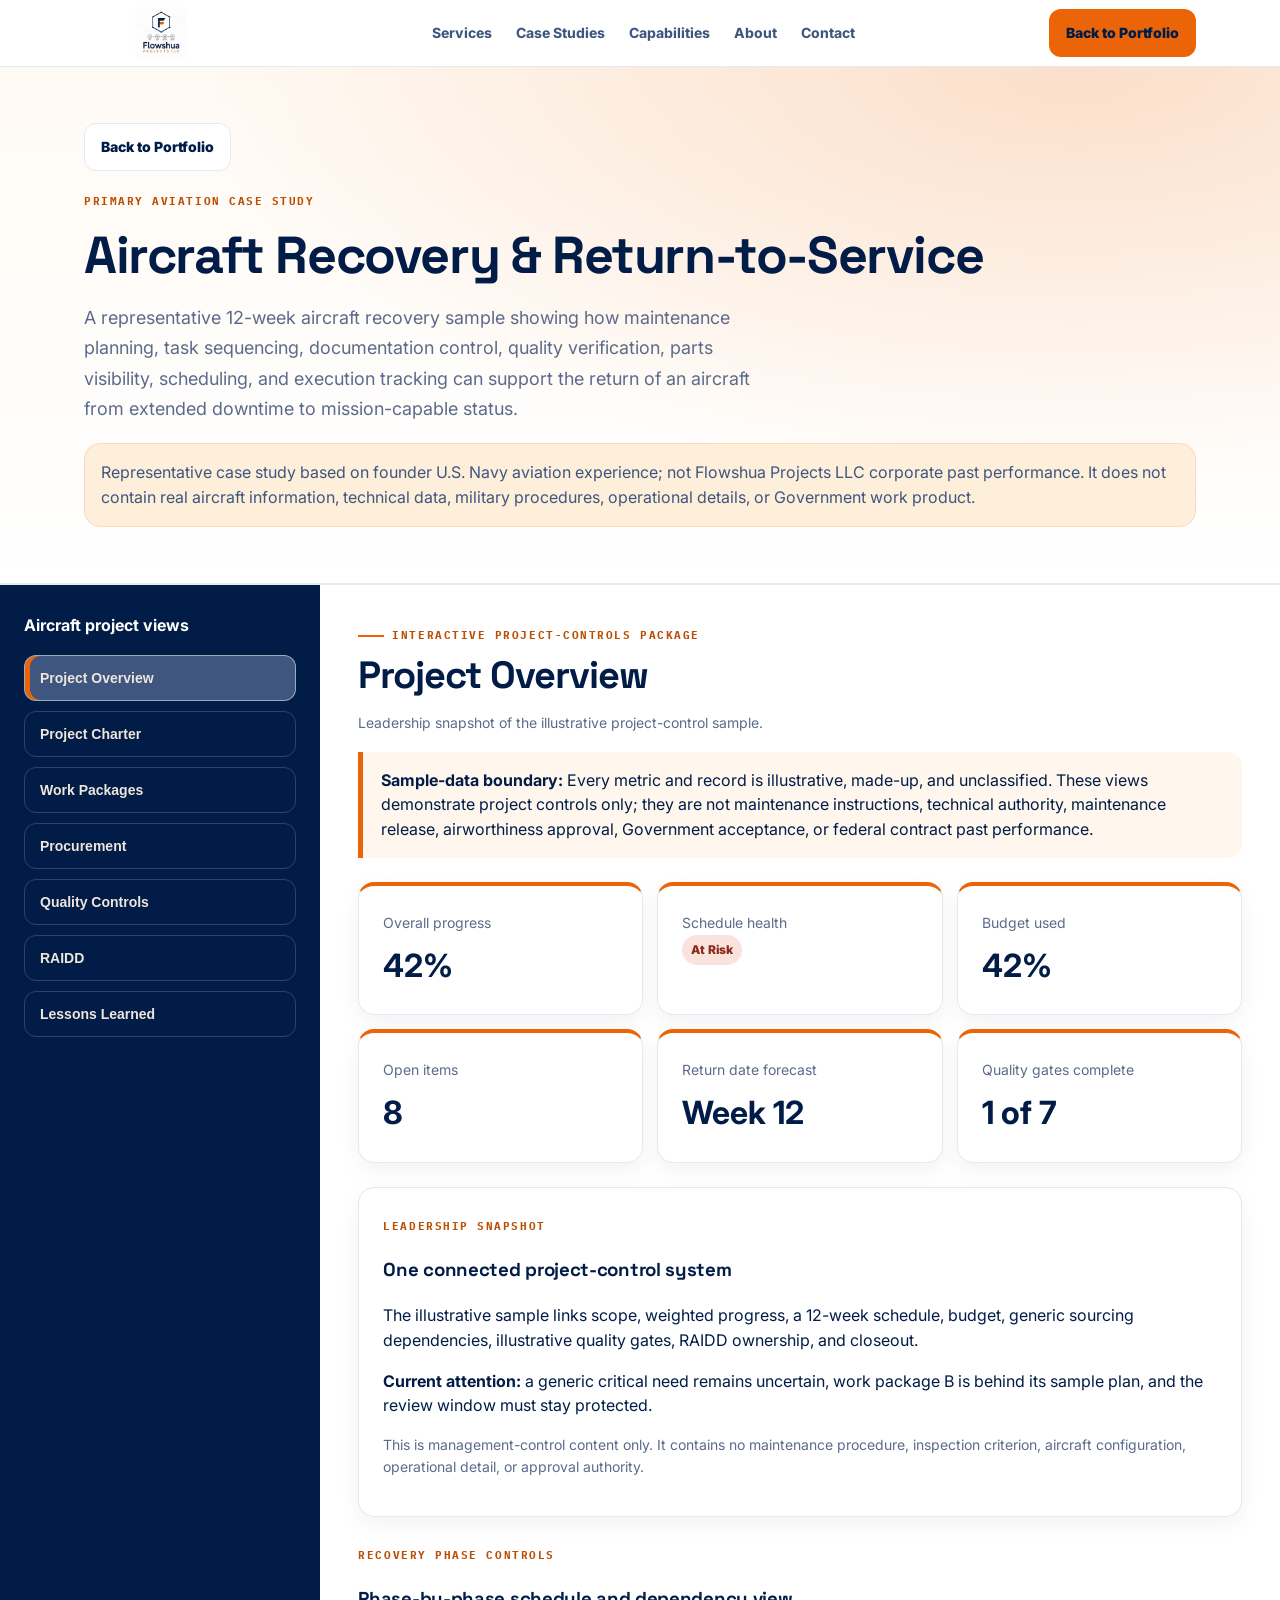
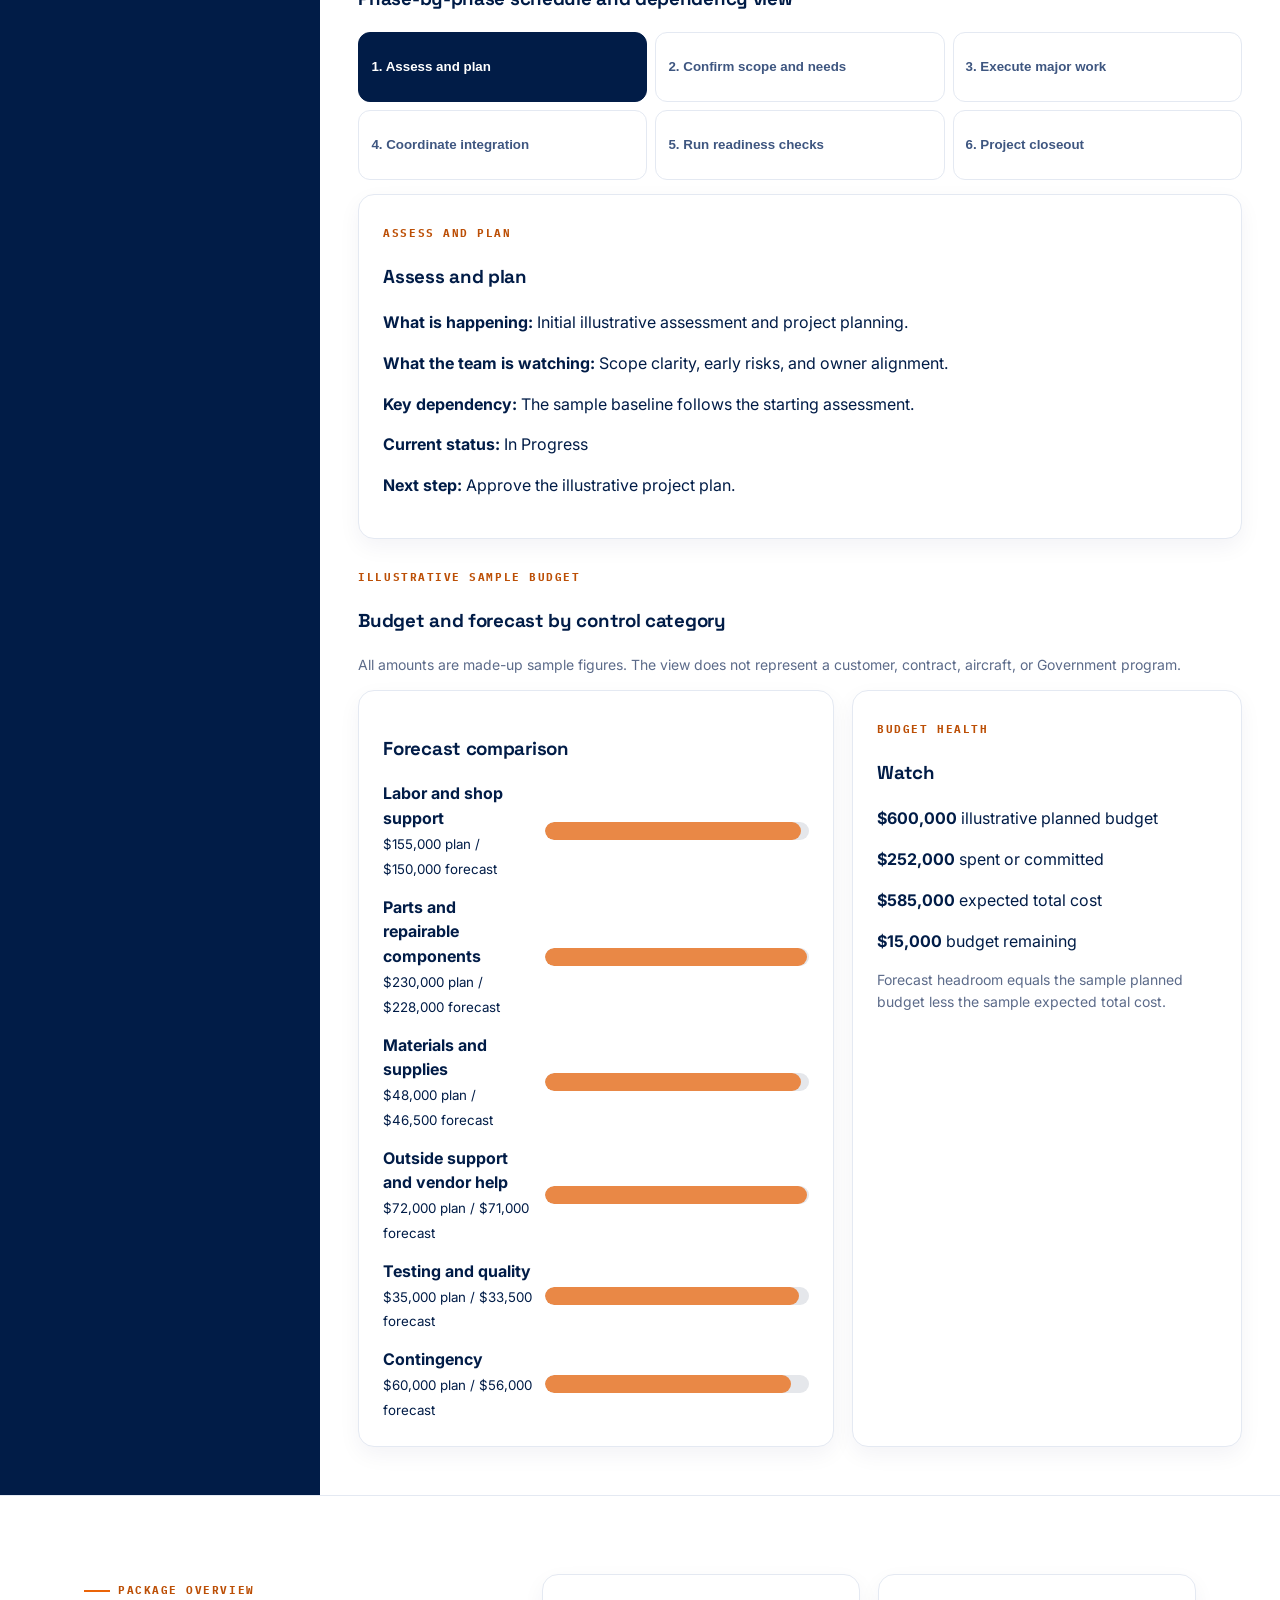
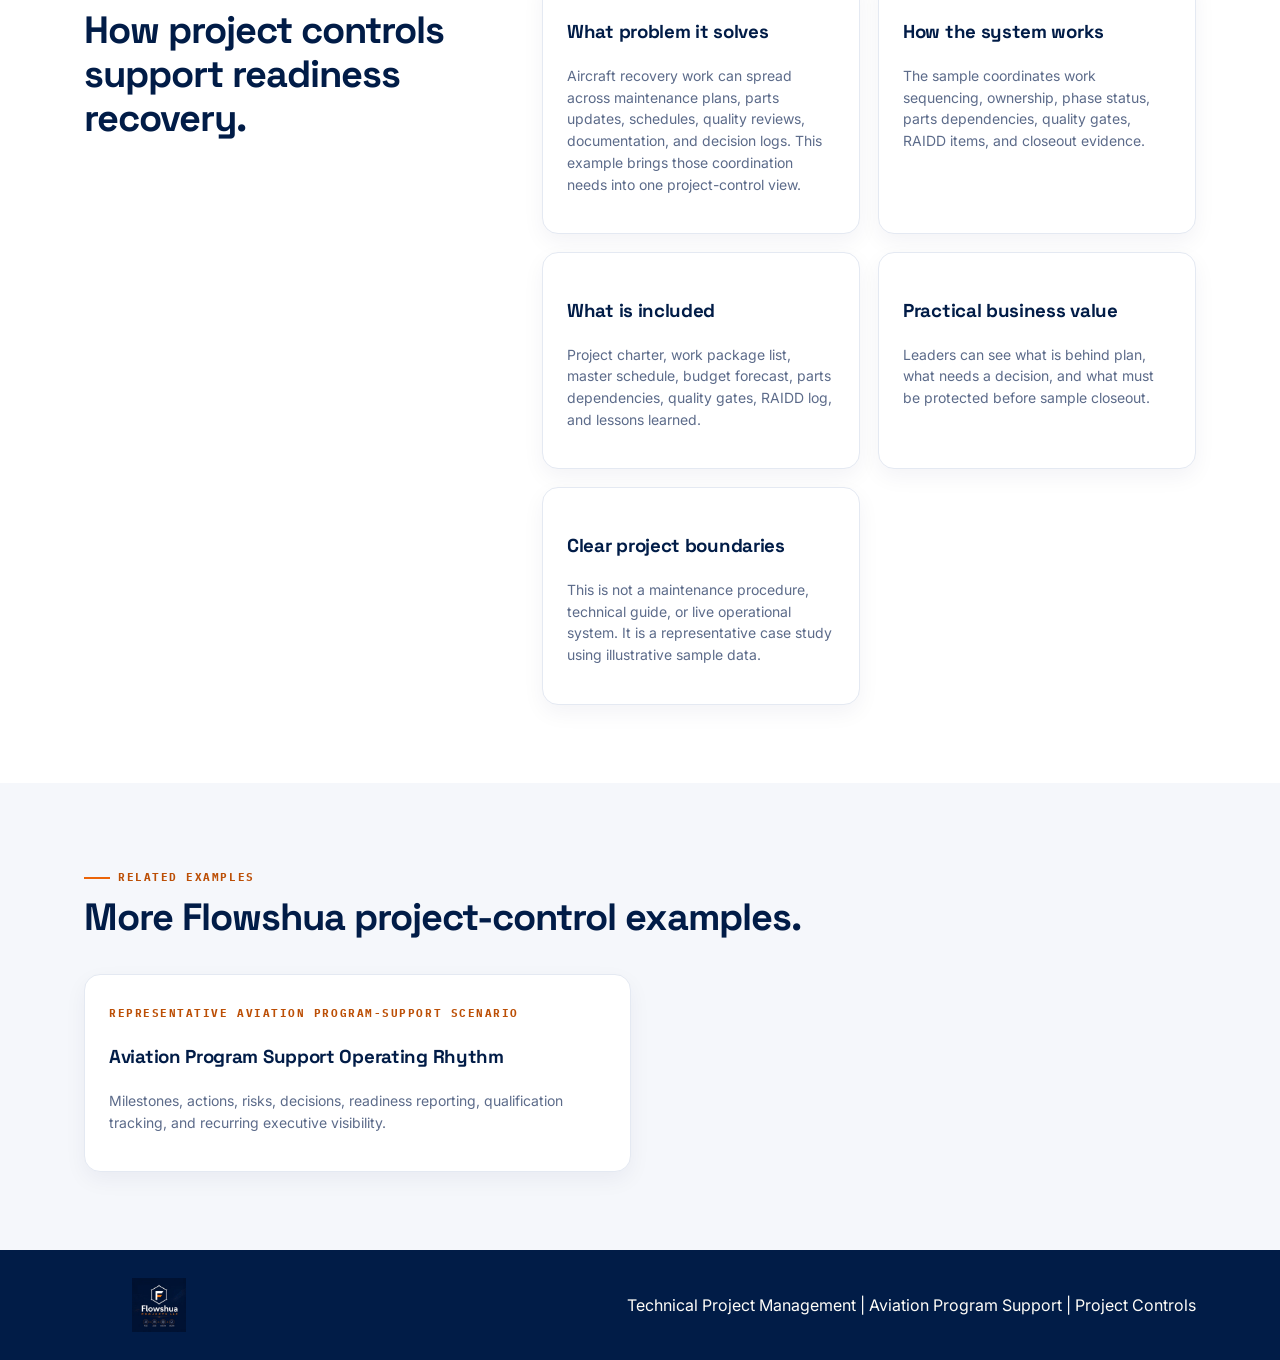
==== commit 27df6d78: "Update Flowshua technical project positioning" ====
--- a/aircraft-return-to-service/index.html
+++ b/aircraft-return-to-service/index.html
@@ -26,7 +26,7 @@
   "name": "Flowshua Projects LLC",
   "url": "https://flowshua.com/aircraft-return-to-service/",
   "logo": "https://flowshua.com/assets/optimized/flowshua-logo-320.webp",
-  "email": "shua@flowshua.com",
+  "email": "joshua@flowshua.com",
   "address": {
     "@type": "PostalAddress",
     "addressLocality": "Virginia Beach",
@@ -144,8 +144,8 @@
 </main>
 <footer class="site-footer">
 <div class="wrap foot">
-<img class="footer-logo" src="../assets/optimized/flowshua-logo-dark-320.webp" alt="Flowshua Projects aviation program support company logo" width="150" height="54" loading="lazy" decoding="async">
-<span>Aviation Program Support | Project Controls &amp; Documentation | Readiness &amp; Compliance</span>
+<img class="footer-logo" src="../assets/optimized/flowshua-logo-dark-320.webp" alt="Flowshua Projects technical project management and aviation program support company logo" width="150" height="54" loading="lazy" decoding="async">
+<span>Technical Project Management | Aviation Program Support | Project Controls</span>
 </div>
 </footer>
 <script src="../assets/site.js">
--- a/assets/site.css
+++ b/assets/site.css
@@ -57,3 +57,5 @@
 .capability-page-header{background:radial-gradient(ellipse at 84% 0%,rgba(235,100,8,.18),transparent 58%),linear-gradient(180deg,#fffaf4,var(--ivory));border-bottom:1px solid var(--taupe);padding:48px 0 42px}.capability-page-intro{max-width:1180px}.capability-page-intro h1{margin-bottom:12px}.capability-page-intro .lead{max-width:900px;margin-bottom:0}.document-actions{display:flex;flex-wrap:wrap;gap:12px;margin-top:24px}.capability-document-section{background:#e9edf2;padding:48px 0}.capability-document-wrap{width:100%;max-width:1160px}.capability-preview-link{display:block;width:100%;max-width:900px;margin:0 auto;background:#fff;border:1px solid rgba(1,28,71,.18);box-shadow:0 20px 50px rgba(1,28,71,.16)}.capability-preview-link:focus-visible{outline:4px solid var(--orange);outline-offset:4px}.capability-preview-link img{display:block;width:100%;height:auto}.capability-contact{padding:54px 0}.capability-contact-card{display:flex;align-items:center;justify-content:space-between;gap:32px;background:var(--paper);border:1px solid var(--taupe);border-left:5px solid var(--orange);border-radius:16px;padding:28px 30px}.capability-contact-card h2{font-size:clamp(24px,2.5vw,32px);margin:0 0 8px}.capability-contact-card p{color:var(--stone);margin:0;max-width:760px}.capability-contact-card .button{flex:none}
 @media(max-width:900px){.capability-page-header{padding:42px 0 36px}.capability-document-section{padding:32px 0}.capability-contact-card{align-items:flex-start;flex-direction:column}}
 @media(max-width:560px){.capability-page-header{padding:36px 0 32px}.document-actions{display:grid}.document-actions .button{width:100%}.capability-document-section{padding:20px 0}.capability-contact{padding:40px 0}.capability-contact-card{padding:24px 20px}.capability-contact-card .button{width:100%}}
+.subcontract-layout{display:grid;grid-template-columns:.9fr 1.1fr;gap:28px;align-items:start}.subcontract-layout .section-head{margin-bottom:0}.subcontract-card{border-left:5px solid var(--orange)}.subcontract-card .credential-list{margin-top:0}.subcontract-card .button{margin-top:18px}.experience-card{border-top:5px solid var(--orange)}.representative-work{display:flex;align-items:center;justify-content:space-between;gap:28px;margin-top:24px;padding:24px;border:1px solid rgba(255,253,248,.18);border-radius:16px}.representative-work h3{margin:8px 0}.representative-work p{margin:0;max-width:680px;color:#dfe7ef}.representative-work .button.secondary{color:var(--charcoal)}.credential-qualifier{margin-top:20px;padding:14px 16px;border-left:4px solid var(--orange);background:rgba(255,253,248,.08);color:#f8f4ea;font-size:14px}
+@media(max-width:900px){.subcontract-layout{grid-template-columns:1fr}.subcontract-layout .section-head{margin-bottom:20px}.representative-work{align-items:flex-start;flex-direction:column}}
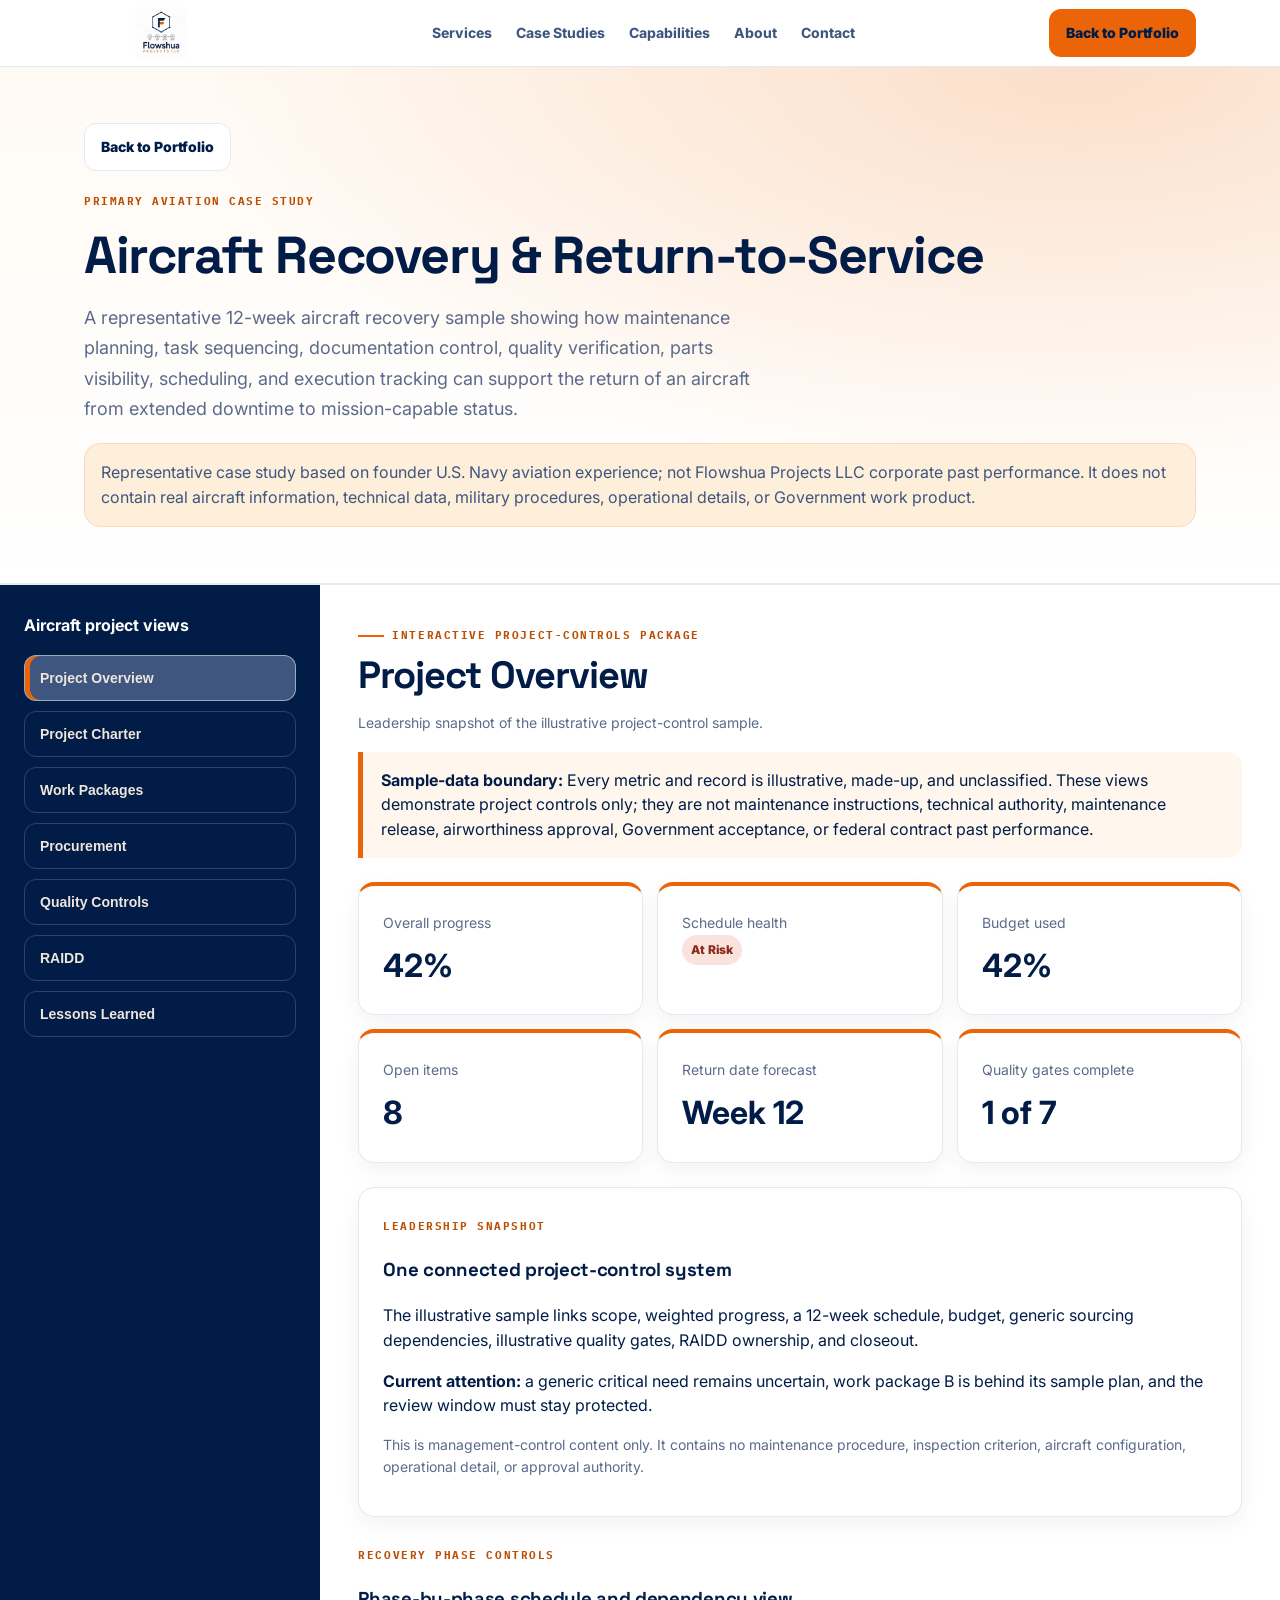
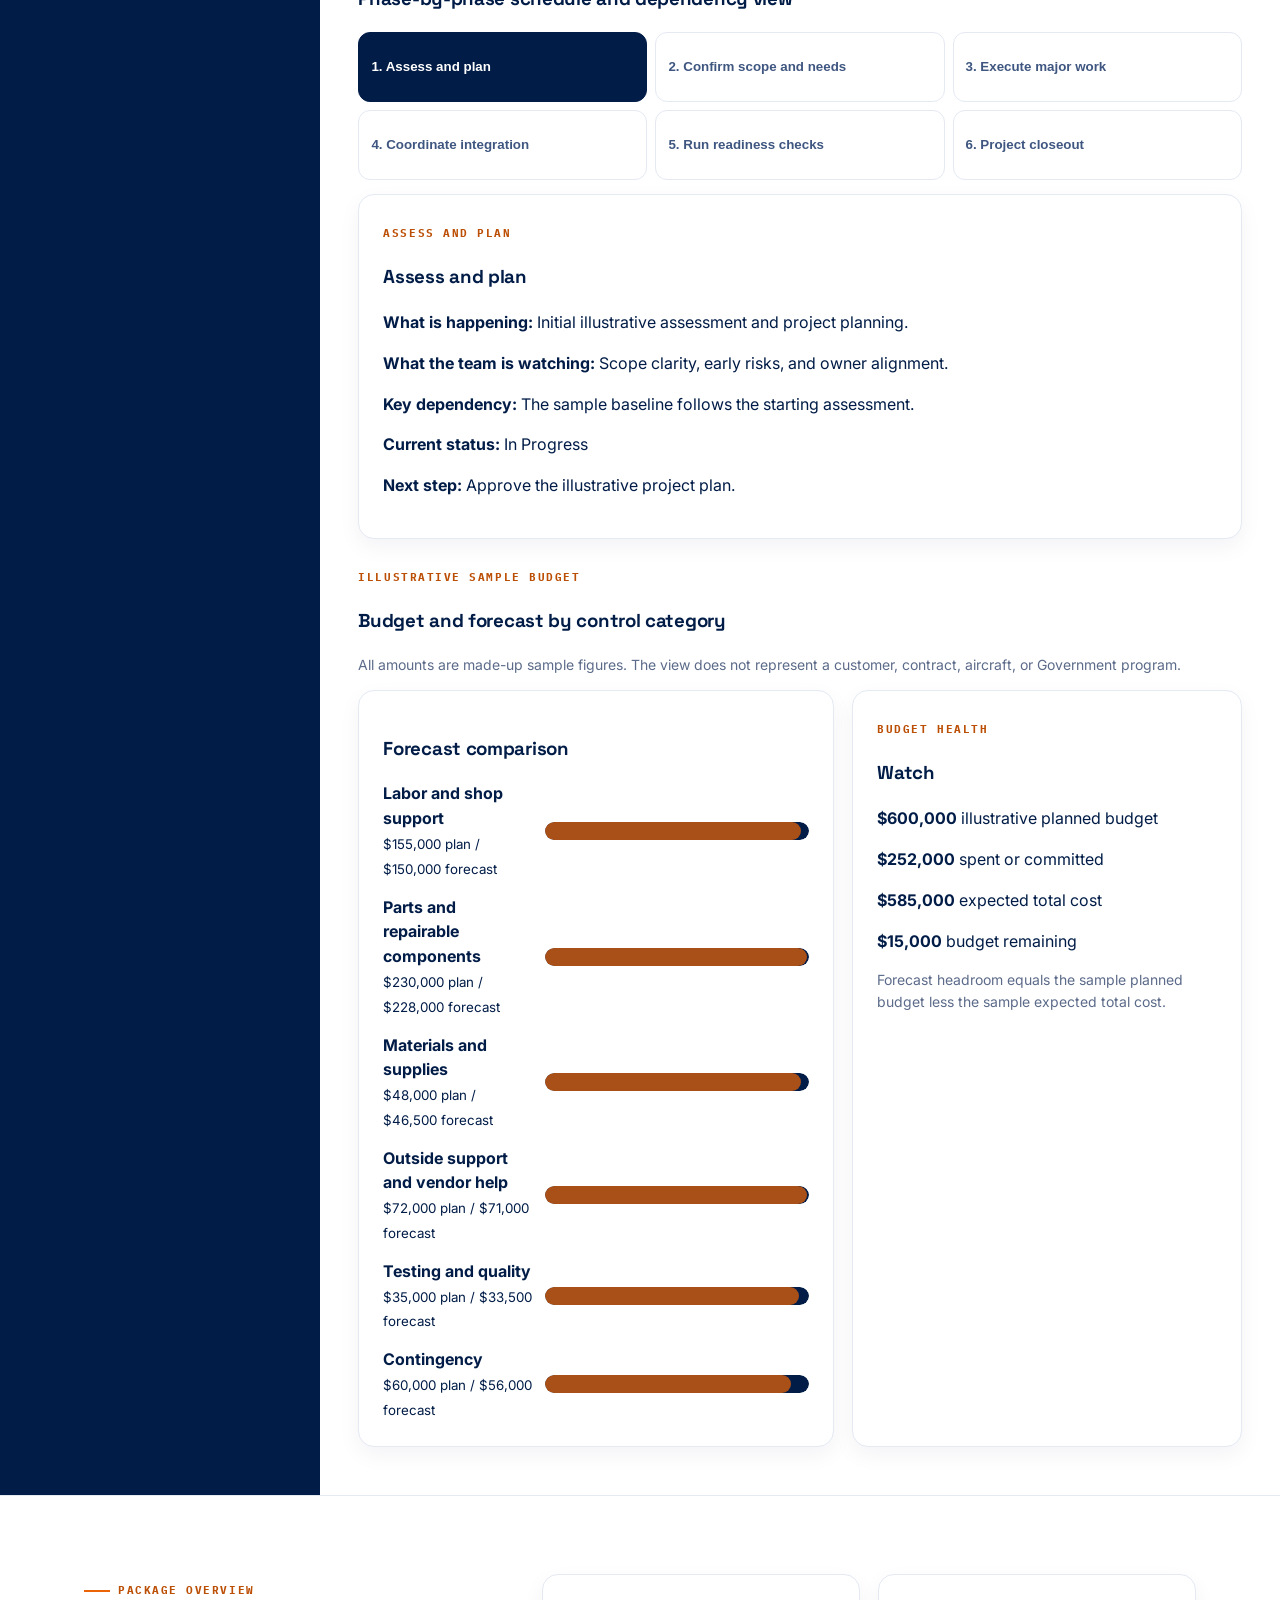
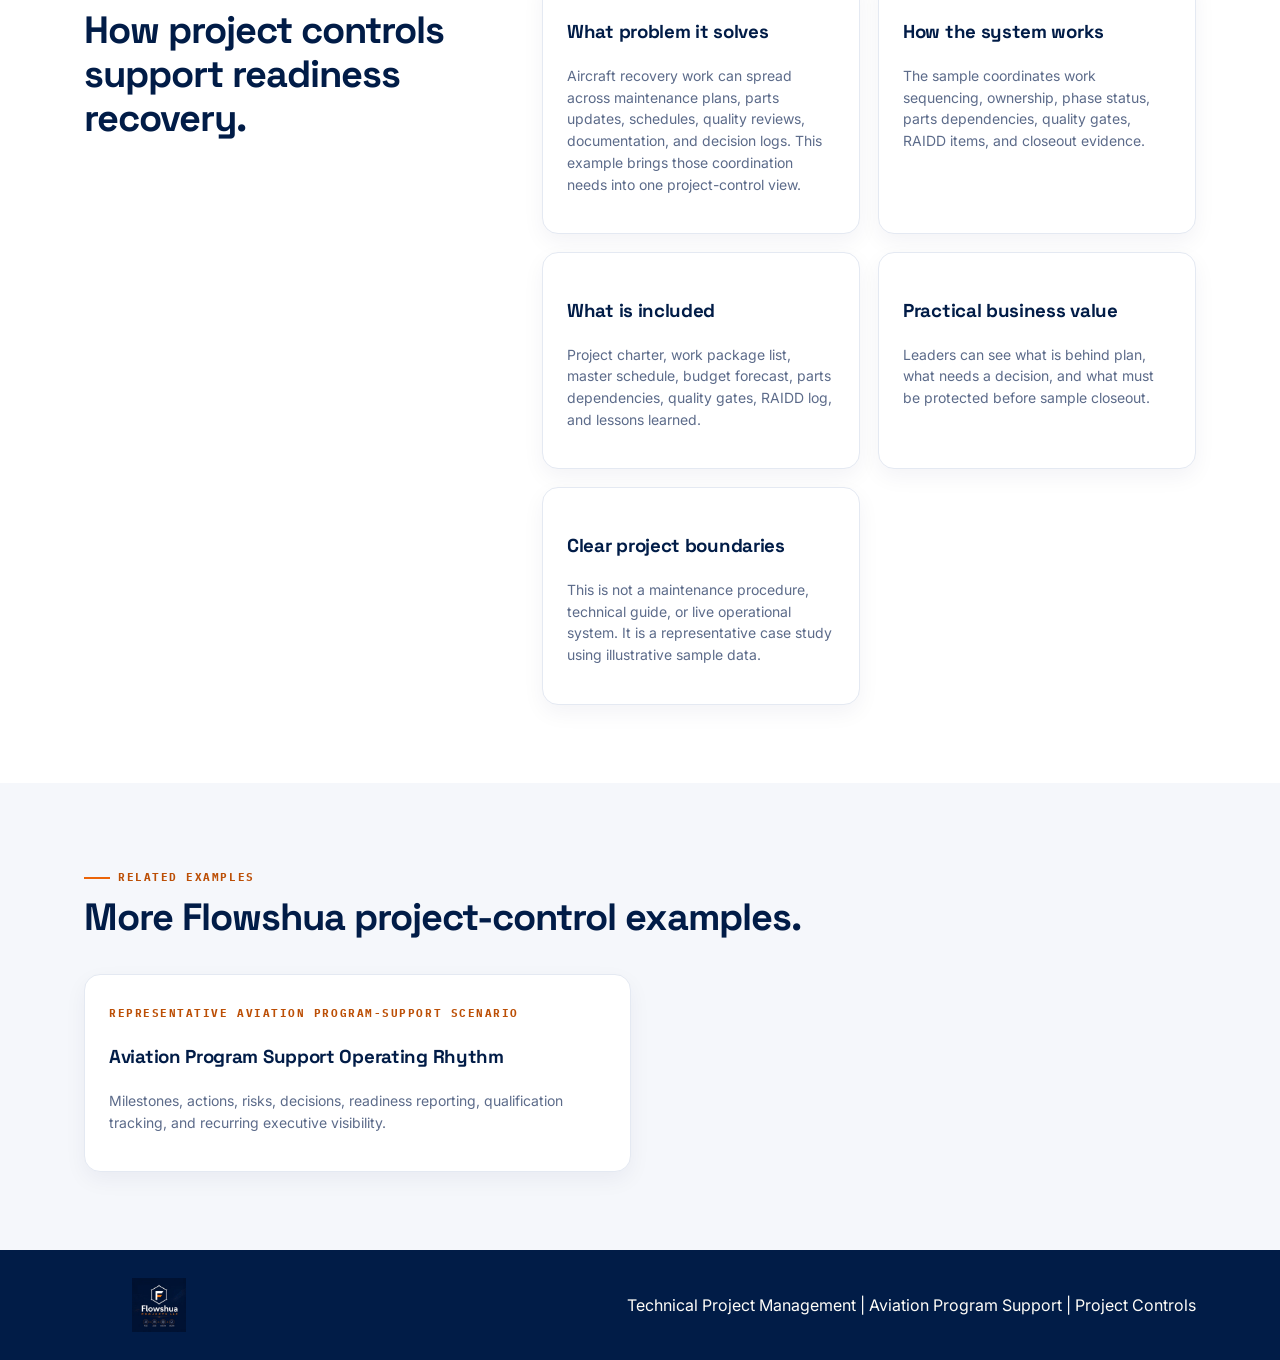
==== commit 3f66f3df: "Repository hygiene issues" ====
--- a/aircraft-return-to-service/index.html
+++ b/aircraft-return-to-service/index.html
@@ -49,7 +49,7 @@
 <link rel="preconnect" href="https://fonts.gstatic.com" crossorigin>
 <link href="https://fonts.googleapis.com/css2?family=Space+Grotesk:wght@500;600;700&family=Inter:wght@400;500;600;700&family=IBM+Plex+Mono:wght@500;600&display=swap" rel="stylesheet">
 <link rel="stylesheet" href="../assets/site.css">
-<style>body{background:var(--ivory)}.metrics{display:grid;grid-template-columns:repeat(3,1fr);gap:14px}.metric{border-top:4px solid var(--orange);min-height:126px}.metric b{display:block;font-size:32px;margin-top:6px}.sample-note{margin:18px 0 0;padding:16px 18px;border-left:5px solid var(--orange);background:#fff7ed;border-radius:0 14px 14px 0}.control{display:grid;grid-template-columns:260px minmax(0,1fr);gap:18px;align-items:stretch}.tab-list,.phase-list,.filter-list{display:grid;gap:8px}.tab-list{align-content:start;background:var(--charcoal);border-radius:20px;padding:18px}.tab-list button{background:transparent;color:#efe6db;border-color:rgba(255,253,248,.2);text-align:left;padding:13px 14px}.tab-list button[aria-pressed=true]{background:var(--mocha);border-color:rgba(255,253,248,.35)}#control-panel{border-top:6px solid var(--orange);min-height:100%;overflow:auto}.data-table{width:100%;border-collapse:collapse;margin-top:16px;font-size:.94rem}.data-table th,.data-table td{padding:11px 10px;border-bottom:1px solid rgba(16,42,67,.14);text-align:left;vertical-align:top}.data-table th{color:var(--navy);background:#f2eee7}.data-table caption{text-align:left;font-weight:700;margin-bottom:8px}.phase-list{grid-template-columns:repeat(3,1fr)}.phase-list button{text-align:left;min-height:70px}.budget-layout,.quality-layout{display:grid;grid-template-columns:1.1fr .9fr;gap:18px}.budget-bars{display:grid;gap:14px}.budget-row{display:grid;grid-template-columns:minmax(150px,1fr) 2fr;gap:12px;align-items:center}.bar-track{height:18px;border-radius:999px;background:#e5e7eb;overflow:hidden}.bar-plan,.bar-forecast{display:block;height:100%;border-radius:999px}.bar-plan{background:var(--navy)}.bar-forecast{background:var(--orange);margin-top:-18px;opacity:.72}.gate-list,.lesson-list{display:grid;gap:12px}.gate,.lesson{padding:15px;border:1px solid rgba(16,42,67,.14);border-radius:14px;background:#fff}.gate-head{display:flex;align-items:flex-start;justify-content:space-between;gap:12px}@media(max-width:900px){.control,.budget-layout,.quality-layout{grid-template-columns:1fr}.metrics,.phase-list{grid-template-columns:repeat(2,1fr)}}@media(max-width:650px){.data-table thead{position:absolute;width:1px;height:1px;overflow:hidden;clip:rect(0 0 0 0)}.data-table,.data-table tbody,.data-table tr,.data-table td{display:block;width:100%}.data-table tr{padding:10px 0;border-bottom:2px solid rgba(16,42,67,.18)}.data-table td{border:0;padding:5px 0}.data-table td::before{content:attr(data-label);display:block;font-size:.78rem;font-weight:700;color:var(--navy);text-transform:uppercase;letter-spacing:.04em}.budget-row{grid-template-columns:1fr}.budget-row .bar-track{margin-bottom:4px}}@media(max-width:560px){.metrics,.phase-list{grid-template-columns:1fr}}.raidd-app{display:grid;grid-template-columns:320px minmax(0,1fr);width:100%;min-height:640px;background:var(--paper);border-top:1px solid var(--taupe);border-bottom:1px solid var(--taupe)}.raidd-side{background:var(--charcoal);color:#fffaf4;padding:28px 24px;display:flex;flex-direction:column;gap:10px}.raidd-side strong{margin-bottom:8px;color:#fff}.raidd-side button{width:100%;background:transparent;color:#efe6db;border:1px solid rgba(230,221,210,.2);border-radius:12px;padding:14px 15px;text-align:left;font-size:14px;font-weight:850;cursor:pointer}.raidd-side button:hover,.raidd-side button[aria-pressed=true]{background:var(--mocha);border-color:rgba(255,253,248,.5);box-shadow:inset 5px 0 0 var(--orange)}.raidd-workspace{min-width:0;padding:34px clamp(24px,3vw,58px) 44px}.raidd-workspace-head{max-width:900px}.raidd-summary{display:grid;grid-template-columns:repeat(4,minmax(0,1fr));gap:14px;margin:24px 0 18px}.raidd-metric{background:var(--paper);border:1px solid var(--taupe);border-top:4px solid var(--orange);border-radius:16px;padding:16px;min-height:112px}.raidd-metric span{display:block;color:var(--stone);font-size:13px}.raidd-metric strong{display:block;color:var(--charcoal);font-size:30px;line-height:1.1;margin-top:8px}.raidd-table-wrap{overflow-x:auto;background:var(--paper);border:1px solid var(--taupe);border-radius:18px}.raidd-table-wrap .data-table{margin:0;min-width:920px}.raidd-table-wrap .data-table caption{padding:16px 16px 0}.raidd-table-wrap .data-table th:first-child,.raidd-table-wrap .data-table td:first-child{padding-left:16px}.raidd-table-wrap .data-table th:last-child,.raidd-table-wrap .data-table td:last-child{padding-right:16px}@media(max-width:1100px){.raidd-app{grid-template-columns:250px minmax(0,1fr)}.raidd-summary{grid-template-columns:repeat(2,minmax(0,1fr))}}@media(max-width:900px){.raidd-app{grid-template-columns:1fr;min-height:0}.raidd-side{padding:20px;display:grid;grid-template-columns:repeat(3,minmax(0,1fr))}.raidd-side strong{grid-column:1/-1}.raidd-workspace{padding:26px 20px 36px}}@media(max-width:650px){.raidd-table-wrap{overflow:visible;border:0;background:transparent}.raidd-table-wrap .data-table{min-width:0}.raidd-table-wrap .data-table caption{padding:0 0 10px}.raidd-table-wrap .data-table tr{background:var(--paper);border:1px solid var(--taupe);border-radius:16px;padding:14px;margin-bottom:12px}.raidd-table-wrap .data-table td,.raidd-table-wrap .data-table td:first-child,.raidd-table-wrap .data-table td:last-child{padding:5px 12px}}@media(max-width:560px){.raidd-side{grid-template-columns:1fr;padding:18px 16px}.raidd-side strong{grid-column:auto}.raidd-summary{grid-template-columns:repeat(2,minmax(0,1fr));gap:10px}.raidd-metric{min-height:100px;padding:14px}.raidd-metric strong{font-size:26px}.raidd-workspace{padding:24px 16px 32px}}.aircraft-app{display:grid;grid-template-columns:320px minmax(0,1fr);width:100%;background:var(--ivory);border-top:1px solid var(--taupe);border-bottom:1px solid var(--taupe)}.aircraft-side{background:var(--charcoal);color:#fffaf4;padding:28px 24px;display:flex;flex-direction:column;gap:10px}.aircraft-side strong{margin-bottom:8px;color:#fff}.aircraft-side button{width:100%;background:transparent;color:#efe6db;border:1px solid rgba(230,221,210,.2);border-radius:12px;padding:14px 15px;text-align:left;font-size:14px;font-weight:850;cursor:pointer}.aircraft-side button:hover,.aircraft-side button[aria-pressed=true]{background:var(--mocha);border-color:rgba(255,253,248,.5);box-shadow:inset 5px 0 0 var(--orange)}.aircraft-main{min-width:0;padding:34px clamp(24px,3vw,58px) 48px}.aircraft-app-head{max-width:940px;margin-bottom:24px}.aircraft-workspace{min-width:0}.workspace-section{margin-top:24px}.workspace-section-head{max-width:900px;margin-bottom:14px}.workspace-card{max-width:none}.app-table-wrap{overflow-x:auto;background:var(--paper);border:1px solid var(--taupe);border-radius:18px}.app-table-wrap .data-table{margin:0;min-width:980px}.app-table-wrap .data-table caption{padding:16px 16px 0}.app-table-wrap .data-table th,.app-table-wrap .data-table td{padding:9px 9px}.app-table-wrap .data-table th:first-child,.app-table-wrap .data-table td:first-child{padding-left:14px}.app-table-wrap .data-table th:last-child,.app-table-wrap .data-table td:last-child{padding-right:14px}.app-gate-list,.app-lesson-list{display:grid;grid-template-columns:repeat(2,minmax(0,1fr));gap:12px}.raidd-subnav{display:flex;flex-wrap:wrap;gap:8px;margin:0 0 18px}.raidd-subnav button{border:1px solid var(--taupe);background:var(--paper);border-radius:12px;padding:10px 13px;color:var(--mocha);font-weight:850;cursor:pointer}.raidd-subnav button[aria-pressed=true]{background:var(--charcoal);border-color:var(--charcoal);color:#fff}.aircraft-workspace .raidd-summary{margin-top:16px}@media(max-width:1100px){.aircraft-app{grid-template-columns:250px minmax(0,1fr)}.aircraft-main{padding:30px 24px 42px}.app-gate-list,.app-lesson-list{grid-template-columns:1fr}}@media(max-width:900px){.aircraft-app{grid-template-columns:1fr;min-height:0}.aircraft-side{padding:20px;display:grid;grid-template-columns:repeat(2,minmax(0,1fr))}.aircraft-side strong{grid-column:1/-1}.aircraft-main{padding:28px 20px 40px}.app-table-wrap{max-width:100%}}@media(max-width:650px){.app-table-wrap{overflow:visible;border:0;background:transparent}.app-table-wrap .data-table{min-width:0}.app-table-wrap .data-table caption{padding:0 0 10px}.app-table-wrap .data-table tr{background:var(--paper);border:1px solid var(--taupe);border-radius:16px;padding:12px;margin-bottom:10px}.app-table-wrap .data-table td,.app-table-wrap .data-table td:first-child,.app-table-wrap .data-table td:last-child{padding:4px 10px}.raidd-subnav{display:grid;grid-template-columns:repeat(2,minmax(0,1fr))}.raidd-subnav button{width:100%}}@media(max-width:560px){.aircraft-side{grid-template-columns:1fr;padding:18px 16px}.aircraft-side strong{grid-column:auto}.aircraft-main{padding:24px 16px 34px}.raidd-subnav{grid-template-columns:1fr}.app-gate-list,.app-lesson-list{gap:10px}}</style>
+<style>body{background:var(--ivory)}.metrics{display:grid;grid-template-columns:repeat(3,1fr);gap:14px}.metric{border-top:4px solid var(--orange);min-height:126px}.metric b{display:block;font-size:32px;margin-top:6px}.sample-note{margin:18px 0 0;padding:16px 18px;border-left:5px solid var(--orange);background:#fff7ed;border-radius:0 14px 14px 0}.control{display:grid;grid-template-columns:260px minmax(0,1fr);gap:18px;align-items:stretch}.tab-list,.phase-list,.filter-list{display:grid;gap:8px}.tab-list{align-content:start;background:var(--charcoal);border-radius:20px;padding:18px}.tab-list button{background:transparent;color:#efe6db;border-color:rgba(255,253,248,.2);text-align:left;padding:13px 14px}.tab-list button[aria-pressed=true]{background:var(--mocha);border-color:rgba(255,253,248,.35)}#control-panel{border-top:6px solid var(--orange);min-height:100%;overflow:auto}.data-table{width:100%;border-collapse:collapse;margin-top:16px;font-size:.94rem}.data-table th,.data-table td{padding:11px 10px;border-bottom:1px solid rgba(16,42,67,.14);text-align:left;vertical-align:top}.data-table th{color:var(--charcoal);background:#f2eee7}.data-table caption{text-align:left;font-weight:700;margin-bottom:8px}.phase-list{grid-template-columns:repeat(3,1fr)}.phase-list button{text-align:left;min-height:70px}.budget-layout,.quality-layout{display:grid;grid-template-columns:1.1fr .9fr;gap:18px}.budget-bars{display:grid;gap:14px}.budget-row{display:grid;grid-template-columns:minmax(150px,1fr) 2fr;gap:12px;align-items:center}.bar-track{height:18px;border-radius:999px;background:#e5e7eb;overflow:hidden}.bar-plan,.bar-forecast{display:block;height:100%;border-radius:999px}.bar-plan{background:var(--charcoal)}.bar-forecast{background:var(--orange);margin-top:-18px;opacity:.72}.gate-list,.lesson-list{display:grid;gap:12px}.gate,.lesson{padding:15px;border:1px solid rgba(16,42,67,.14);border-radius:14px;background:#fff}.gate-head{display:flex;align-items:flex-start;justify-content:space-between;gap:12px}@media(max-width:900px){.control,.budget-layout,.quality-layout{grid-template-columns:1fr}.metrics,.phase-list{grid-template-columns:repeat(2,1fr)}}@media(max-width:650px){.data-table thead{position:absolute;width:1px;height:1px;overflow:hidden;clip:rect(0 0 0 0)}.data-table,.data-table tbody,.data-table tr,.data-table td{display:block;width:100%}.data-table tr{padding:10px 0;border-bottom:2px solid rgba(16,42,67,.18)}.data-table td{border:0;padding:5px 0}.data-table td::before{content:attr(data-label);display:block;font-size:.78rem;font-weight:700;color:var(--charcoal);text-transform:uppercase;letter-spacing:.04em}.budget-row{grid-template-columns:1fr}.budget-row .bar-track{margin-bottom:4px}}@media(max-width:560px){.metrics,.phase-list{grid-template-columns:1fr}}.raidd-app{display:grid;grid-template-columns:320px minmax(0,1fr);width:100%;min-height:640px;background:var(--paper);border-top:1px solid var(--taupe);border-bottom:1px solid var(--taupe)}.raidd-side{background:var(--charcoal);color:#fffaf4;padding:28px 24px;display:flex;flex-direction:column;gap:10px}.raidd-side strong{margin-bottom:8px;color:#fff}.raidd-side button{width:100%;background:transparent;color:#efe6db;border:1px solid rgba(230,221,210,.2);border-radius:12px;padding:14px 15px;text-align:left;font-size:14px;font-weight:850;cursor:pointer}.raidd-side button:hover,.raidd-side button[aria-pressed=true]{background:var(--mocha);border-color:rgba(255,253,248,.5);box-shadow:inset 5px 0 0 var(--orange)}.raidd-workspace{min-width:0;padding:34px clamp(24px,3vw,58px) 44px}.raidd-workspace-head{max-width:900px}.raidd-summary{display:grid;grid-template-columns:repeat(4,minmax(0,1fr));gap:14px;margin:24px 0 18px}.raidd-metric{background:var(--paper);border:1px solid var(--taupe);border-top:4px solid var(--orange);border-radius:16px;padding:16px;min-height:112px}.raidd-metric span{display:block;color:var(--stone);font-size:13px}.raidd-metric strong{display:block;color:var(--charcoal);font-size:30px;line-height:1.1;margin-top:8px}.raidd-table-wrap{overflow-x:auto;background:var(--paper);border:1px solid var(--taupe);border-radius:18px}.raidd-table-wrap .data-table{margin:0;min-width:920px}.raidd-table-wrap .data-table caption{padding:16px 16px 0}.raidd-table-wrap .data-table th:first-child,.raidd-table-wrap .data-table td:first-child{padding-left:16px}.raidd-table-wrap .data-table th:last-child,.raidd-table-wrap .data-table td:last-child{padding-right:16px}@media(max-width:1100px){.raidd-app{grid-template-columns:250px minmax(0,1fr)}.raidd-summary{grid-template-columns:repeat(2,minmax(0,1fr))}}@media(max-width:900px){.raidd-app{grid-template-columns:1fr;min-height:0}.raidd-side{padding:20px;display:grid;grid-template-columns:repeat(3,minmax(0,1fr))}.raidd-side strong{grid-column:1/-1}.raidd-workspace{padding:26px 20px 36px}}@media(max-width:650px){.raidd-table-wrap{overflow:visible;border:0;background:transparent}.raidd-table-wrap .data-table{min-width:0}.raidd-table-wrap .data-table caption{padding:0 0 10px}.raidd-table-wrap .data-table tr{background:var(--paper);border:1px solid var(--taupe);border-radius:16px;padding:14px;margin-bottom:12px}.raidd-table-wrap .data-table td,.raidd-table-wrap .data-table td:first-child,.raidd-table-wrap .data-table td:last-child{padding:5px 12px}}@media(max-width:560px){.raidd-side{grid-template-columns:1fr;padding:18px 16px}.raidd-side strong{grid-column:auto}.raidd-summary{grid-template-columns:repeat(2,minmax(0,1fr));gap:10px}.raidd-metric{min-height:100px;padding:14px}.raidd-metric strong{font-size:26px}.raidd-workspace{padding:24px 16px 32px}}.aircraft-app{display:grid;grid-template-columns:320px minmax(0,1fr);width:100%;background:var(--ivory);border-top:1px solid var(--taupe);border-bottom:1px solid var(--taupe)}.aircraft-side{background:var(--charcoal);color:#fffaf4;padding:28px 24px;display:flex;flex-direction:column;gap:10px}.aircraft-side strong{margin-bottom:8px;color:#fff}.aircraft-side button{width:100%;background:transparent;color:#efe6db;border:1px solid rgba(230,221,210,.2);border-radius:12px;padding:14px 15px;text-align:left;font-size:14px;font-weight:850;cursor:pointer}.aircraft-side button:hover,.aircraft-side button[aria-pressed=true]{background:var(--mocha);border-color:rgba(255,253,248,.5);box-shadow:inset 5px 0 0 var(--orange)}.aircraft-main{min-width:0;padding:34px clamp(24px,3vw,58px) 48px}.aircraft-app-head{max-width:940px;margin-bottom:24px}.aircraft-workspace{min-width:0}.workspace-section{margin-top:24px}.workspace-section-head{max-width:900px;margin-bottom:14px}.workspace-card{max-width:none}.app-table-wrap{overflow-x:auto;background:var(--paper);border:1px solid var(--taupe);border-radius:18px}.app-table-wrap .data-table{margin:0;min-width:980px}.app-table-wrap .data-table caption{padding:16px 16px 0}.app-table-wrap .data-table th,.app-table-wrap .data-table td{padding:9px 9px}.app-table-wrap .data-table th:first-child,.app-table-wrap .data-table td:first-child{padding-left:14px}.app-table-wrap .data-table th:last-child,.app-table-wrap .data-table td:last-child{padding-right:14px}.app-gate-list,.app-lesson-list{display:grid;grid-template-columns:repeat(2,minmax(0,1fr));gap:12px}.raidd-subnav{display:flex;flex-wrap:wrap;gap:8px;margin:0 0 18px}.raidd-subnav button{border:1px solid var(--taupe);background:var(--paper);border-radius:12px;padding:10px 13px;color:var(--mocha);font-weight:850;cursor:pointer}.raidd-subnav button[aria-pressed=true]{background:var(--charcoal);border-color:var(--charcoal);color:#fff}.aircraft-workspace .raidd-summary{margin-top:16px}@media(max-width:1100px){.aircraft-app{grid-template-columns:250px minmax(0,1fr)}.aircraft-main{padding:30px 24px 42px}.app-gate-list,.app-lesson-list{grid-template-columns:1fr}}@media(max-width:900px){.aircraft-app{grid-template-columns:1fr;min-height:0}.aircraft-side{padding:20px;display:grid;grid-template-columns:repeat(2,minmax(0,1fr))}.aircraft-side strong{grid-column:1/-1}.aircraft-main{padding:28px 20px 40px}.app-table-wrap{max-width:100%}}@media(max-width:650px){.app-table-wrap{overflow:visible;border:0;background:transparent}.app-table-wrap .data-table{min-width:0}.app-table-wrap .data-table caption{padding:0 0 10px}.app-table-wrap .data-table tr{background:var(--paper);border:1px solid var(--taupe);border-radius:16px;padding:12px;margin-bottom:10px}.app-table-wrap .data-table td,.app-table-wrap .data-table td:first-child,.app-table-wrap .data-table td:last-child{padding:4px 10px}.raidd-subnav{display:grid;grid-template-columns:repeat(2,minmax(0,1fr))}.raidd-subnav button{width:100%}}@media(max-width:560px){.aircraft-side{grid-template-columns:1fr;padding:18px 16px}.aircraft-side strong{grid-column:auto}.aircraft-main{padding:24px 16px 34px}.raidd-subnav{grid-template-columns:1fr}.app-gate-list,.app-lesson-list{gap:10px}}</style>
 </head>
 <body>
 <a class="skip-link" href="#main-content">Skip to main content</a>
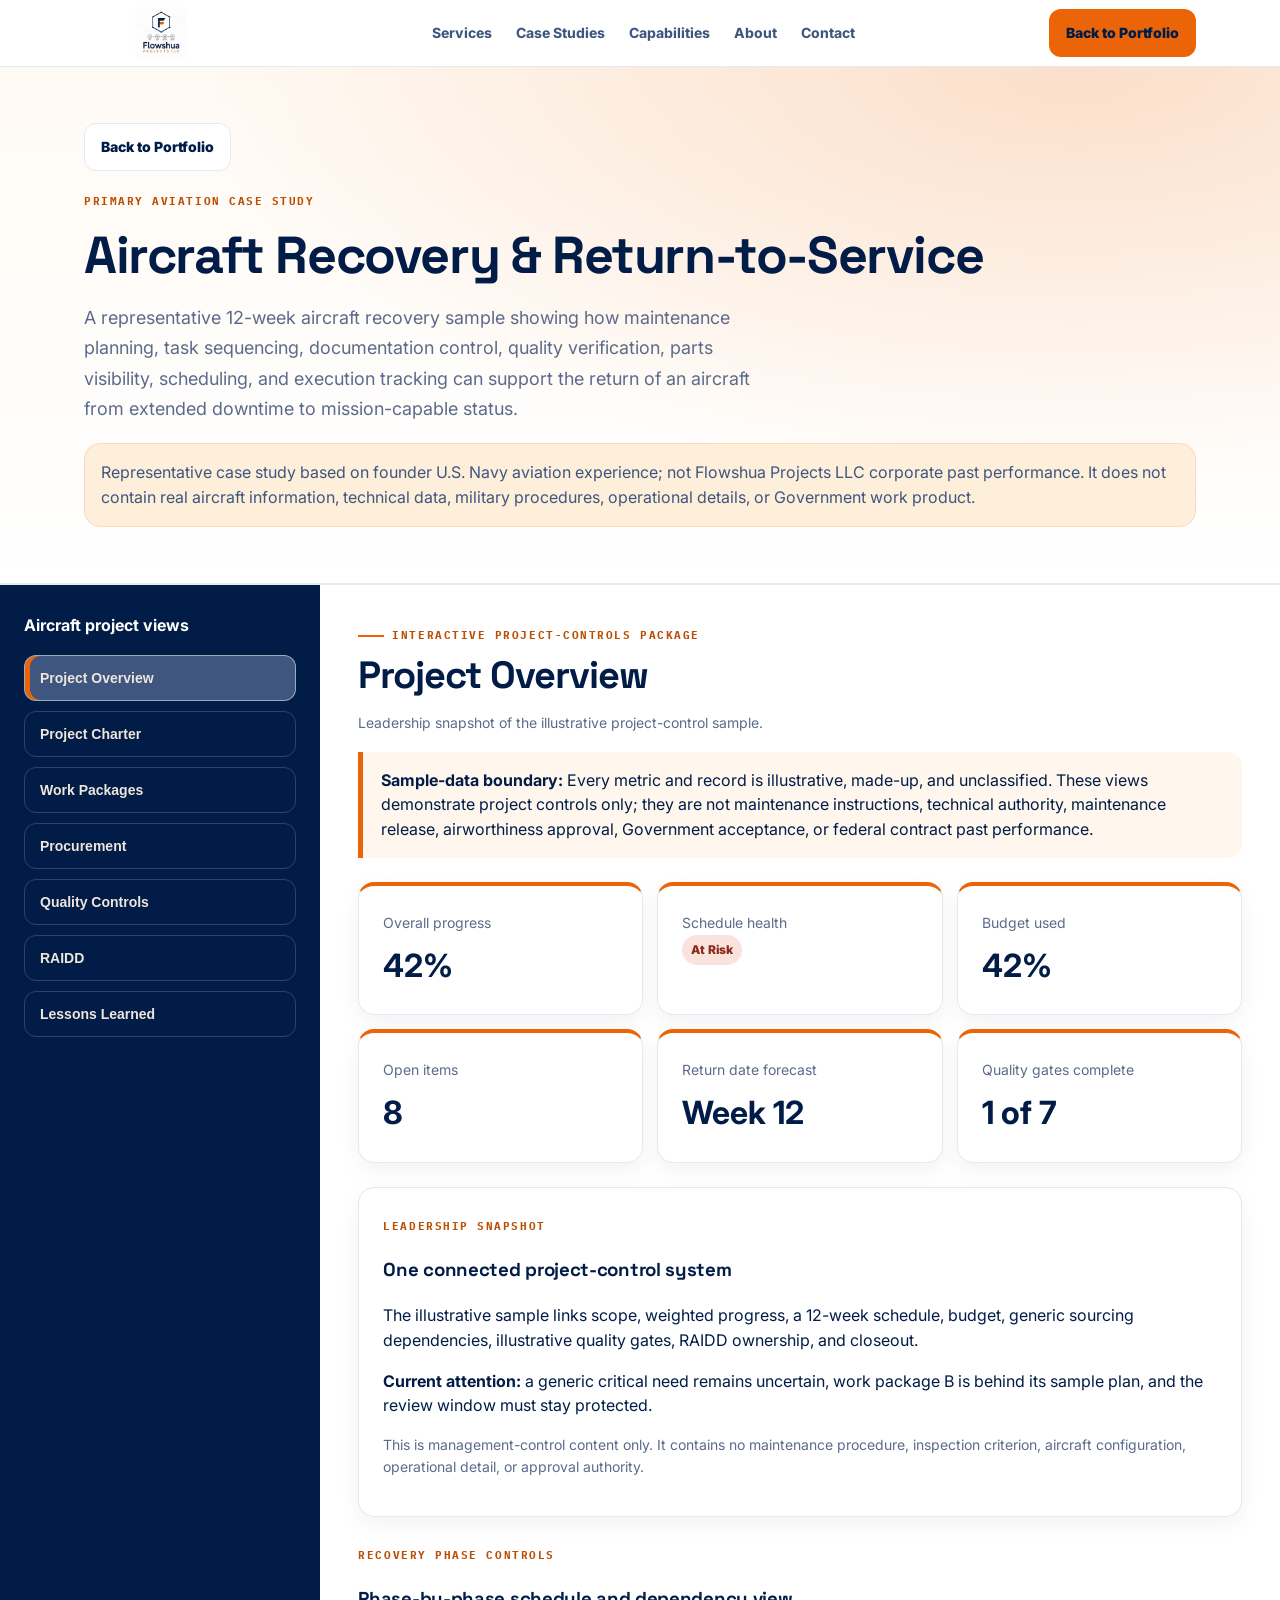
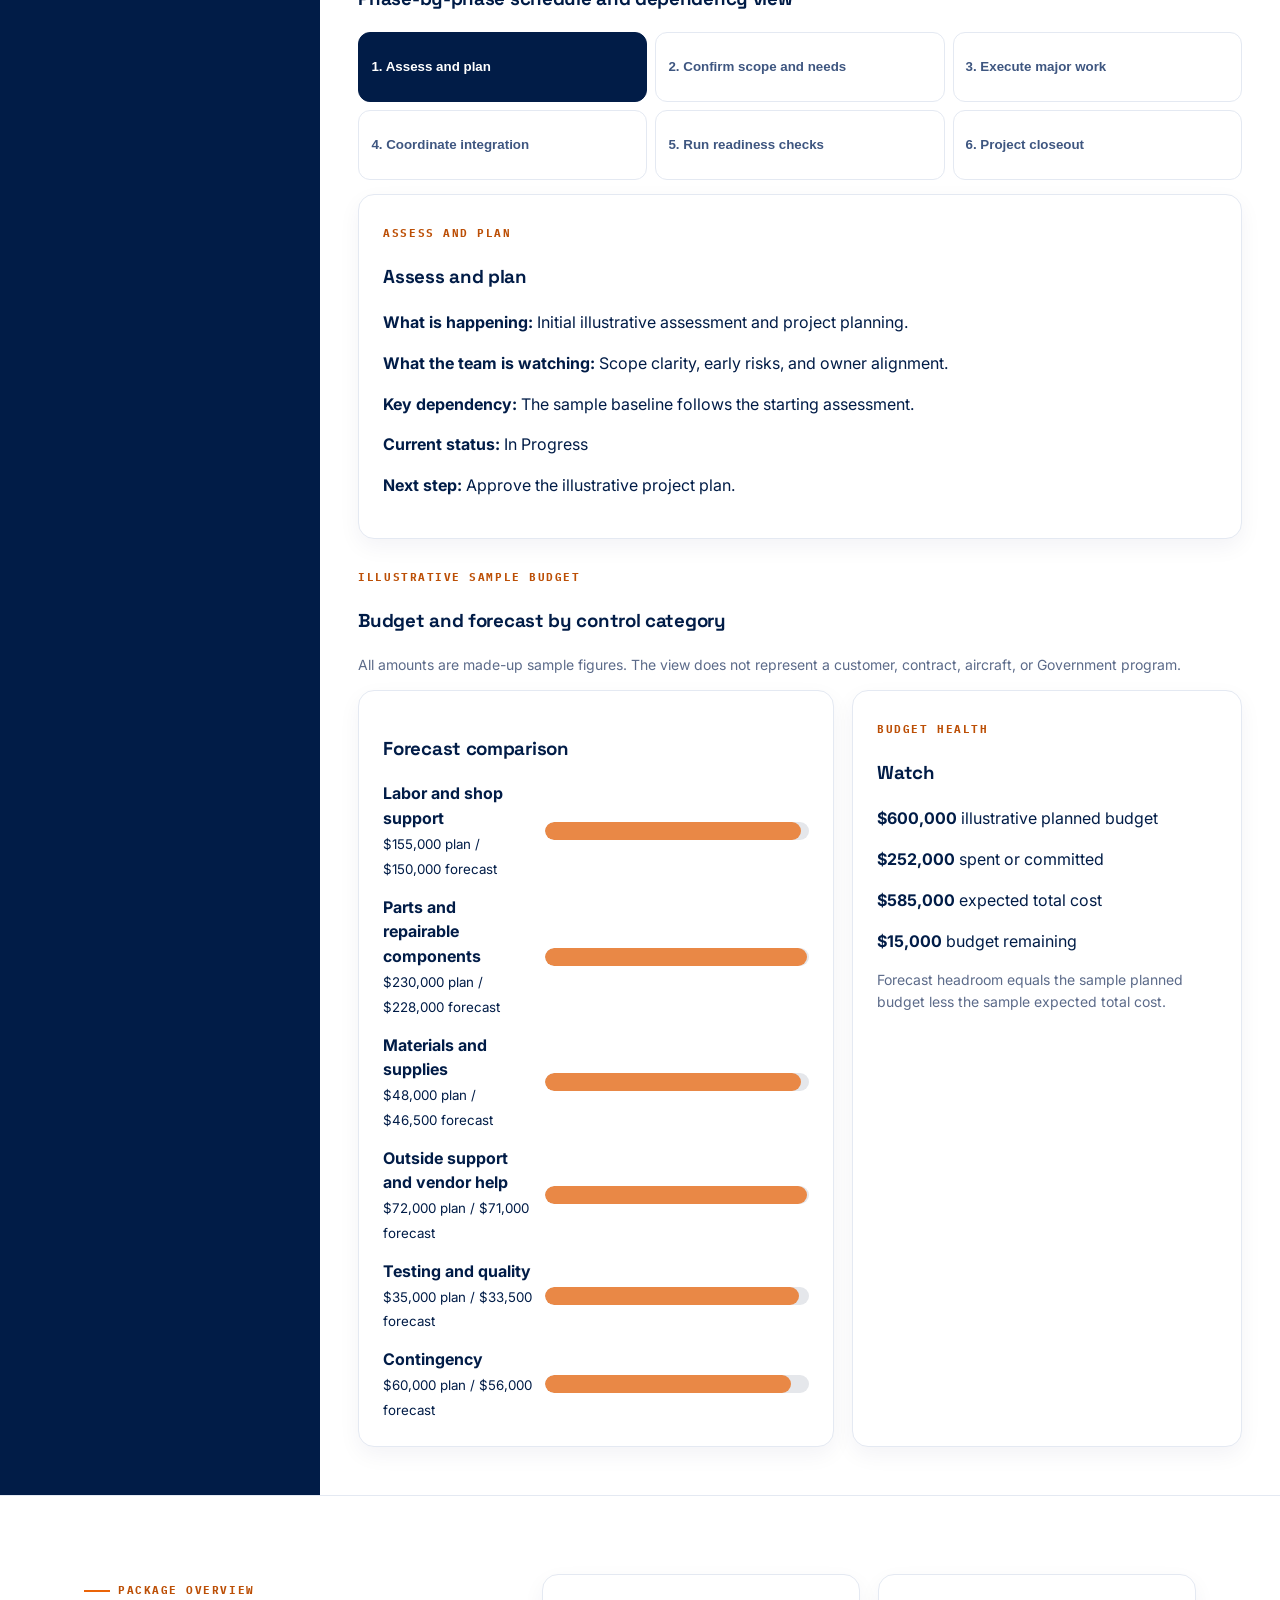
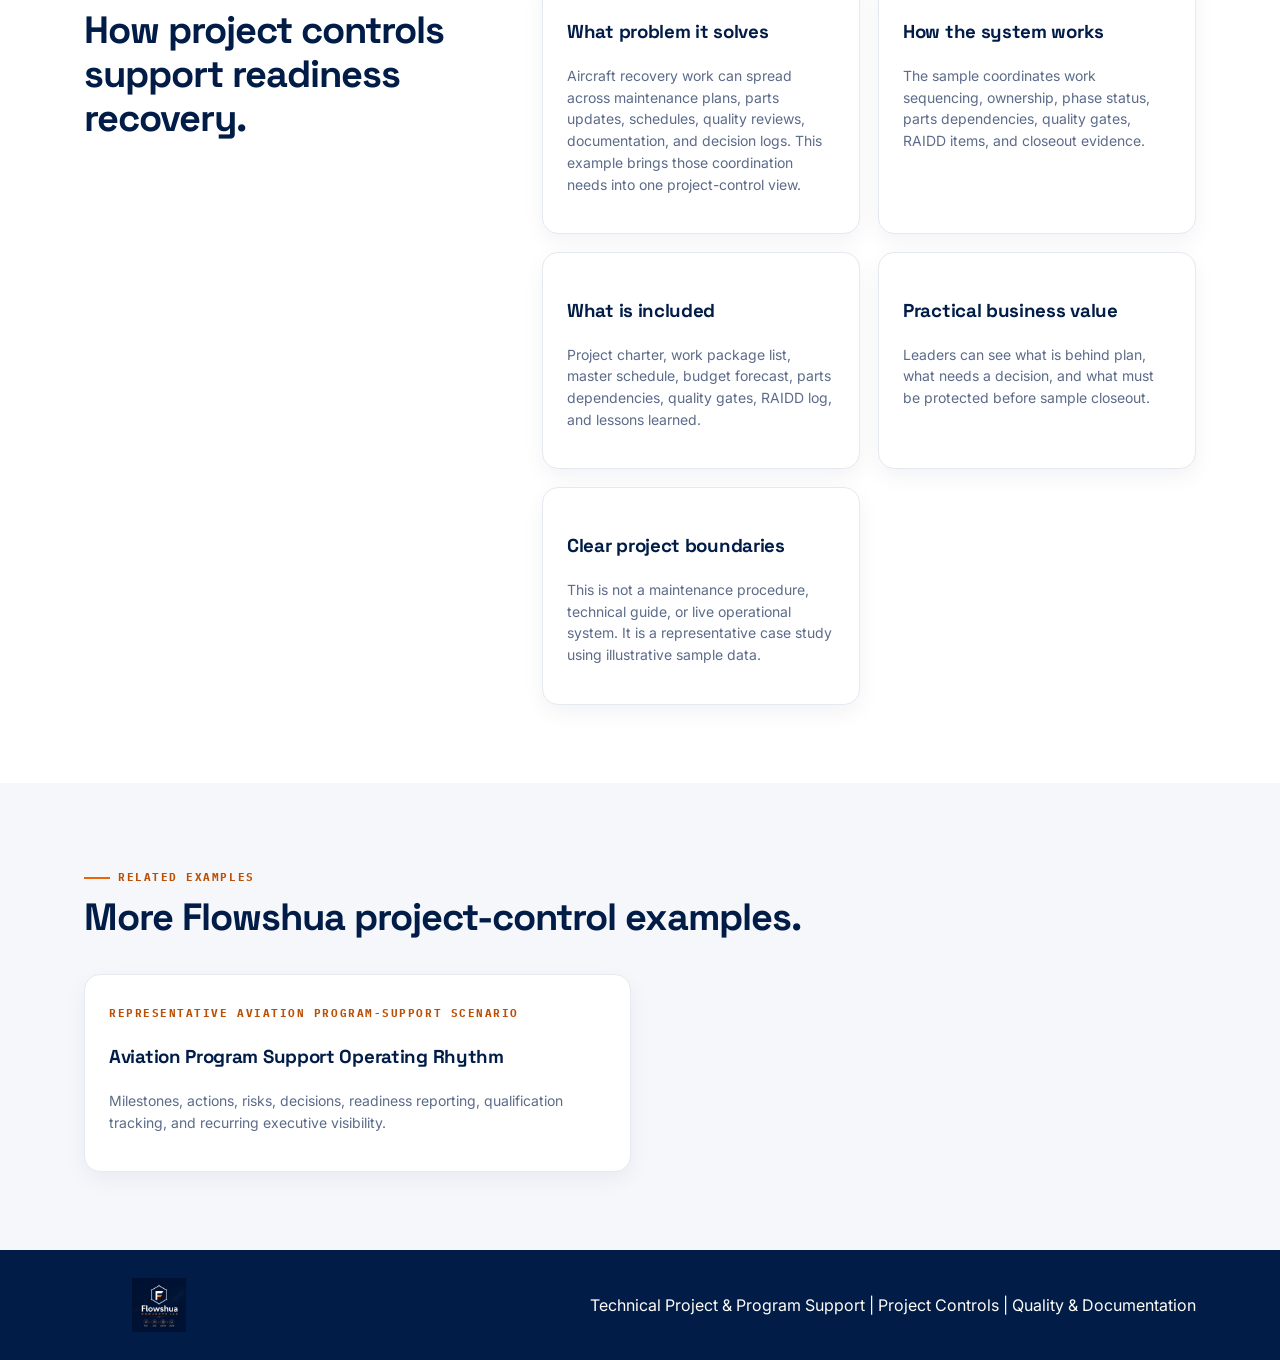
==== commit 51b79341: "Broaden Flowshua Technical Program Positioning" ====
--- a/aircraft-return-to-service/index.html
+++ b/aircraft-return-to-service/index.html
@@ -26,7 +26,7 @@
   "name": "Flowshua Projects LLC",
   "url": "https://flowshua.com/aircraft-return-to-service/",
   "logo": "https://flowshua.com/assets/optimized/flowshua-logo-320.webp",
-  "email": "joshua@flowshua.com",
+  "email": "shua@flowshua.com",
   "address": {
     "@type": "PostalAddress",
     "addressLocality": "Virginia Beach",
@@ -49,7 +49,7 @@
 <link rel="preconnect" href="https://fonts.gstatic.com" crossorigin>
 <link href="https://fonts.googleapis.com/css2?family=Space+Grotesk:wght@500;600;700&family=Inter:wght@400;500;600;700&family=IBM+Plex+Mono:wght@500;600&display=swap" rel="stylesheet">
 <link rel="stylesheet" href="../assets/site.css">
-<style>body{background:var(--ivory)}.metrics{display:grid;grid-template-columns:repeat(3,1fr);gap:14px}.metric{border-top:4px solid var(--orange);min-height:126px}.metric b{display:block;font-size:32px;margin-top:6px}.sample-note{margin:18px 0 0;padding:16px 18px;border-left:5px solid var(--orange);background:#fff7ed;border-radius:0 14px 14px 0}.control{display:grid;grid-template-columns:260px minmax(0,1fr);gap:18px;align-items:stretch}.tab-list,.phase-list,.filter-list{display:grid;gap:8px}.tab-list{align-content:start;background:var(--charcoal);border-radius:20px;padding:18px}.tab-list button{background:transparent;color:#efe6db;border-color:rgba(255,253,248,.2);text-align:left;padding:13px 14px}.tab-list button[aria-pressed=true]{background:var(--mocha);border-color:rgba(255,253,248,.35)}#control-panel{border-top:6px solid var(--orange);min-height:100%;overflow:auto}.data-table{width:100%;border-collapse:collapse;margin-top:16px;font-size:.94rem}.data-table th,.data-table td{padding:11px 10px;border-bottom:1px solid rgba(16,42,67,.14);text-align:left;vertical-align:top}.data-table th{color:var(--charcoal);background:#f2eee7}.data-table caption{text-align:left;font-weight:700;margin-bottom:8px}.phase-list{grid-template-columns:repeat(3,1fr)}.phase-list button{text-align:left;min-height:70px}.budget-layout,.quality-layout{display:grid;grid-template-columns:1.1fr .9fr;gap:18px}.budget-bars{display:grid;gap:14px}.budget-row{display:grid;grid-template-columns:minmax(150px,1fr) 2fr;gap:12px;align-items:center}.bar-track{height:18px;border-radius:999px;background:#e5e7eb;overflow:hidden}.bar-plan,.bar-forecast{display:block;height:100%;border-radius:999px}.bar-plan{background:var(--charcoal)}.bar-forecast{background:var(--orange);margin-top:-18px;opacity:.72}.gate-list,.lesson-list{display:grid;gap:12px}.gate,.lesson{padding:15px;border:1px solid rgba(16,42,67,.14);border-radius:14px;background:#fff}.gate-head{display:flex;align-items:flex-start;justify-content:space-between;gap:12px}@media(max-width:900px){.control,.budget-layout,.quality-layout{grid-template-columns:1fr}.metrics,.phase-list{grid-template-columns:repeat(2,1fr)}}@media(max-width:650px){.data-table thead{position:absolute;width:1px;height:1px;overflow:hidden;clip:rect(0 0 0 0)}.data-table,.data-table tbody,.data-table tr,.data-table td{display:block;width:100%}.data-table tr{padding:10px 0;border-bottom:2px solid rgba(16,42,67,.18)}.data-table td{border:0;padding:5px 0}.data-table td::before{content:attr(data-label);display:block;font-size:.78rem;font-weight:700;color:var(--charcoal);text-transform:uppercase;letter-spacing:.04em}.budget-row{grid-template-columns:1fr}.budget-row .bar-track{margin-bottom:4px}}@media(max-width:560px){.metrics,.phase-list{grid-template-columns:1fr}}.raidd-app{display:grid;grid-template-columns:320px minmax(0,1fr);width:100%;min-height:640px;background:var(--paper);border-top:1px solid var(--taupe);border-bottom:1px solid var(--taupe)}.raidd-side{background:var(--charcoal);color:#fffaf4;padding:28px 24px;display:flex;flex-direction:column;gap:10px}.raidd-side strong{margin-bottom:8px;color:#fff}.raidd-side button{width:100%;background:transparent;color:#efe6db;border:1px solid rgba(230,221,210,.2);border-radius:12px;padding:14px 15px;text-align:left;font-size:14px;font-weight:850;cursor:pointer}.raidd-side button:hover,.raidd-side button[aria-pressed=true]{background:var(--mocha);border-color:rgba(255,253,248,.5);box-shadow:inset 5px 0 0 var(--orange)}.raidd-workspace{min-width:0;padding:34px clamp(24px,3vw,58px) 44px}.raidd-workspace-head{max-width:900px}.raidd-summary{display:grid;grid-template-columns:repeat(4,minmax(0,1fr));gap:14px;margin:24px 0 18px}.raidd-metric{background:var(--paper);border:1px solid var(--taupe);border-top:4px solid var(--orange);border-radius:16px;padding:16px;min-height:112px}.raidd-metric span{display:block;color:var(--stone);font-size:13px}.raidd-metric strong{display:block;color:var(--charcoal);font-size:30px;line-height:1.1;margin-top:8px}.raidd-table-wrap{overflow-x:auto;background:var(--paper);border:1px solid var(--taupe);border-radius:18px}.raidd-table-wrap .data-table{margin:0;min-width:920px}.raidd-table-wrap .data-table caption{padding:16px 16px 0}.raidd-table-wrap .data-table th:first-child,.raidd-table-wrap .data-table td:first-child{padding-left:16px}.raidd-table-wrap .data-table th:last-child,.raidd-table-wrap .data-table td:last-child{padding-right:16px}@media(max-width:1100px){.raidd-app{grid-template-columns:250px minmax(0,1fr)}.raidd-summary{grid-template-columns:repeat(2,minmax(0,1fr))}}@media(max-width:900px){.raidd-app{grid-template-columns:1fr;min-height:0}.raidd-side{padding:20px;display:grid;grid-template-columns:repeat(3,minmax(0,1fr))}.raidd-side strong{grid-column:1/-1}.raidd-workspace{padding:26px 20px 36px}}@media(max-width:650px){.raidd-table-wrap{overflow:visible;border:0;background:transparent}.raidd-table-wrap .data-table{min-width:0}.raidd-table-wrap .data-table caption{padding:0 0 10px}.raidd-table-wrap .data-table tr{background:var(--paper);border:1px solid var(--taupe);border-radius:16px;padding:14px;margin-bottom:12px}.raidd-table-wrap .data-table td,.raidd-table-wrap .data-table td:first-child,.raidd-table-wrap .data-table td:last-child{padding:5px 12px}}@media(max-width:560px){.raidd-side{grid-template-columns:1fr;padding:18px 16px}.raidd-side strong{grid-column:auto}.raidd-summary{grid-template-columns:repeat(2,minmax(0,1fr));gap:10px}.raidd-metric{min-height:100px;padding:14px}.raidd-metric strong{font-size:26px}.raidd-workspace{padding:24px 16px 32px}}.aircraft-app{display:grid;grid-template-columns:320px minmax(0,1fr);width:100%;background:var(--ivory);border-top:1px solid var(--taupe);border-bottom:1px solid var(--taupe)}.aircraft-side{background:var(--charcoal);color:#fffaf4;padding:28px 24px;display:flex;flex-direction:column;gap:10px}.aircraft-side strong{margin-bottom:8px;color:#fff}.aircraft-side button{width:100%;background:transparent;color:#efe6db;border:1px solid rgba(230,221,210,.2);border-radius:12px;padding:14px 15px;text-align:left;font-size:14px;font-weight:850;cursor:pointer}.aircraft-side button:hover,.aircraft-side button[aria-pressed=true]{background:var(--mocha);border-color:rgba(255,253,248,.5);box-shadow:inset 5px 0 0 var(--orange)}.aircraft-main{min-width:0;padding:34px clamp(24px,3vw,58px) 48px}.aircraft-app-head{max-width:940px;margin-bottom:24px}.aircraft-workspace{min-width:0}.workspace-section{margin-top:24px}.workspace-section-head{max-width:900px;margin-bottom:14px}.workspace-card{max-width:none}.app-table-wrap{overflow-x:auto;background:var(--paper);border:1px solid var(--taupe);border-radius:18px}.app-table-wrap .data-table{margin:0;min-width:980px}.app-table-wrap .data-table caption{padding:16px 16px 0}.app-table-wrap .data-table th,.app-table-wrap .data-table td{padding:9px 9px}.app-table-wrap .data-table th:first-child,.app-table-wrap .data-table td:first-child{padding-left:14px}.app-table-wrap .data-table th:last-child,.app-table-wrap .data-table td:last-child{padding-right:14px}.app-gate-list,.app-lesson-list{display:grid;grid-template-columns:repeat(2,minmax(0,1fr));gap:12px}.raidd-subnav{display:flex;flex-wrap:wrap;gap:8px;margin:0 0 18px}.raidd-subnav button{border:1px solid var(--taupe);background:var(--paper);border-radius:12px;padding:10px 13px;color:var(--mocha);font-weight:850;cursor:pointer}.raidd-subnav button[aria-pressed=true]{background:var(--charcoal);border-color:var(--charcoal);color:#fff}.aircraft-workspace .raidd-summary{margin-top:16px}@media(max-width:1100px){.aircraft-app{grid-template-columns:250px minmax(0,1fr)}.aircraft-main{padding:30px 24px 42px}.app-gate-list,.app-lesson-list{grid-template-columns:1fr}}@media(max-width:900px){.aircraft-app{grid-template-columns:1fr;min-height:0}.aircraft-side{padding:20px;display:grid;grid-template-columns:repeat(2,minmax(0,1fr))}.aircraft-side strong{grid-column:1/-1}.aircraft-main{padding:28px 20px 40px}.app-table-wrap{max-width:100%}}@media(max-width:650px){.app-table-wrap{overflow:visible;border:0;background:transparent}.app-table-wrap .data-table{min-width:0}.app-table-wrap .data-table caption{padding:0 0 10px}.app-table-wrap .data-table tr{background:var(--paper);border:1px solid var(--taupe);border-radius:16px;padding:12px;margin-bottom:10px}.app-table-wrap .data-table td,.app-table-wrap .data-table td:first-child,.app-table-wrap .data-table td:last-child{padding:4px 10px}.raidd-subnav{display:grid;grid-template-columns:repeat(2,minmax(0,1fr))}.raidd-subnav button{width:100%}}@media(max-width:560px){.aircraft-side{grid-template-columns:1fr;padding:18px 16px}.aircraft-side strong{grid-column:auto}.aircraft-main{padding:24px 16px 34px}.raidd-subnav{grid-template-columns:1fr}.app-gate-list,.app-lesson-list{gap:10px}}</style>
+<style>body{background:var(--ivory)}.metrics{display:grid;grid-template-columns:repeat(3,1fr);gap:14px}.metric{border-top:4px solid var(--orange);min-height:126px}.metric b{display:block;font-size:32px;margin-top:6px}.sample-note{margin:18px 0 0;padding:16px 18px;border-left:5px solid var(--orange);background:#fff7ed;border-radius:0 14px 14px 0}.control{display:grid;grid-template-columns:260px minmax(0,1fr);gap:18px;align-items:stretch}.tab-list,.phase-list,.filter-list{display:grid;gap:8px}.tab-list{align-content:start;background:var(--charcoal);border-radius:20px;padding:18px}.tab-list button{background:transparent;color:#efe6db;border-color:rgba(255,253,248,.2);text-align:left;padding:13px 14px}.tab-list button[aria-pressed=true]{background:var(--mocha);border-color:rgba(255,253,248,.35)}#control-panel{border-top:6px solid var(--orange);min-height:100%;overflow:auto}.data-table{width:100%;border-collapse:collapse;margin-top:16px;font-size:.94rem}.data-table th,.data-table td{padding:11px 10px;border-bottom:1px solid rgba(16,42,67,.14);text-align:left;vertical-align:top}.data-table th{color:var(--navy);background:#f2eee7}.data-table caption{text-align:left;font-weight:700;margin-bottom:8px}.phase-list{grid-template-columns:repeat(3,1fr)}.phase-list button{text-align:left;min-height:70px}.budget-layout,.quality-layout{display:grid;grid-template-columns:1.1fr .9fr;gap:18px}.budget-bars{display:grid;gap:14px}.budget-row{display:grid;grid-template-columns:minmax(150px,1fr) 2fr;gap:12px;align-items:center}.bar-track{height:18px;border-radius:999px;background:#e5e7eb;overflow:hidden}.bar-plan,.bar-forecast{display:block;height:100%;border-radius:999px}.bar-plan{background:var(--navy)}.bar-forecast{background:var(--orange);margin-top:-18px;opacity:.72}.gate-list,.lesson-list{display:grid;gap:12px}.gate,.lesson{padding:15px;border:1px solid rgba(16,42,67,.14);border-radius:14px;background:#fff}.gate-head{display:flex;align-items:flex-start;justify-content:space-between;gap:12px}@media(max-width:900px){.control,.budget-layout,.quality-layout{grid-template-columns:1fr}.metrics,.phase-list{grid-template-columns:repeat(2,1fr)}}@media(max-width:650px){.data-table thead{position:absolute;width:1px;height:1px;overflow:hidden;clip:rect(0 0 0 0)}.data-table,.data-table tbody,.data-table tr,.data-table td{display:block;width:100%}.data-table tr{padding:10px 0;border-bottom:2px solid rgba(16,42,67,.18)}.data-table td{border:0;padding:5px 0}.data-table td::before{content:attr(data-label);display:block;font-size:.78rem;font-weight:700;color:var(--navy);text-transform:uppercase;letter-spacing:.04em}.budget-row{grid-template-columns:1fr}.budget-row .bar-track{margin-bottom:4px}}@media(max-width:560px){.metrics,.phase-list{grid-template-columns:1fr}}.raidd-app{display:grid;grid-template-columns:320px minmax(0,1fr);width:100%;min-height:640px;background:var(--paper);border-top:1px solid var(--taupe);border-bottom:1px solid var(--taupe)}.raidd-side{background:var(--charcoal);color:#fffaf4;padding:28px 24px;display:flex;flex-direction:column;gap:10px}.raidd-side strong{margin-bottom:8px;color:#fff}.raidd-side button{width:100%;background:transparent;color:#efe6db;border:1px solid rgba(230,221,210,.2);border-radius:12px;padding:14px 15px;text-align:left;font-size:14px;font-weight:850;cursor:pointer}.raidd-side button:hover,.raidd-side button[aria-pressed=true]{background:var(--mocha);border-color:rgba(255,253,248,.5);box-shadow:inset 5px 0 0 var(--orange)}.raidd-workspace{min-width:0;padding:34px clamp(24px,3vw,58px) 44px}.raidd-workspace-head{max-width:900px}.raidd-summary{display:grid;grid-template-columns:repeat(4,minmax(0,1fr));gap:14px;margin:24px 0 18px}.raidd-metric{background:var(--paper);border:1px solid var(--taupe);border-top:4px solid var(--orange);border-radius:16px;padding:16px;min-height:112px}.raidd-metric span{display:block;color:var(--stone);font-size:13px}.raidd-metric strong{display:block;color:var(--charcoal);font-size:30px;line-height:1.1;margin-top:8px}.raidd-table-wrap{overflow-x:auto;background:var(--paper);border:1px solid var(--taupe);border-radius:18px}.raidd-table-wrap .data-table{margin:0;min-width:920px}.raidd-table-wrap .data-table caption{padding:16px 16px 0}.raidd-table-wrap .data-table th:first-child,.raidd-table-wrap .data-table td:first-child{padding-left:16px}.raidd-table-wrap .data-table th:last-child,.raidd-table-wrap .data-table td:last-child{padding-right:16px}@media(max-width:1100px){.raidd-app{grid-template-columns:250px minmax(0,1fr)}.raidd-summary{grid-template-columns:repeat(2,minmax(0,1fr))}}@media(max-width:900px){.raidd-app{grid-template-columns:1fr;min-height:0}.raidd-side{padding:20px;display:grid;grid-template-columns:repeat(3,minmax(0,1fr))}.raidd-side strong{grid-column:1/-1}.raidd-workspace{padding:26px 20px 36px}}@media(max-width:650px){.raidd-table-wrap{overflow:visible;border:0;background:transparent}.raidd-table-wrap .data-table{min-width:0}.raidd-table-wrap .data-table caption{padding:0 0 10px}.raidd-table-wrap .data-table tr{background:var(--paper);border:1px solid var(--taupe);border-radius:16px;padding:14px;margin-bottom:12px}.raidd-table-wrap .data-table td,.raidd-table-wrap .data-table td:first-child,.raidd-table-wrap .data-table td:last-child{padding:5px 12px}}@media(max-width:560px){.raidd-side{grid-template-columns:1fr;padding:18px 16px}.raidd-side strong{grid-column:auto}.raidd-summary{grid-template-columns:repeat(2,minmax(0,1fr));gap:10px}.raidd-metric{min-height:100px;padding:14px}.raidd-metric strong{font-size:26px}.raidd-workspace{padding:24px 16px 32px}}.aircraft-app{display:grid;grid-template-columns:320px minmax(0,1fr);width:100%;background:var(--ivory);border-top:1px solid var(--taupe);border-bottom:1px solid var(--taupe)}.aircraft-side{background:var(--charcoal);color:#fffaf4;padding:28px 24px;display:flex;flex-direction:column;gap:10px}.aircraft-side strong{margin-bottom:8px;color:#fff}.aircraft-side button{width:100%;background:transparent;color:#efe6db;border:1px solid rgba(230,221,210,.2);border-radius:12px;padding:14px 15px;text-align:left;font-size:14px;font-weight:850;cursor:pointer}.aircraft-side button:hover,.aircraft-side button[aria-pressed=true]{background:var(--mocha);border-color:rgba(255,253,248,.5);box-shadow:inset 5px 0 0 var(--orange)}.aircraft-main{min-width:0;padding:34px clamp(24px,3vw,58px) 48px}.aircraft-app-head{max-width:940px;margin-bottom:24px}.aircraft-workspace{min-width:0}.workspace-section{margin-top:24px}.workspace-section-head{max-width:900px;margin-bottom:14px}.workspace-card{max-width:none}.app-table-wrap{overflow-x:auto;background:var(--paper);border:1px solid var(--taupe);border-radius:18px}.app-table-wrap .data-table{margin:0;min-width:980px}.app-table-wrap .data-table caption{padding:16px 16px 0}.app-table-wrap .data-table th,.app-table-wrap .data-table td{padding:9px 9px}.app-table-wrap .data-table th:first-child,.app-table-wrap .data-table td:first-child{padding-left:14px}.app-table-wrap .data-table th:last-child,.app-table-wrap .data-table td:last-child{padding-right:14px}.app-gate-list,.app-lesson-list{display:grid;grid-template-columns:repeat(2,minmax(0,1fr));gap:12px}.raidd-subnav{display:flex;flex-wrap:wrap;gap:8px;margin:0 0 18px}.raidd-subnav button{border:1px solid var(--taupe);background:var(--paper);border-radius:12px;padding:10px 13px;color:var(--mocha);font-weight:850;cursor:pointer}.raidd-subnav button[aria-pressed=true]{background:var(--charcoal);border-color:var(--charcoal);color:#fff}.aircraft-workspace .raidd-summary{margin-top:16px}@media(max-width:1100px){.aircraft-app{grid-template-columns:250px minmax(0,1fr)}.aircraft-main{padding:30px 24px 42px}.app-gate-list,.app-lesson-list{grid-template-columns:1fr}}@media(max-width:900px){.aircraft-app{grid-template-columns:1fr;min-height:0}.aircraft-side{padding:20px;display:grid;grid-template-columns:repeat(2,minmax(0,1fr))}.aircraft-side strong{grid-column:1/-1}.aircraft-main{padding:28px 20px 40px}.app-table-wrap{max-width:100%}}@media(max-width:650px){.app-table-wrap{overflow:visible;border:0;background:transparent}.app-table-wrap .data-table{min-width:0}.app-table-wrap .data-table caption{padding:0 0 10px}.app-table-wrap .data-table tr{background:var(--paper);border:1px solid var(--taupe);border-radius:16px;padding:12px;margin-bottom:10px}.app-table-wrap .data-table td,.app-table-wrap .data-table td:first-child,.app-table-wrap .data-table td:last-child{padding:4px 10px}.raidd-subnav{display:grid;grid-template-columns:repeat(2,minmax(0,1fr))}.raidd-subnav button{width:100%}}@media(max-width:560px){.aircraft-side{grid-template-columns:1fr;padding:18px 16px}.aircraft-side strong{grid-column:auto}.aircraft-main{padding:24px 16px 34px}.raidd-subnav{grid-template-columns:1fr}.app-gate-list,.app-lesson-list{gap:10px}}</style>
 </head>
 <body>
 <a class="skip-link" href="#main-content">Skip to main content</a>
@@ -144,8 +144,8 @@
 </main>
 <footer class="site-footer">
 <div class="wrap foot">
-<img class="footer-logo" src="../assets/optimized/flowshua-logo-dark-320.webp" alt="Flowshua Projects technical project management and aviation program support company logo" width="150" height="54" loading="lazy" decoding="async">
-<span>Technical Project Management | Aviation Program Support | Project Controls</span>
+<img class="footer-logo" src="../assets/optimized/flowshua-logo-dark-320.webp" alt="Flowshua Projects technical project and program support company logo" width="150" height="54" loading="lazy" decoding="async">
+<span>Technical Project &amp; Program Support | Project Controls | Quality &amp; Documentation</span>
 </div>
 </footer>
 <script src="../assets/site.js">
